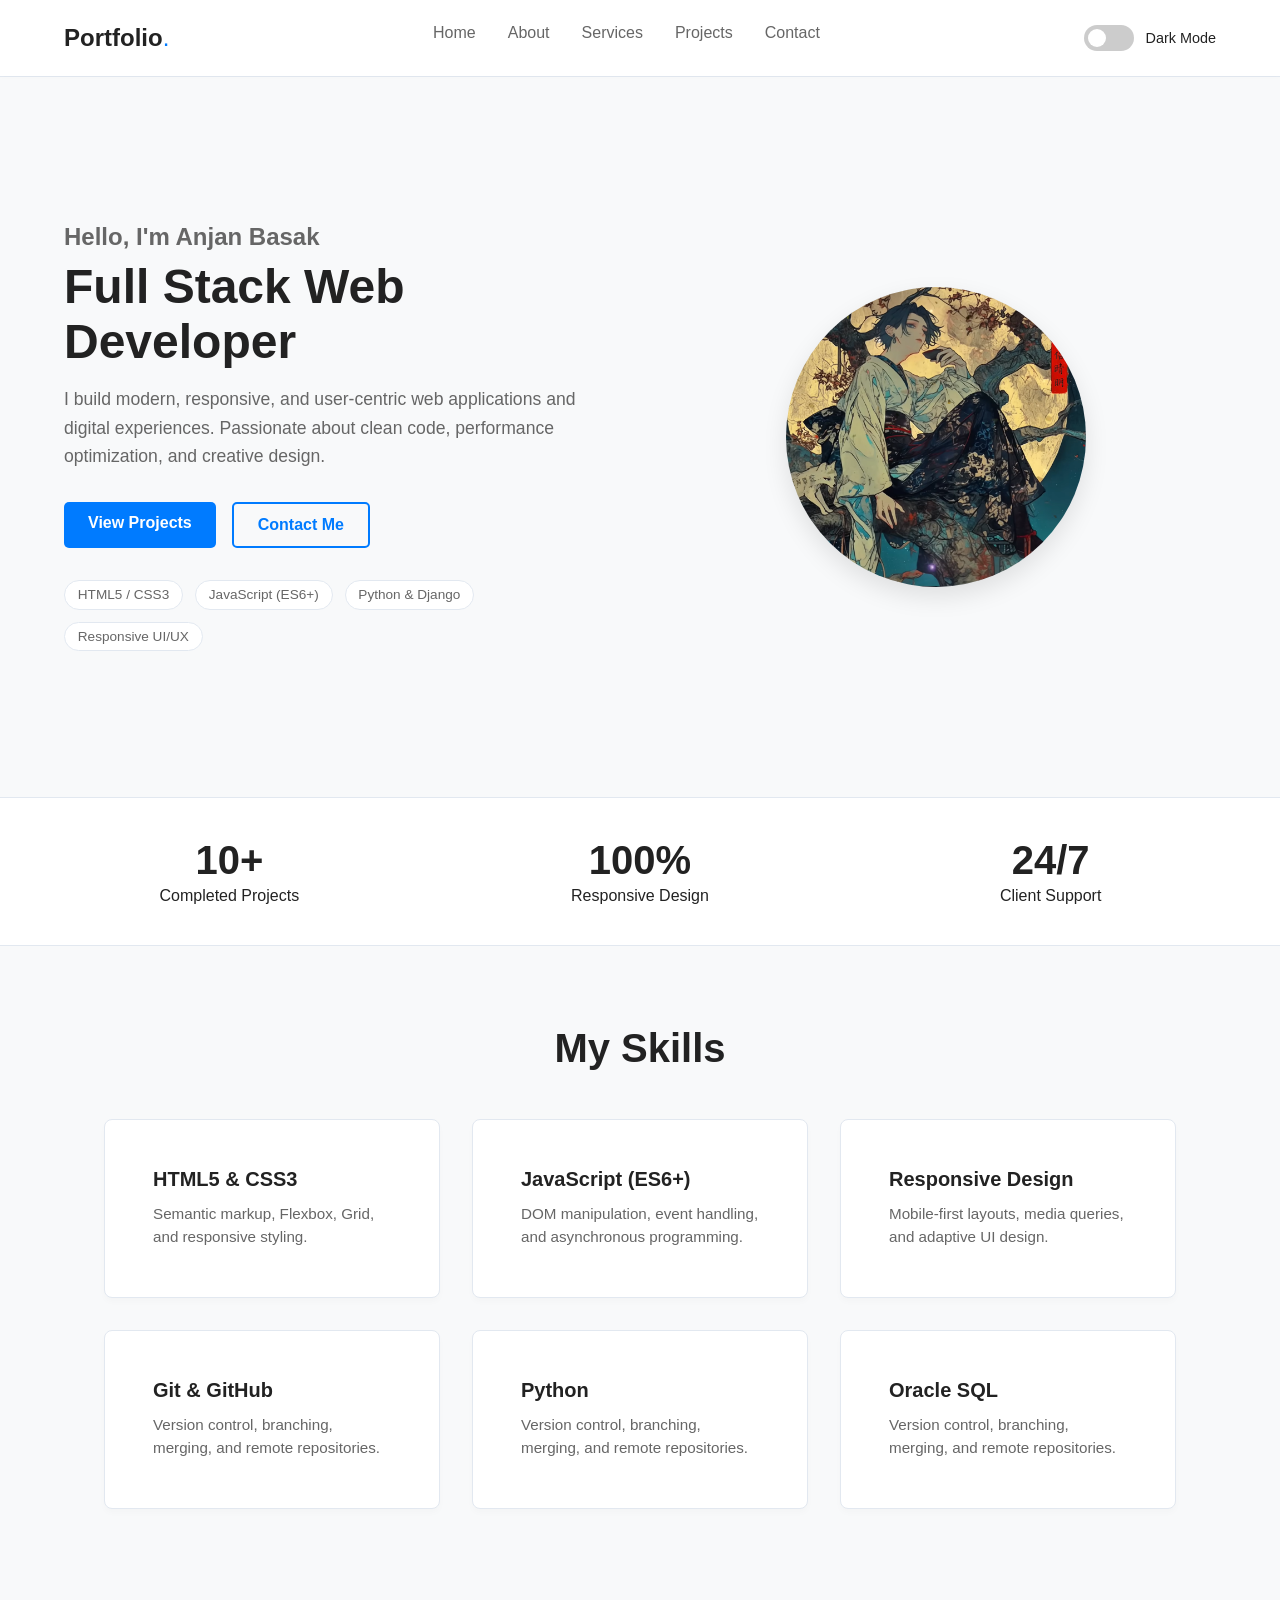
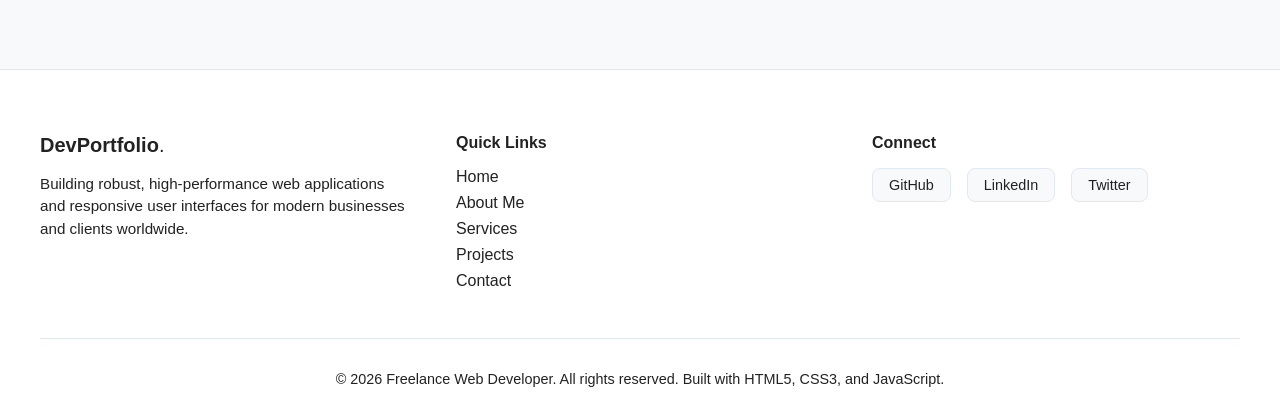
==== index.html @ 80eb1678 "hover effacts on hero span tags" ====
<!doctype html>
<html lang="en">
  <head>
    <meta charset="UTF-8" />
    <meta name="viewport" content="width=device-width, initial-scale=1.0" />
    <title>Portfolio Website</title>
    <link rel="stylesheet" href="assets/css/style.css">
    <link rel="stylesheet" href="assets/css/responsive.css">
    <link rel="stylesheet" href="assets/css/animation.css">
  </head>
  <body>
    <header>
      <nav class="navbar">
        <div class="logo">
          <a href="index.html">Portfolio<span>.</span></a>
        </div>
        <ul class="nav-links" id="navLinks">
          <li><a href="index.html" class="active">Home</a></li>
          <li><a href="pages/about.html">About</a></li>
          <li><a href="pages/services.html">Services</a></li>
          <li><a href="pages/projects.html">Projects</a></li>
          <li><a href="pages/contact.html">Contact</a></li>
        </ul>
        <div class="theme-container"></div>
        <!-- Hamburger Button for Mobile -->
        <button class="hamburger" id="hamburger" aria-label="Toggle Navigation">
          <img src="assets/icons/menu.png" alt="Menu" class="icon-menu" id="menu-icon"/>
          <img src="assets/icons/close.png" alt="Close" class="icon-close" id="close-icon"/>
        </button>
      </nav>
    </header>
    <main>
      <section class="hero-section">
        <div class="hero-content">
          <h3>Hello, I'm Anjan Basak</h3>
          <h1>Full Stack Web Developer</h1>
          <p>
            I build modern, responsive, and user-centric web applications and
            digital experiences. Passionate about clean code, performance
            optimization, and creative design.
          </p>
          <div class="hero-buttons">
            <a href="pages/projects.html" class="btn primary-btn"
              >View Projects</a
            >
            <a href="pages/contact.html" class="btn secondary-btn"
              >Contact Me</a
            >
          </div>
          <div
            class="tech-stack-badges">
            <span>HTML5 / CSS3</span>
            <span>JavaScript (ES6+)</span>
            <span>Python & Django</span>
            <span>Responsive UI/UX</span>
          </div>
        </div>
        <div class="hero-image">
          <div class="img-placeholder">
            <img
              src="assets/images/profile.png"
              alt="Developer Profile Picture"
              onerror="
                this.style.display = 'none';
                this.parentElement.innerText = 'my photo';
              "
            />
          </div>
        </div>
      </section>
      <section
        class="stats-section"
        style="
          border-top: 1px solid var(--border-color);
          border-bottom: 1px solid var(--border-color);
          background: var(--card-bg);
          padding: 2.5rem 2rem;
        "
      >
        <div
          style="
            max-width: 1200px;
            margin: 0 auto;
            display: grid;
            grid-template-columns: repeat(auto-fit, minmax(200px, 1fr));
            gap: 2rem;
            text-align: center;
          "
        >
          <div>
            <h2
              style="
                font-size: 2.5rem;
                font-weight: 800;
                color: var(--primary-color);
              "
            >
              10+
            </h2>
            <p
              style="
                color: var(--text-muted);
                font-weight: 500;
                margin-top: 0.25rem;
              "
            >
              Completed Projects
            </p>
          </div>
          <div>
            <h2
              style="
                font-size: 2.5rem;
                font-weight: 800;
                color: var(--primary-color);
              "
            >
              100%
            </h2>
            <p
              style="
                color: var(--text-muted);
                font-weight: 500;
                margin-top: 0.25rem;
              "
            >
              Responsive Design
            </p>
          </div>
          <div>
            <h2
              style="
                font-size: 2.5rem;
                font-weight: 800;
                color: var(--primary-color);
              "
            >
              24/7
            </h2>
            <p
              style="
                color: var(--text-muted);
                font-weight: 500;
                margin-top: 0.25rem;
              "
            >
              Client Support
            </p>
          </div>
        </div>
      </section>
      <section class="skills-section">
        <h2>My Skills</h2>
        <div class="skills-grid">
          <div class="skill-card">
            <h3>HTML5 & CSS3</h3>
            <p>Semantic markup, Flexbox, Grid, and responsive styling.</p>
          </div>
          <div class="skill-card">
            <h3>JavaScript (ES6+)</h3>
            <p>
              DOM manipulation, event handling, and asynchronous programming.
            </p>
          </div>
          <div class="skill-card">
            <h3>Responsive Design</h3>
            <p>Mobile-first layouts, media queries, and adaptive UI design.</p>
          </div>
          <div class="skill-card">
            <h3>Git & GitHub</h3>
            <p>Version control, branching, merging, and remote repositories.</p>
          </div>
          <div class="skill-card">
            <h3>Python</h3>
            <p>Version control, branching, merging, and remote repositories.</p>
          </div>
          <div class="skill-card">
            <h3>Oracle SQL</h3>
            <p>Version control, branching, merging, and remote repositories.</p>
          </div>
        </div>
      </section>
    </main>
    <footer class="site-footer">
      <div class="footer-container">
        <!-- Brand Info -->
        <div class="footer-brand">
          <h3>DevPortfolio<span>.</span></h3>
          <p>
            Building robust, high-performance web applications and responsive
            user interfaces for modern businesses and clients worldwide.
          </p>
        </div>
        <!-- Quick Links -->
        <div class="footer-links">
          <h4>Quick Links</h4>
          <ul>
            <li><a href="index.html">Home</a></li>
            <li><a href="pages/about.html">About Me</a></li>
            <li><a href="pages/services.html">Services</a></li>
            <li><a href="pages/projects.html">Projects</a></li>
            <li><a href="pages/contact.html">Contact</a></li>
          </ul>
        </div>
        <!-- Social Connect -->
        <div class="footer-social">
          <h4>Connect</h4>
          <div class="social-buttons">
            <a
              href="https://github.com"
              target="_blank"
              rel="noopener"
              class="social-btn"
              >GitHub</a
            >
            <a
              href="https://linkedin.com"
              target="_blank"
              rel="noopener"
              class="social-btn"
              >LinkedIn</a
            >
            <a
              href="https://twitter.com"
              target="_blank"
              rel="noopener"
              class="social-btn"
              >Twitter</a
            >
          </div>
        </div>
      </div>
      <div class="footer-bottom">
        <p>
          &copy; 2026 Freelance Web Developer. All rights reserved. Built with
          HTML5, CSS3, and JavaScript.
        </p>
      </div>
    </footer>
    <script src="assets/js/script.js"></script>
    <script src="../assets/js/validation.js"></script>
    <script src="assets/js/navigation.js"></script>
  </body>
</html>
---- assets/css/style.css ----
* {
  margin: 0;
  padding: 0;
  box-sizing: border-box;
}

/* Color Variables */
:root {
  --bg-color: #f8f9fa;
  --text-color: #222;
  --nav-bg: #ffffff;
  --card-bg: #ffffff;
  --secondary-text: #666;
  --border-color: #e2e8f0;
}

[data-theme="dark"] {
  --bg-color: #121212;
  --text-color: #f8f9fa;
  --nav-bg: #1e1e1e;
  --card-bg: #1e1e1e;
  --secondary-text: #a0aec0;
  --border-color: #2d3748;
}
[data-theme="dark"] .hamburger img {
  filter: brightness(0) invert(1);
}
body {
  font-family: Arial, sans-serif;
  background-color: var(--bg-color);
  color: var(--text-color);
  transition:
    background-color 0.3s ease,
    color 0.3s ease;
}
/* --- Sticky Footer Layout --- */
html,
body {
  height: 100%;
}

body {
  display: flex;
  flex-direction: column;
}

main {
  flex: 1;
}
/* --- Sticky Navigation Bar --- */
header {
  position: sticky;
  top: 0;
  z-index: 1000;
  background-color: var(--nav-bg);
  backdrop-filter: blur(10px);
  -webkit-backdrop-filter: blur(10px);
  border-bottom: 1px solid var(--border-color);
}
/* Navbar Styling */
.navbar {
  display: flex;
  justify-content: space-between;
  align-items: center;
  padding: 1.2rem 5%;
  background-color: var(--nav-bg);
  box-shadow: 0 2px 5px rgba(0, 0, 0, 0.01);
  position: sticky;
  top: 0;
  z-index: 1000;
}

.logo a {
  font-size: 1.5rem;
  font-weight: bold;
  text-decoration: none;
  color: var(--text-color);
}

.logo span {
  color: #007bff;
}

.nav-links {
  display: flex;
  list-style: none;
  gap: 2rem;
  padding-top: 20px;
}

li a {
  text-decoration: none;
  color: var(--secondary-text);
  font-weight: 500;
  position: relative;
}

li a::before {
  position: absolute;
  content: "";
  width: 0;
  left: 0;
  height: 5px;
  top: 25px;
  border-radius: 1rem;
  transition: 0.3s ease-in-out;
  background: linear-gradient(to right, rgb(0, 157, 255), rgb(255, 0, 255));
}

li a:hover::before {
  width: 100%;
}
/* Hamburger Menu (Hidden by default on desktop) */
.hamburger {
  display: none;
  cursor: pointer;
  flex-direction: column;
  gap: 5px;
}
.icon-menu {
  padding: 0.1rem;
}

/* Dark Mode Toggle Button Styling */
/* --- Toggle Switch Styles --- */
.theme-switch-wrapper {
  display: flex;
  align-items: center;
  gap: 0.75rem;
}

.theme-switch {
  position: relative;
  display: inline-block;
  width: 50px;
  height: 26px;
}

.theme-switch input {
  opacity: 0;
  width: 0;
  height: 0;
}

.slider {
  position: absolute;
  cursor: pointer;
  top: 0;
  left: 0;
  right: 0;
  bottom: 0;
  background-color: #ccc;
  transition: 0.4s;
  border-radius: 26px;
}

.slider:before {
  position: absolute;
  content: "";
  height: 18px;
  width: 18px;
  left: 4px;
  bottom: 4px;
  background-color: white;
  transition: 0.4s;
  border-radius: 50%;
}

input:checked + .slider {
  background-color: #2c677c;
}

input:checked + .slider:before {
  transform: translateX(24px);
}

.theme-label {
  font-size: 0.9rem;
  color: var(--text-color);
  user-select: none;
}
/* Hero Section Styling */
.hero-section {
  display: flex;
  justify-content: space-between;
  align-items: center;
  padding: 5rem 5%;
  min-height: 80vh;
  background-color: var(--bg-color);
  gap: 2rem;
}

.hero-content {
  flex: 1;
}

.hero-content h3 {
  font-size: 1.5rem;
  color: var(--secondary-text);
  margin-bottom: 0.5rem;
}

.hero-content h1 {
  font-size: 3rem;
  color: var(--text-color);
  margin-bottom: 1rem;
  font-weight: 800;
}

.hero-content p {
  font-size: 1.1rem;
  color: var(--secondary-text);
  line-height: 1.6;
  margin-bottom: 2rem;
}

.hero-buttons {
  display: flex;
  gap: 1rem;
}

.btn {
  display: inline-block;
  padding: 0.75rem 1.5rem;
  font-size: 1rem;
  font-weight: 600;
  text-decoration: none;
  border-radius: 5px;
  transition:
    background-color 0.3s ease,
    transform 0.2s ease;
}

.primary-btn {
  background-color: #007bff;
  color: #fff;
}

.primary-btn:hover {
  background-color: #0056b3;
  transform: translateY(-2px);
}

.secondary-btn {
  background-color: transparent;
  color: #007bff;
  border: 2px solid #007bff;
}

.secondary-btn:hover {
  background-color: #007bff;
  color: #fff;
  transform: translateY(-2px);
}
.tech-stack-badges {
  display: flex;
  gap: 0.75rem;
  flex-wrap: wrap;
  margin-top: 2rem;
}
.tech-stack-badges span {
  background: var(--card-bg);
  border: 1px solid var(--border-color);
  padding: 0.4rem 0.8rem;
  border-radius: 20px;
  font-size: 0.85rem;
  font-weight: 500;
}
span{
   text-decoration: none;
  color: var(--secondary-text);
  font-weight: 500;
  position: relative;
}

span::before {
  position: absolute;
  content: "";
  width: 0;
  left: 0;
  height: 5px;
  top: 25px;
  border-radius: 1rem;
  transition: 0.3s ease-in-out;
  background: linear-gradient(to right, rgb(0, 157, 255), rgb(255, 0, 255));
}

span:hover::before {
  width: 100%;
}
/*--- hero image ---*/
.hero-image {
  flex: 1;
  display: flex;
  justify-content: center;
  align-items: center;
}

.img-placeholder {
  width: 300px;
  height: 300px;
  background-color: var(--border-color);
  border-radius: 50%;
  display: flex;
  justify-content: center;
  align-items: center;
  color: #718096;
  font-weight: bold;
  overflow: hidden;
  box-shadow: 0 10px 25px rgba(0, 0, 0, 0.1);
}

.img-placeholder img {
  width: 100%;
  height: 100%;
  object-fit: cover;
}
/* Skills Section Styling */

.skills-section {
  background-size: cover;
  background-position: center center;
  background-repeat: no-repeat;
  padding: 5rem 5%;
  max-width: 1200px;
  margin: 0 auto;
}

.skills-section h2 {
  text-align: center;
  font-size: 2.5rem;
  margin-bottom: 3rem;
  color: var(--text-color);
}

.skills-grid {
  display: grid;
  grid-template-columns: repeat(auto-fit, minmax(320px, 1fr));
  gap: 2rem;
}

.skill-card {
  background-color: var(--card-bg);
  padding: 3rem;
  border-radius: 8px;
  border: 1px solid var(--border-color);
  box-shadow: 0 4px 6px rgba(0, 0, 0, 0.02);
  transition:
    transform 0.3s ease,
    box-shadow 0.3s ease;
}

.skill-card h3 {
  font-size: 1.25rem;
  margin-bottom: 0.75rem;
  color: var(--text-color);
}

.skill-card p {
  font-size: 0.95rem;
  color: var(--secondary-text);
  line-height: 1.5;
}
/* --- About Page Styles --- */
.section-subtitle {
  text-align: center;
  color: var(--text-muted);
  margin-bottom: 3rem;
}

.about-grid {
  display: grid;
  grid-template-columns: repeat(auto-fit, minmax(280px, 1fr));
  gap: 2rem;
  align-items: center;
  margin: 0 1.5rem 4rem 1.5rem;
}
.section-title {
  margin: 2rem 2rem 2rem 1.5rem;
}

.about-text h3 {
  font-size: 1.75rem;
  margin-bottom: 1rem;
  margin-left: auto;
  color: var(--text-color);
}

.about-text p {
  color: var(--text-muted);
  line-height: 1.6;
  margin-bottom: 1rem;
  margin-left: auto;
}

.about-card {
  background: var(--card-bg);
  border: 1px solid var(--border-color);
  padding: 2rem;
  border-radius: 16px;
}

.card {
  background-color: var(--card-bg);
  border: 1px solid var(--border-color);
  border-radius: 16px;
  padding: 2rem;
  box-shadow:
    0 4px 6px -1px rgba(0, 0, 0, 0.05),
    0 2px 4px -1px rgba(0, 0, 0, 0.03);
  transition:
    transform 0.3s ease,
    box-shadow 0.3s ease,
    border-color 0.3s ease;
}

.card:hover {
  transform: translateY(-5px);
  border-color: var(--primary-color);
  box-shadow: 0 10px 15px -3px rgba(0, 0, 0, 0.1);
}
.about-card h4 {
  margin-bottom: 1.25rem;
  font-size: 1.2rem;
  color: var(--text-color);
}

.facts-list {
  list-style: none;
  display: flex;
  flex-direction: column;
  gap: 0.75rem;
  color: var(--text-muted);
}

.values-heading {
  text-align: center;
  font-size: 1.5rem;
  margin-bottom: 2rem;
  color: var(--text-color);
}

.values-grid {
  margin: 0 1.5rem 4rem 1.5rem;
}

.value-title {
  margin-bottom: 0.75rem;
  color: var(--primary-color);
}

.value-desc {
  color: var(--text-muted);
  font-size: 0.95rem;
} /*--- services page styles---*/
.services-body {
  background-image: url("https://images.unsplash.com/photo-1496156298940-6902fc34e55d?w=600&auto=format&fit=crop&q=60&ixlib=rb-4.1.0&ixid=M3wxMjA3fDB8MHxzZWFyY2h8MTd8fGRhcmslMjBuYXR1cmUlMjBiYWNrZ3JvdW5kfGVufDB8fDB8fHww");
  background-size: cover;
  background-position: center center;
  background-repeat: no-repeat;
  min-height: 100vh;
  background-attachment: fixed;
}
.button {
  font: size 15px;
  text-decoration: none;
  display: inline-block;
  margin-top: 1rem;
  align-self: flex-start;
  color: #fff;
  background: #2c677c;
  padding: 8px 12px;
  border-radius: 5px;
  letter-spacing: 1px;
}
.button:hover {
  background-color: #007bff;
  transition: 0.4s ease;
}
/*--- projects page styles---*/
.projects-body {
  background-image: url("https://plus.unsplash.com/premium_photo-1722686486500-9f54228769de?q=80&w=1160&auto=format&fit=crop&ixlib=rb-4.1.0&ixid=M3wxMjA3fDB8MHxwaG90by1wYWdlfHx8fGVufDB8fHx8fA%3D%3D");
  background-size: cover;
  background-position: center center;
  background-repeat: no-repeat;
  min-height: 100vh;
  background-attachment: fixed;
}
.projects-cards {
  opacity: 80%;
}

/*--- contact page styles---*/

/* --- Footer Styles --- */
.site-footer {
  background-color: var(--card-bg);
  border-top: 1px solid var(--border-color);
  padding: 4rem 2rem 2rem;
  margin-top: 5rem;
  color: var(--text-muted);
}

.footer-container {
  max-width: 1200px;
  margin: 0 auto;
  display: grid;
  grid-template-columns: repeat(3, 1fr);
  gap: 3rem;
  margin-bottom: 3rem;
}

.footer-brand h3 {
  color: var(--text-color);
  font-size: 1.25rem;
  margin-bottom: 1rem;
}

.footer-brand h3 span {
  color: var(--primary-color);
}

.footer-brand p {
  font-size: 0.95rem;
  line-height: 1.5;
}

.footer-links h4,
.footer-social h4 {
  color: var(--text-color);
  font-size: 1rem;
  margin-bottom: 1rem;
}

.footer-links ul {
  list-style: none;
  display: flex;
  flex-direction: column;
  gap: 0.5rem;
}

.footer-links a {
  color: var(--text-muted);
  text-decoration: none;
  transition: var(--transition);
}

.footer-links a:hover {
  color: var(--primary-color);
}

.social-buttons {
  display: flex;
  gap: 1rem;
}

.social-btn {
  background: var(--bg-color);
  border: 1px solid var(--border-color);
  padding: 0.5rem 1rem;
  border-radius: 8px;
  color: var(--text-color);
  text-decoration: none;
  font-size: 0.9rem;
  font-weight: 500;
  transition: var(--transition);
}

.social-btn:hover {
  border-color: var(--primary-color);
  color: var(--primary-color);
}

.footer-bottom {
  max-width: 1200px;
  margin: 0 auto;
  border-top: 1px solid var(--border-color);
  padding-top: 2rem;
  text-align: center;
  font-size: 0.9rem;
}
---- assets/css/responsive.css ----
/* Responsive Design Breakpoints */
@media (max-width: 768px) {
  .navbar {
    background-color: var(--nav-bg);
    position: relative;
  }
  .hamburger {
    display: flex;
  }
  .nav-links {
    position: absolute;
    top: 100%;
    left: 0;
    display: flex;
     opacity: 0;
    flex-direction: column;
    background-color: var(--nav-bg);
    width: 100%;
    text-align: center;
    align-items: center;
    padding: 0;
    gap: 0;
    z-index: 1000;
    max-height: 0;
    overflow: hidden;
    box-shadow: 0 4px 6px rgba(0, 0, 0, 0.1);
    transition: 0.3s ease-in-out;
  }

  .nav-links.active {
    max-height: 400px;
    padding: 1.5rem 0;
    opacity: 1;
    gap: 1.5rem;
  }
  .nav-links li {
    opacity: 0;
  }

  .nav-links.active li {
    opacity: 1;
  }
}
/* --- Dark mode buttom ---*/
@media (max-width: 768px) {
    .theme-container {
        margin-left: auto;
        margin-right: 15px;
    }
}

/*---for hero-section---*/
@media (max-width: 768px) {
  .hero-section {
    flex-direction: column-reverse;
    text-align: center;
    padding: 3rem 5%;
  }

  .hero-content h1 {
    font-size: 2.2rem;
  }

  .hero-buttons {
    justify-content: center;
  }

  .img-placeholder {
    width: 220px;
    height: 220px;
    margin-bottom: 1rem;
  }
}
/* --- Footer Responsive Styles --- */
@media (max-width: 768px) {
  .footer-container {
    grid-template-columns: 1fr;
    gap: 2rem;
    text-align: center;
  }

  .footer-links ul {
    align-items: center;
  }

  .social-buttons {
    justify-content: center;
  }
}
---- assets/css/animation.css ----
/* Hero Section Dynamic Animations */
@keyframes slideInLeft {
  from {
    opacity: 0;
    transform: translateX(-50px);
  }
  to {
    opacity: 1;
    transform: translateX(0);
  }
}

@keyframes slideInRight {
  from {
    opacity: 0;
    transform: translateX(50px);
  }
  to {
    opacity: 1;
    transform: translateX(0);
  }
}

@keyframes floatImage {
  0%,
  100% {
    transform: translateY(0);
  }
  50% {
    transform: translateY(-12px);
  }
}

@keyframes textGlow {
  0%,
  100% {
    text-shadow: 0 0 5px rgba(0, 123, 255, 0);
  }
  50% {
    text-shadow: 0 0 20px rgba(0, 123, 255, 0.4);
  }
}

/* Apply animations to Hero elements */
.hero-content {
  animation: slideInLeft 1s cubic-bezier(0.25, 1, 0.5, 1) forwards;
}

.hero-content h1 {
  animation: textGlow 4s ease-in-out infinite;
}

.hero-image {
  animation:
    slideInRight 1s cubic-bezier(0.25, 1, 0.5, 1) forwards,
    floatImage 4s ease-in-out infinite 1s;
}

/* Button pulse effect on hover */
.primary-btn {
  position: relative;
  overflow: hidden;
}

.primary-btn::after {
  content: "";
  position: absolute;
  top: 50%;
  left: 50%;
  width: 300%;
  height: 300%;
  background: rgba(255, 255, 255, 0.15);
  transform: translate(-50%, -50%) scale(0);
  border-radius: 50%;
  transition: transform 0.5s ease-out;
}

.primary-btn:hover::after {
  transform: translate(-50%, -50%) scale(1);
}

/* Enhanced Cool Animations & Interactions */
@keyframes fadeInUp {
  from {
    opacity: 0;
    transform: translateY(30px);
  }
  to {
    opacity: 1;
    transform: translateY(0);
  }
}

@keyframes floatCard {
  0%,
  100% {
    transform: translateY(0);
  }
  50% {
    transform: translateY(-5px);
  }
}

.skills-section {
  animation: fadeInUp 1s ease-out forwards;
}

.skill-card {
  position: relative;
  overflow: hidden;
  transition:
    transform 0.4s cubic-bezier(0.175, 0.885, 0.32, 1.275),
    box-shadow 0.4s ease,
    border-color 0.4s ease;
}

/* Glowing accent line at the top of each card on hover */
.skill-card::before {
  content: "";
  position: absolute;
  top: 0;
  left: 0;
  width: 100%;
  height: 4px;
  background: linear-gradient(90deg, #007bff, #00d2ff);
  transform: scaleX(0);
  transform-origin: left;
  transition: transform 0.4s ease;
}

.skill-card:hover::before {
  transform: scaleX(1);
}

.skill-card:hover {
  transform: translateY(-10px) scale(1.02);
  box-shadow: 0 20px 30px rgba(0, 123, 255, 0.15);
  border-color: #007bff;
}
/* --- Animation & Ambient Effects --- */
.hero-section {
  position: relative;
  overflow: hidden;
}

.hero-section::before {
  content: "";
  position: absolute;
  top: 10%;
  right: 10%;
  width: 450px;
  height: 450px;
  background: linear-gradient(
    135deg,
    rgba(37, 99, 235, 0.15),
    rgba(14, 165, 233, 0.15)
  );
  filter: blur(80px);
  border-radius: 50%;
  z-index: -1;
  pointer-events: none;
  animation: pulseGlow 6s ease-in-out infinite alternate;
}

@keyframes pulseGlow {
  0% {
    transform: scale(1);
    opacity: 0.8;
  }
  100% {
    transform: scale(1.15);
    opacity: 1;
  }
}


/* Hamburger icon animation */

.hamburger img {
    position: absolute;

    width: 28px;
    height: 28px;

    object-fit: contain;

    transition:
        opacity 0.3s ease,
        transform 0.4s ease;
}

.icon-menu {
    opacity: 1;
    transform: rotate(0deg) scale(1);
}

.icon-close {
    opacity: 0;
    transform: rotate(-90deg) scale(0.5);
}


/* Hamburger → X */

.hamburger.active .icon-menu {
    opacity: 0;
    transform: rotate(90deg) scale(0.5);
}

.hamburger.active .icon-close {
    opacity: 1;
    transform: rotate(0deg) scale(1);
}


/* Mobile navigation animation */

.nav-links {
    transition:
        max-height 0.5s ease,
        opacity 0.35s ease;
}


/* Navigation link animation */

.nav-links li {
    transform: translateY(-15px);

    transition:
        opacity 0.3s ease,
        transform 0.4s ease;
}

.nav-links.active li {
    transform: translateY(0);
}


/* Staggered links */

.nav-links.active li:nth-child(1) {
    transition-delay: 0.08s;
}

.nav-links.active li:nth-child(2) {
    transition-delay: 0.14s;
}

.nav-links.active li:nth-child(3) {
    transition-delay: 0.20s;
}

.nav-links.active li:nth-child(4) {
    transition-delay: 0.26s;
}

.nav-links.active li:nth-child(5) {
    transition-delay: 0.32s;
}




/* --- Footer Entrance Animation --- */
.site-footer {
  animation: fadeInUp 0.8s cubic-bezier(0.16, 1, 0.3, 1) forwards;
}

@keyframes fadeInUp {
  from {
    opacity: 0;
    transform: translateY(30px);
  }
  to {
    opacity: 1;
    transform: translateY(0);
  }
}
/* --- About Page Animations --- */
.about-grid {
  animation: fadeInUp 0.8s cubic-bezier(0.16, 1, 0.3, 1) forwards;
}

.values-grid .card {
  opacity: 0;
  animation: fadeInUp 0.8s cubic-bezier(0.16, 1, 0.3, 1) forwards;
}

.values-grid .card:nth-child(1) {
  animation-delay: 0.1s;
}

.values-grid .card:nth-child(2) {
  animation-delay: 0.2s;
}

.values-grid .card:nth-child(3) {
  animation-delay: 0.3s;
}

@keyframes fadeInUp {
  from {
    opacity: 0;
    transform: translateY(30px);
  }
  to {
    opacity: 1;
    transform: translateY(0);
  }
}
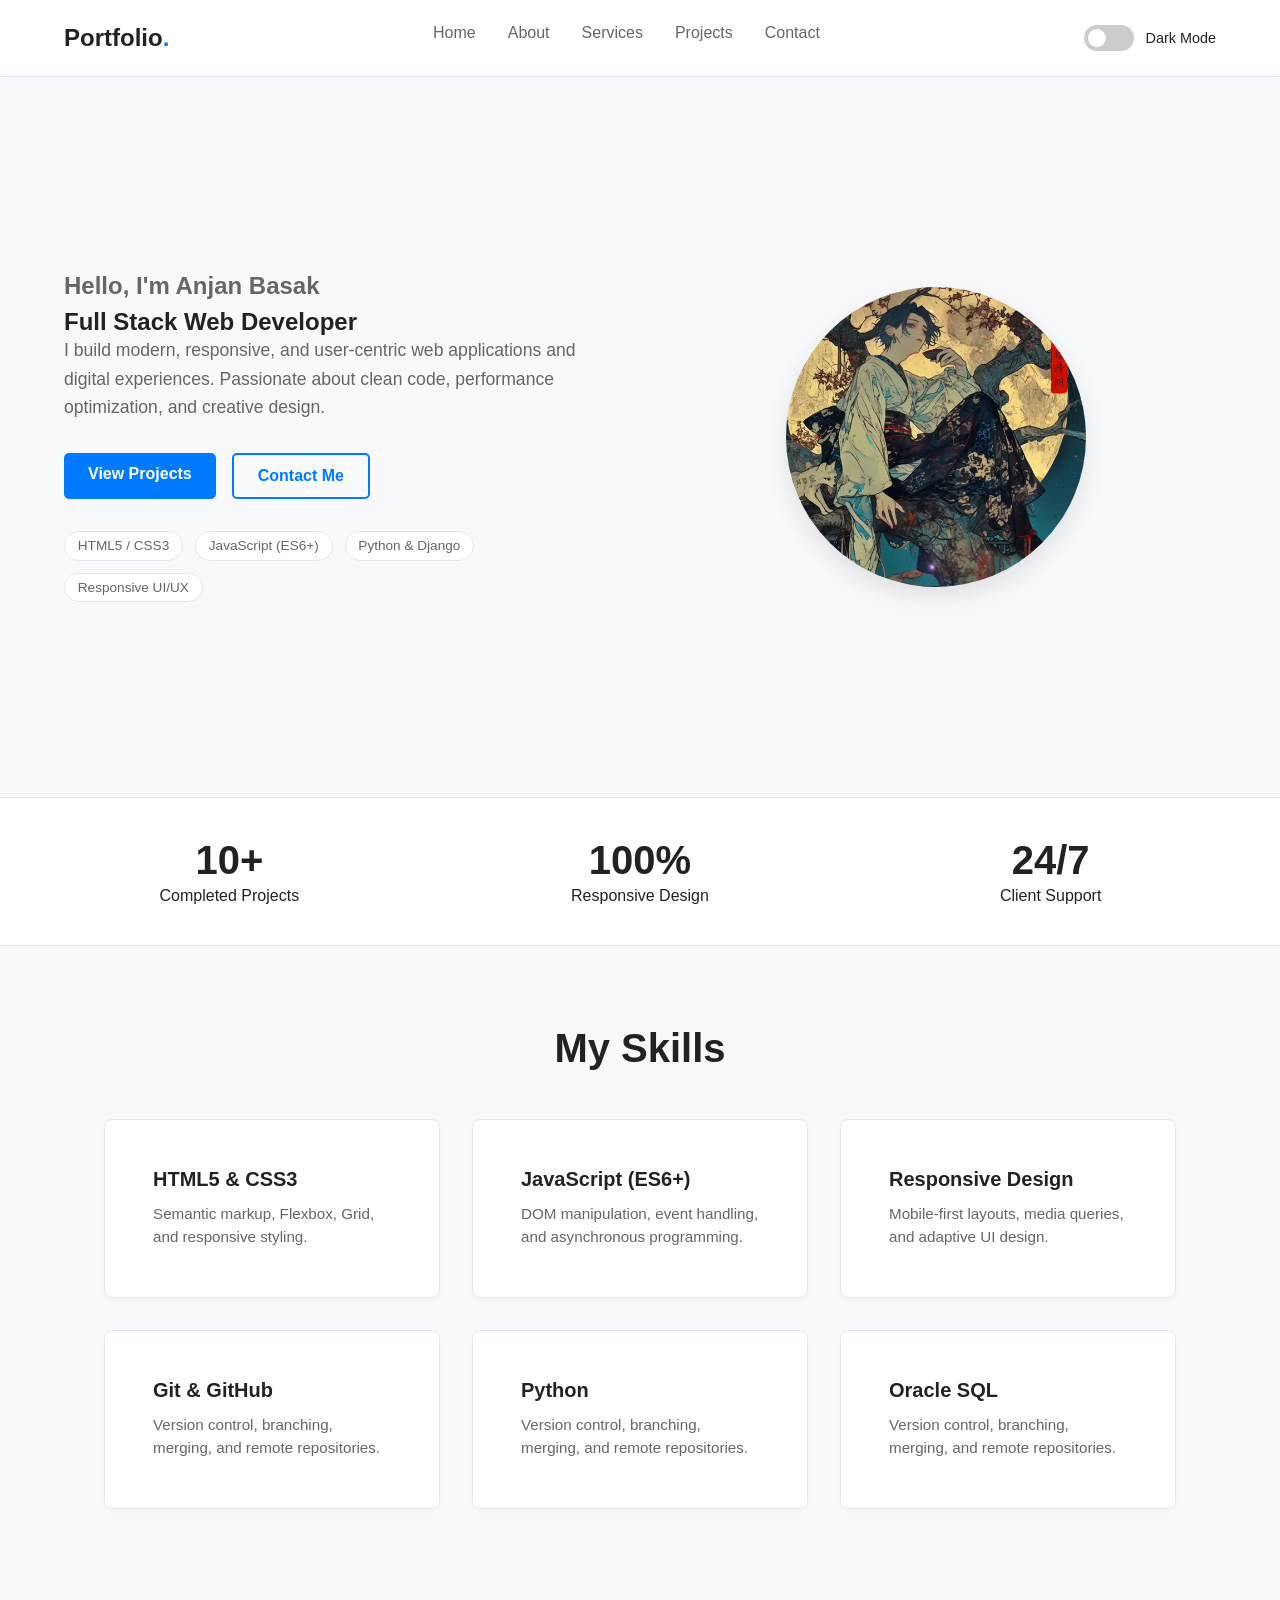
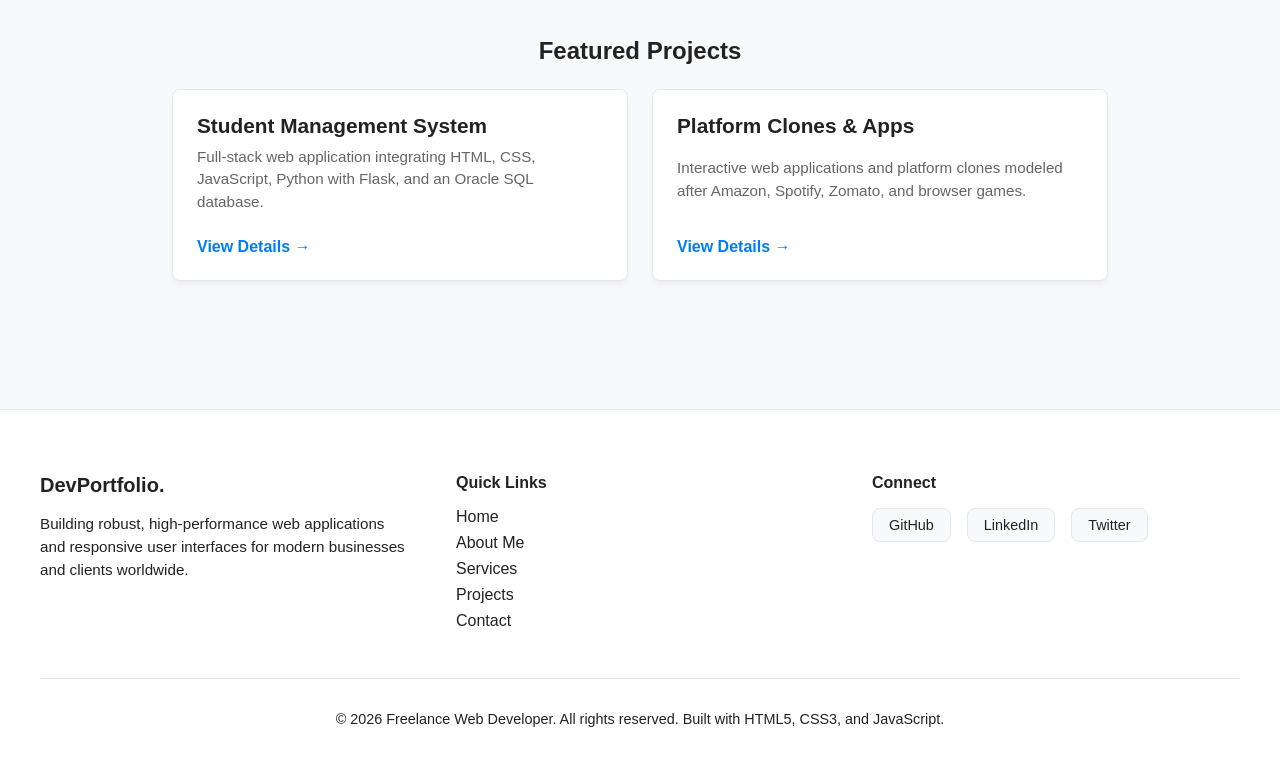
==== commit f33fdf56: "added Features section in hero section" ====
--- a/index.html
+++ b/index.html
@@ -32,9 +32,9 @@
     <main>
       <section class="hero-section">
         <div class="hero-content">
-          <h3>Hello, I'm Anjan Basak</h3>
-          <h1>Full Stack Web Developer</h1>
-          <p>
+          <h3 class="hero-greeting">Hello, I'm Anjan Basak</h3>
+          <h1 class="hero-title">Full Stack Web Developer</h1>
+          <p class="hero-description">
             I build modern, responsive, and user-centric web applications and
             digital experiences. Passionate about clean code, performance
             optimization, and creative design.
@@ -180,6 +180,22 @@
           </div>
         </div>
       </section>
+<!-- Featured Projects Preview -->
+<section class="featured-projects">
+    <h2>Featured Projects</h2>
+    <div class="project-grid">
+        <div class="project-card">
+            <h3>Student Management System</h3>
+            <p>Full-stack web application integrating HTML, CSS, JavaScript, Python with Flask, and an Oracle SQL database.</p>
+            <a href="projects.html" class="btn-text">View Details &rarr;</a>
+        </div>
+        <div class="project-card">
+            <h3>Platform Clones & Apps</h3>
+            <p>Interactive web applications and platform clones modeled after Amazon, Spotify, Zomato, and browser games.</p>
+            <a href="projects.html" class="btn-text">View Details &rarr;</a>
+        </div>
+    </div>
+</section>
     </main>
     <footer class="site-footer">
       <div class="footer-container">
--- a/assets/css/style.css
+++ b/assets/css/style.css
@@ -194,20 +194,20 @@
   flex: 1;
 }
 
-.hero-content h3 {
+.hero-greeting {
   font-size: 1.5rem;
   color: var(--secondary-text);
   margin-bottom: 0.5rem;
 }
 
-.hero-content h1 {
+.hero-tirle{
   font-size: 3rem;
   color: var(--text-color);
   margin-bottom: 1rem;
   font-weight: 800;
 }
 
-.hero-content p {
+.hero-description {
   font-size: 1.1rem;
   color: var(--secondary-text);
   line-height: 1.6;
@@ -219,6 +219,54 @@
   gap: 1rem;
 }
 
+/* Featured Projects Preview */
+.featured-projects {
+    padding: 3rem 2rem;
+    max-width: 1000px;
+    margin: 0 auto;
+    text-align: center;
+}
+
+.project-grid {
+    display: grid;
+    grid-template-columns: repeat(auto-fit, minmax(280px, 1fr));
+    gap: 1.5rem;
+    text-align: left;
+    margin-top: 1.5rem;
+}
+
+.project-card {
+    background: var(--card-bg, #f9f9f9);
+    padding: 1.5rem;
+    border-radius: 8px;
+    box-shadow: 0 4px 6px rgba(0, 0, 0, 0.05);
+    border: 1px solid var(--border-color, #eee);
+    display: flex;
+    flex-direction: column;
+    justify-content: space-between;
+}
+
+.project-card h3 {
+    margin-bottom: 0.5rem;
+    font-size: 1.3rem;
+}
+
+.project-card p {
+    color: #666;
+    font-size: 0.95rem;
+    margin-bottom: 1.5rem;
+    line-height: 1.5;
+}
+
+.btn-text {
+    color: #007bff;
+    text-decoration: none;
+    font-weight: 600;
+}
+
+.btn-text:hover {
+    text-decoration: underline;
+}
 .btn {
   display: inline-block;
   padding: 0.75rem 1.5rem;
@@ -266,14 +314,14 @@
   font-size: 0.85rem;
   font-weight: 500;
 }
-span{
+.tech-stack-badges span{
    text-decoration: none;
   color: var(--secondary-text);
   font-weight: 500;
   position: relative;
 }
 
-span::before {
+.tech-stack-badges span::before {
   position: absolute;
   content: "";
   width: 0;
@@ -285,7 +333,7 @@
   background: linear-gradient(to right, rgb(0, 157, 255), rgb(255, 0, 255));
 }
 
-span:hover::before {
+.tech-stack-badges span:hover::before {
   width: 100%;
 }
 /*--- hero image ---*/
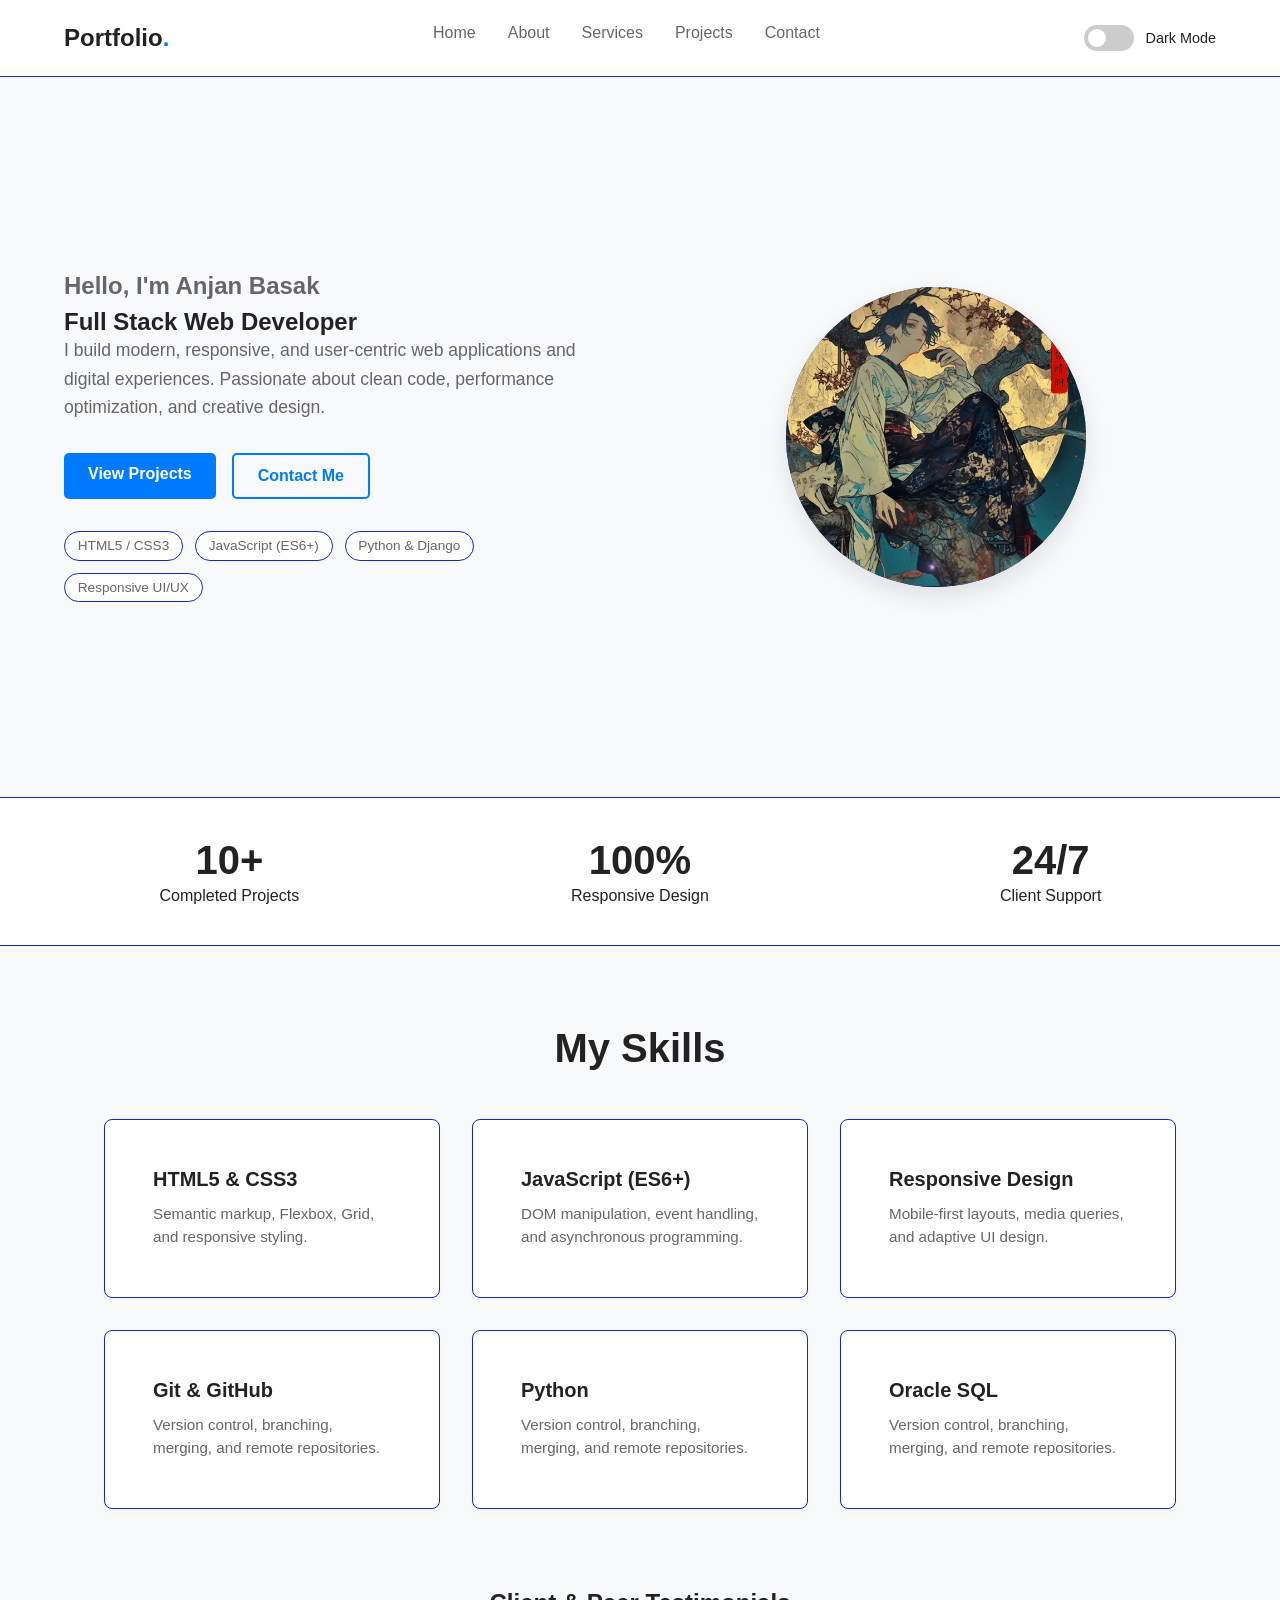
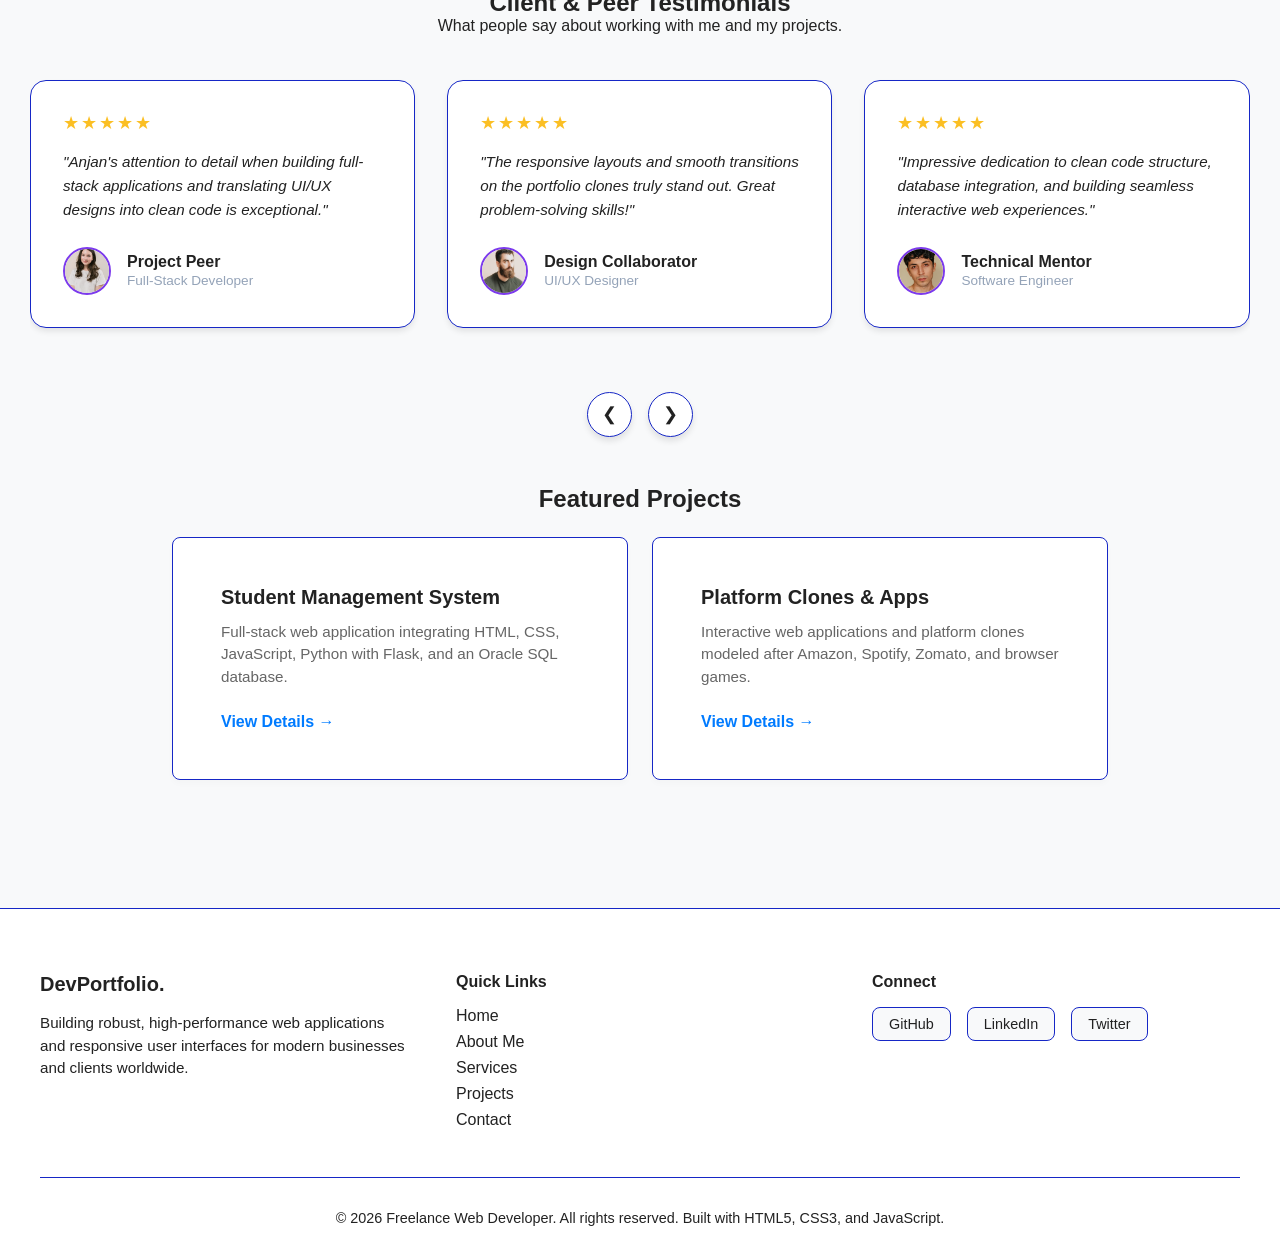
==== commit 4a6eeee8: "testimonials additions" ====
--- a/index.html
+++ b/index.html
@@ -4,9 +4,9 @@
     <meta charset="UTF-8" />
     <meta name="viewport" content="width=device-width, initial-scale=1.0" />
     <title>Portfolio Website</title>
-    <link rel="stylesheet" href="assets/css/style.css">
-    <link rel="stylesheet" href="assets/css/responsive.css">
-    <link rel="stylesheet" href="assets/css/animation.css">
+    <link rel="stylesheet" href="assets/css/style.css" />
+    <link rel="stylesheet" href="assets/css/responsive.css" />
+    <link rel="stylesheet" href="assets/css/animation.css" />
   </head>
   <body>
     <header>
@@ -24,8 +24,18 @@
         <div class="theme-container"></div>
         <!-- Hamburger Button for Mobile -->
         <button class="hamburger" id="hamburger" aria-label="Toggle Navigation">
-          <img src="assets/icons/menu.png" alt="Menu" class="icon-menu" id="menu-icon"/>
-          <img src="assets/icons/close.png" alt="Close" class="icon-close" id="close-icon"/>
+          <img
+            src="assets/icons/menu.png"
+            alt="Menu"
+            class="icon-menu"
+            id="menu-icon"
+          />
+          <img
+            src="assets/icons/close.png"
+            alt="Close"
+            class="icon-close"
+            id="close-icon"
+          />
         </button>
       </nav>
     </header>
@@ -47,8 +57,7 @@
               >Contact Me</a
             >
           </div>
-          <div
-            class="tech-stack-badges">
+          <div class="tech-stack-badges">
             <span>HTML5 / CSS3</span>
             <span>JavaScript (ES6+)</span>
             <span>Python & Django</span>
@@ -180,22 +189,146 @@
           </div>
         </div>
       </section>
-<!-- Featured Projects Preview -->
-<section class="featured-projects">
-    <h2>Featured Projects</h2>
-    <div class="project-grid">
-        <div class="project-card">
+
+      <!-- Enhanced Testimonials Section with Images and Star Ratings -->
+      <section class="testimonials-section">
+        <div class="testimonials-container">
+          <h2 class="testimonials-title">Client & Peer Testimonials</h2>
+          <p class="testimonials-subtitle">
+            What people say about working with me and my projects.
+          </p>
+
+          <div class="testimonials-slider-wrapper">
+            <div class="testimonials-grid">
+              <div class="testimonial-card">
+                <div class="testimonial-stars">
+                  &#9733;&#9733;&#9733;&#9733;&#9733;
+                </div>
+                <p class="testimonial-text">
+                  "Anjan's attention to detail when building full-stack
+                  applications and translating UI/UX designs into clean code is
+                  exceptional."
+                </p>
+                <div class="testimonial-author">
+                  <img
+                    src="assets/images/person 1.png"
+                    alt="Project Peer"
+                    class="author-img"
+                  />
+                  <div>
+                    <h4>Project Peer</h4>
+                    <p>Full-Stack Developer</p>
+                  </div>
+                </div>
+              </div>
+
+              <div class="testimonial-card">
+                <div class="testimonial-stars">
+                  &#9733;&#9733;&#9733;&#9733;&#9733;
+                </div>
+                <p class="testimonial-text">
+                  "The responsive layouts and smooth transitions on the
+                  portfolio clones truly stand out. Great problem-solving
+                  skills!"
+                </p>
+                <div class="testimonial-author">
+                  <img
+                    src="assets/images/person 2.png"
+                    alt="Design Collaborator"
+                    class="author-img"
+                  />
+                  <div>
+                    <h4>Design Collaborator</h4>
+                    <p>UI/UX Designer</p>
+                  </div>
+                </div>
+              </div>
+
+              <div class="testimonial-card">
+                <div class="testimonial-stars">
+                  &#9733;&#9733;&#9733;&#9733;&#9733;
+                </div>
+                <p class="testimonial-text">
+                  "Impressive dedication to clean code structure, database
+                  integration, and building seamless interactive web
+                  experiences."
+                </p>
+                <div class="testimonial-author">
+                  <img
+                    src="assets/images/person 3.png"
+                    alt="Technical Mentor"
+                    class="author-img"
+                  />
+                  <div>
+                    <h4>Technical Mentor</h4>
+                    <p>Software Engineer</p>
+                  </div>
+                </div>
+              </div>
+
+              <div class="testimonial-card">
+                <div class="testimonial-stars">
+                  &#9733;&#9733;&#9733;&#9733;&#9733;
+                </div>
+                <p class="testimonial-text">
+                  "Wonderful execution of component designs and responsive
+                  navigation. Always pushes for clean architecture."
+                </p>
+                <div class="testimonial-author">
+                  <img
+                    src="assets/images/person 4.png"
+                    alt="Frontend Peer"
+                    class="author-img"
+                  />
+                  <div>
+                    <h4>Frontend Peer</h4>
+                    <p>UI Developer</p>
+                  </div>
+                </div>
+              </div>
+            </div>
+
+            <!-- Navigation Arrows -->
+            <div class="testimonials-nav">
+              <button
+                class="testimonial-arrow prev-btn"
+                aria-label="Previous Testimonial"
+              >
+                &#10094;
+              </button>
+              <button
+                class="testimonial-arrow next-btn"
+                aria-label="Next Testimonial"
+              >
+                &#10095;
+              </button>
+            </div>
+          </div>
+        </div>
+      </section>
+
+      <!-- Featured Projects Preview -->
+      <section class="featured-projects">
+        <h2>Featured Projects</h2>
+        <div class="project-grid">
+          <div class="project-card skill-card">
             <h3>Student Management System</h3>
-            <p>Full-stack web application integrating HTML, CSS, JavaScript, Python with Flask, and an Oracle SQL database.</p>
+            <p>
+              Full-stack web application integrating HTML, CSS, JavaScript,
+              Python with Flask, and an Oracle SQL database.
+            </p>
             <a href="projects.html" class="btn-text">View Details &rarr;</a>
-        </div>
-        <div class="project-card">
+          </div>
+          <div class="project-card skill-card">
             <h3>Platform Clones & Apps</h3>
-            <p>Interactive web applications and platform clones modeled after Amazon, Spotify, Zomato, and browser games.</p>
+            <p>
+              Interactive web applications and platform clones modeled after
+              Amazon, Spotify, Zomato, and browser games.
+            </p>
             <a href="projects.html" class="btn-text">View Details &rarr;</a>
-        </div>
-    </div>
-</section>
+          </div>
+        </div>
+      </section>
     </main>
     <footer class="site-footer">
       <div class="footer-container">
--- a/assets/css/style.css
+++ b/assets/css/style.css
@@ -11,7 +11,14 @@
   --nav-bg: #ffffff;
   --card-bg: #ffffff;
   --secondary-text: #666;
-  --border-color: #e2e8f0;
+  --accent-gradient: linear-gradient(135deg, #7c3aed 0%, #4f46e5 100%);
+  --accent-color: #7c3aed;
+  --border-color: #1627c6;
+  --shadow-sm:
+    0 4px 6px -1px rgba(0, 0, 0, 0.05), 0 2px 4px -1px rgba(0, 0, 0, 0.03);
+  --shadow-lg:
+    0 20px 25px -5px rgba(124, 58, 237, 0.1),
+    0 10px 10px -5px rgba(79, 70, 229, 0.04);
 }
 
 [data-theme="dark"] {
@@ -21,10 +28,30 @@
   --card-bg: #1e1e1e;
   --secondary-text: #a0aec0;
   --border-color: #2d3748;
+  --shadow-sm: 0 4px 6px -1px rgba(0, 0, 0, 0.3);
+  --shadow-lg: 0 20px 25px -5px rgba(0, 0, 0, 0.5);
 }
 [data-theme="dark"] .hamburger img {
   filter: brightness(0) invert(1);
 }
+/* Dark mode overrides for cards if needed */
+[data-theme="dark"] .project-card {
+  background: #1e1e1e;
+  border-color: #333;
+}
+
+[data-theme="dark"] .project-card p,
+[data-theme="dark"] .hero-description,
+[data-theme="dark"] .hero-greeting {
+  color: var(--secondary-text);
+}
+
+[data-theme="dark"] .success-message {
+  background: rgba(16, 185, 129, 0.2);
+  color: #34d399;
+  border-color: #34d399;
+}
+
 body {
   font-family: Arial, sans-serif;
   background-color: var(--bg-color);
@@ -33,20 +60,7 @@
     background-color 0.3s ease,
     color 0.3s ease;
 }
-/* --- Sticky Footer Layout --- */
-html,
-body {
-  height: 100%;
-}
-
-body {
-  display: flex;
-  flex-direction: column;
-}
-
-main {
-  flex: 1;
-}
+
 /* --- Sticky Navigation Bar --- */
 header {
   position: sticky;
@@ -200,7 +214,7 @@
   margin-bottom: 0.5rem;
 }
 
-.hero-tirle{
+.hero-tirle {
   font-size: 3rem;
   color: var(--text-color);
   margin-bottom: 1rem;
@@ -219,53 +233,171 @@
   gap: 1rem;
 }
 
+/* --- Testimonials Styling with Stars and Image Support --- */
+.testimonials-title, .testimonials-subtitle{
+  text-align: center;
+}
+
+.testimonials-slider-wrapper {
+  position: relative;
+  margin:30px 30px 0px 30px;
+ 
+}
+
+.testimonials-grid {
+  display: flex;
+  overflow-x: auto;
+  scroll-behavior: smooth;
+  gap: 2rem;
+  padding-bottom: 2rem;
+  scrollbar-width: none;
+   padding-top: 15px;
+}
+
+.testimonials-grid::-webkit-scrollbar {
+  display: none;
+}
+
+.testimonial-card {
+  flex: 0 0 calc(33.333% - 1.34rem);
+  min-width: 300px;
+  background: var(--card-bg, #1e293b);
+  border: 2px solid var(--border-color, rgba(255, 255, 255, 0.05));
+  padding: 2rem;
+  border-radius: 16px;
+  box-shadow: 0 4px 8px -1px rgba(35, 35, 35, 0.1);
+  transition:
+    transform 0.3s ease,
+    box-shadow 0.3s ease;
+  display: flex;
+  flex-direction: column;
+  justify-content: space-between;
+  box-sizing: border-box;
+}
+
+.testimonial-card:hover {
+  transform: translateY(-5px);
+  box-shadow: 0 10px 25px -5px rgba(37, 99, 235, 0.15);
+}
+
+.testimonial-stars {
+  color: #fbbf24; /* Golden star rating color */
+  font-size: 1.1rem;
+  letter-spacing: 2px;
+  margin-bottom: 1rem;
+}
+
+.testimonial-text {
+  color: var(--text-color, #e2e8f0);
+  font-size: 0.95rem;
+  line-height: 1.6;
+  margin-bottom: 1.5rem;
+  font-style: italic;
+}
+
+.testimonial-author {
+  display: flex;
+  align-items: center;
+  gap: 1rem;
+}
+
+.author-img {
+  width: 48px;
+  height: 48px;
+  border-radius: 50%;
+  object-fit: cover;
+  border: 2px solid var(--accent-color, #2563eb);
+}
+
+.testimonial-author h4 {
+  color: var(--text-color, #ffffff);
+  font-size: 1rem;
+  margin: 0 0 0.15rem 0;
+}
+
+.testimonial-author p {
+  color: var(--text-muted, #94a3b8);
+  font-size: 0.85rem;
+  margin: 0;
+}
+
+.testimonials-nav {
+  display: flex;
+  justify-content: center;
+  gap: 1rem;
+  margin-top: 2rem;
+}
+
+.testimonial-arrow {
+  background: var(--card-bg, #1e293b);
+  color: var(--text-color, #ffffff);
+  border: 1px solid var(--border-color, rgba(255, 255, 255, 0.1));
+  width: 45px;
+  height: 45px;
+  border-radius: 50%;
+  cursor: pointer;
+  display: flex;
+  align-items: center;
+  justify-content: center;
+  font-size: 1.1rem;
+  transition: all 0.3s cubic-bezier(0.4, 0, 0.2, 1);
+  box-shadow: 0 4px 6px rgba(0, 0, 0, 0.1);
+}
+
+.testimonial-arrow:hover {
+  background: var(--accent-color, #2563eb);
+  border-color: var(--accent-color, #2563eb);
+  transform: translateY(-2px);
+  box-shadow: 0 6px 12px rgba(37, 99, 235, 0.25);
+}
+
 /* Featured Projects Preview */
 .featured-projects {
-    padding: 3rem 2rem;
-    max-width: 1000px;
-    margin: 0 auto;
-    text-align: center;
+  padding: 3rem 2rem;
+  max-width: 1000px;
+  margin: 0 auto;
+  text-align: center;
 }
 
 .project-grid {
-    display: grid;
-    grid-template-columns: repeat(auto-fit, minmax(280px, 1fr));
-    gap: 1.5rem;
-    text-align: left;
-    margin-top: 1.5rem;
+  display: grid;
+  grid-template-columns: repeat(auto-fit, minmax(280px, 1fr));
+  gap: 1.5rem;
+  text-align: left;
+  margin-top: 1.5rem;
 }
 
 .project-card {
-    background: var(--card-bg, #f9f9f9);
-    padding: 1.5rem;
-    border-radius: 8px;
-    box-shadow: 0 4px 6px rgba(0, 0, 0, 0.05);
-    border: 1px solid var(--border-color, #eee);
-    display: flex;
-    flex-direction: column;
-    justify-content: space-between;
+  background: var(--card-bg, #f9f9f9);
+  padding: 1.5rem;
+  border-radius: 8px;
+  box-shadow: 0 4px 6px rgba(0, 0, 0, 0.05);
+  border: 1px solid var(--border-color, #eee);
+  display: flex;
+  flex-direction: column;
+  justify-content: space-between;
 }
 
 .project-card h3 {
-    margin-bottom: 0.5rem;
-    font-size: 1.3rem;
+  margin-bottom: 0.5rem;
+  font-size: 1.3rem;
 }
 
 .project-card p {
-    color: #666;
-    font-size: 0.95rem;
-    margin-bottom: 1.5rem;
-    line-height: 1.5;
+  color: #666;
+  font-size: 0.95rem;
+  margin-bottom: 1.5rem;
+  line-height: 1.5;
 }
 
 .btn-text {
-    color: #007bff;
-    text-decoration: none;
-    font-weight: 600;
+  color: #007bff;
+  text-decoration: none;
+  font-weight: 600;
 }
 
 .btn-text:hover {
-    text-decoration: underline;
+  text-decoration: underline;
 }
 .btn {
   display: inline-block;
@@ -314,8 +446,8 @@
   font-size: 0.85rem;
   font-weight: 500;
 }
-.tech-stack-badges span{
-   text-decoration: none;
+.tech-stack-badges span {
+  text-decoration: none;
   color: var(--secondary-text);
   font-weight: 500;
   position: relative;
@@ -409,98 +541,7 @@
   color: var(--secondary-text);
   line-height: 1.5;
 }
-/* --- About Page Styles --- */
-.section-subtitle {
-  text-align: center;
-  color: var(--text-muted);
-  margin-bottom: 3rem;
-}
-
-.about-grid {
-  display: grid;
-  grid-template-columns: repeat(auto-fit, minmax(280px, 1fr));
-  gap: 2rem;
-  align-items: center;
-  margin: 0 1.5rem 4rem 1.5rem;
-}
-.section-title {
-  margin: 2rem 2rem 2rem 1.5rem;
-}
-
-.about-text h3 {
-  font-size: 1.75rem;
-  margin-bottom: 1rem;
-  margin-left: auto;
-  color: var(--text-color);
-}
-
-.about-text p {
-  color: var(--text-muted);
-  line-height: 1.6;
-  margin-bottom: 1rem;
-  margin-left: auto;
-}
-
-.about-card {
-  background: var(--card-bg);
-  border: 1px solid var(--border-color);
-  padding: 2rem;
-  border-radius: 16px;
-}
-
-.card {
-  background-color: var(--card-bg);
-  border: 1px solid var(--border-color);
-  border-radius: 16px;
-  padding: 2rem;
-  box-shadow:
-    0 4px 6px -1px rgba(0, 0, 0, 0.05),
-    0 2px 4px -1px rgba(0, 0, 0, 0.03);
-  transition:
-    transform 0.3s ease,
-    box-shadow 0.3s ease,
-    border-color 0.3s ease;
-}
-
-.card:hover {
-  transform: translateY(-5px);
-  border-color: var(--primary-color);
-  box-shadow: 0 10px 15px -3px rgba(0, 0, 0, 0.1);
-}
-.about-card h4 {
-  margin-bottom: 1.25rem;
-  font-size: 1.2rem;
-  color: var(--text-color);
-}
-
-.facts-list {
-  list-style: none;
-  display: flex;
-  flex-direction: column;
-  gap: 0.75rem;
-  color: var(--text-muted);
-}
-
-.values-heading {
-  text-align: center;
-  font-size: 1.5rem;
-  margin-bottom: 2rem;
-  color: var(--text-color);
-}
-
-.values-grid {
-  margin: 0 1.5rem 4rem 1.5rem;
-}
-
-.value-title {
-  margin-bottom: 0.75rem;
-  color: var(--primary-color);
-}
-
-.value-desc {
-  color: var(--text-muted);
-  font-size: 0.95rem;
-} /*--- services page styles---*/
+/*--- services page styles---*/
 .services-body {
   background-image: url("https://images.unsplash.com/photo-1496156298940-6902fc34e55d?w=600&auto=format&fit=crop&q=60&ixlib=rb-4.1.0&ixid=M3wxMjA3fDB8MHxzZWFyY2h8MTd8fGRhcmslMjBuYXR1cmUlMjBiYWNrZ3JvdW5kfGVufDB8fDB8fHww");
   background-size: cover;
@@ -525,6 +566,261 @@
   background-color: #007bff;
   transition: 0.4s ease;
 }
+.more-text {
+  display: none;
+}
+
+/* --- About page styles --- */
+.about-page-container {
+  max-width: 1100px;
+  margin: 3rem auto;
+  padding: 0 2rem;
+}
+
+.about-hero-header {
+  display: flex;
+  justify-content: space-between;
+  align-items: center;
+  border-bottom: 2px solid var(--border-color, #eee);
+  padding-bottom: 1rem;
+  margin-bottom: 3rem;
+}
+
+.about-hero-header h1 {
+  font-size: 1.5rem;
+  letter-spacing: 1px;
+}
+
+.btn-hire {
+  background: var(--accent-gradient);
+  color: #fff;
+  padding: 0.7rem 1.6rem;
+  border-radius: 8px;
+  text-decoration: none;
+  font-weight: 600;
+  font-size: 0.95rem;
+  box-shadow: 0 4px 12px rgba(124, 58, 237, 0.25);
+  transition: all 0.3s cubic-bezier(0.4, 0, 0.2, 1);
+}
+.btn-hire:hover {
+  transform: translateY(-2px);
+  box-shadow: 0 8px 20px rgba(124, 58, 237, 0.4);
+}
+.about-hero-content {
+  display: grid;
+  grid-template-columns: 1.2fr 1fr;
+  gap: 4rem;
+  align-items: center;
+  margin-bottom: 5rem;
+}
+
+.greeting {
+  font-size: 1.1rem;
+  color: var(--text-secondary, #8d8989);
+  margin-bottom: 0.2rem;
+}
+
+.name {
+  font-size: 3rem;
+  font-weight: 800;
+  margin-bottom: 1.5rem;
+  line-height: 1.1;
+}
+
+.bio,
+.bio-secondary {
+  color: var(--text-secondary, #8d8989);
+  line-height: 1.6;
+  margin-bottom: 1rem;
+  font-size: 1rem;
+}
+
+.social-links {
+  display: flex;
+  gap: 0.8rem;
+  margin: 1.5rem 0;
+}
+
+.social-icon {
+  width: 40px;
+  height: 40px;
+  background: var(--card-bg);
+  border: 1px solid var(--border-color);
+  color: var(--text-primary);
+  display: flex;
+  align-items: center;
+  justify-content: center;
+  border-radius: 10px;
+  text-decoration: none;
+  font-size: 0.9rem;
+  font-weight: bold;
+  box-shadow: var(--shadow-sm);
+  transition: all 0.3s ease;
+}
+
+.social-icon:hover {
+  background: var(--accent-color);
+  color: #fff;
+  border-color: var(--accent-color);
+  transform: translateY(-3px) rotate(5deg);
+}
+
+/* --- Professional Resume Download Button Styles in about page --- */
+.resume-download-wrapper {
+  margin-top: 1.5rem;
+  display: inline-block;
+}
+
+.download-resume-btn {
+  display: inline-flex;
+  align-items: center;
+  gap: 0.6rem;
+  background: var(--accent-color, #2563eb);
+  color: #ffffff;
+  padding: 0.75rem 1.5rem;
+  border-radius: 8px;
+  font-size: 0.95rem;
+  font-weight: 500;
+  text-decoration: none;
+  box-shadow: 0 4px 12px rgba(37, 99, 235, 0.25);
+  transition: all 0.3s cubic-bezier(0.4, 0, 0.2, 1);
+  position: relative;
+  overflow: hidden;
+}
+
+.download-resume-btn:hover {
+  background: #1d4ed8;
+  transform: translateY(-2px);
+  box-shadow: 0 6px 16px rgba(37, 99, 235, 0.35);
+}
+
+.download-resume-btn:active {
+  transform: translateY(0);
+}
+
+/* Subtle click feedback ripple/pulse effect using JS class */
+.download-resume-btn.downloading {
+  opacity: 0.8;
+  pointer-events: none;
+}
+
+.download-icon {
+  transition: transform 0.3s ease;
+}
+
+.download-resume-btn:hover .download-icon {
+  transform: translateY(2px);
+}
+
+.about-hero-image img {
+  width: 100%;
+  max-width: 400px;
+  height: 400px;
+  object-fit: cover;
+  border-radius: 16px;
+  box-shadow: var(--shadow-sm);
+}
+
+.about-hero-image img:hover {
+  transform: scale(1.02) translateY(-4px);
+  box-shadow: var(--shadow-lg);
+}
+
+/* Two Column Bottom Grid */
+.about-grid-section {
+  display: grid;
+  grid-template-columns: 1fr 1fr;
+  gap: 4rem;
+}
+
+.column-left h3,
+.column-right h3 {
+  font-size: 1.8rem;
+  font-weight: 700;
+  margin-bottom: 2rem;
+  border-bottom: 2px solid var(--border-color, #eee);
+  padding-bottom: 0.5rem;
+}
+
+.activity-item,
+.creative-item {
+  background: var(--card-bg);
+  border: 1px solid var(--border-color);
+  padding: 1.5rem;
+  border-radius: 12px;
+  margin-bottom: 1.5rem;
+  box-shadow: var(--shadow-sm);
+  transition: all 0.3s cubic-bezier(0.4, 0, 0.2, 1);
+}
+
+.activity-item:hover,
+.creative-item:hover {
+  transform: translateY(-4px);
+  border-color: var(--accent-color);
+  box-shadow: var(--shadow-lg);
+}
+
+.activity-icon {
+  width: 50px;
+  height: 50px;
+  background: var(rgba(124, 58, 237, 0.1));
+  color: var(--accent-color);
+  border: 1px solid var(--border-color, #e4e4e7);
+  border-radius: 12px;
+  display: flex;
+  align-items: center;
+  justify-content: center;
+  font-size: 1.3rem;
+  flex-shrink: 0;
+  transition: transform 0.3s ease;
+}
+.activity-item:hover .activity-icon {
+  transform: scale(1.1) rotate(-5deg);
+}
+
+.activity-item {
+  display: flex;
+  gap: 1.2rem;
+  margin-bottom: 2rem;
+}
+
+.activity-details h4 {
+  font-size: 1.1rem;
+  margin-bottom: 0.2rem;
+}
+
+.activity-date {
+  font-size: 0.8rem;
+  color: var(--accent-color);
+  font-weight: 600;
+}
+
+.activity-details p,
+.creative-item p {
+  font-size: 0.9rem;
+  color: var(--text-secondary, #9f9898);
+  margin-top: 0.3rem;
+  line-height: 1.5;
+}
+
+.creative-item h4 {
+  font-size: 1.15rem;
+  margin-bottom: 0.4rem;
+}
+
+.read-more {
+  color: var(--accent-color);
+  text-decoration: none;
+  font-weight: 600;
+  font-size: 0.9rem;
+  display: inline-block;
+  margin-top: 0.3rem;
+}
+
+.read-more:hover {
+  text-decoration: underline;
+}
+
 /*--- projects page styles---*/
 .projects-body {
   background-image: url("https://plus.unsplash.com/premium_photo-1722686486500-9f54228769de?q=80&w=1160&auto=format&fit=crop&ixlib=rb-4.1.0&ixid=M3wxMjA3fDB8MHxwaG90by1wYWdlfHx8fGVufDB8fHx8fA%3D%3D");
@@ -537,9 +833,519 @@
 .projects-cards {
   opacity: 80%;
 }
+/* --- Image Gallery Styles --- */
+.gallery-section {
+  padding: 4rem 2rem;
+  background: transparent;
+}
+
+.gallery-container {
+  max-width: 1200px;
+  margin: 0 auto;
+}
+
+.gallery-title {
+  font-size: 2rem;
+  font-weight: 700;
+  color: var(--text-color, #ffffff);
+  text-align: center;
+  margin-bottom: 0.5rem;
+}
+
+.gallery-subtitle {
+  text-align: center;
+  color: var(--text-muted, #4c5056);
+  margin-bottom: 2.5rem;
+  font-size: 1rem;
+}
+
+.gallery-grid {
+  display: grid;
+  grid-template-columns: repeat(auto-fit, minmax(300px, 1fr));
+  gap: 1.5rem;
+}
+
+.gallery-item {
+  position: relative;
+  border-radius: 12px;
+  overflow: hidden;
+  height: 260px;
+  box-shadow: 0 4px 6px -1px rgba(0, 0, 0, 0.1);
+  background: var(--card-bg, #1e293b);
+  opacity: 0.8;
+}
+
+.gallery-item img {
+  width: 100%;
+  height: 100%;
+  object-fit: cover;
+  transition: transform 0.5s cubic-bezier(0.4, 0, 0.2, 1);
+}
+
+.gallery-overlay {
+  position: absolute;
+  bottom: 0;
+  left: 0;
+  right: 0;
+  background: linear-gradient(to top, rgba(15, 23, 42, 0.9), transparent);
+  padding: 1.5rem;
+  transform: translateY(100%);
+  transition: transform 0.3s ease-in-out;
+  display: flex;
+  flex-direction: column;
+  justify-content: flex-end;
+  height: 100%;
+}
+
+.gallery-item:hover img {
+  transform: scale(1.08);
+}
+
+.gallery-item:hover .gallery-overlay {
+  transform: translateY(0);
+}
+
+.gallery-overlay h3 {
+  color: #ffffff;
+  font-size: 1.2rem;
+  margin-bottom: 0.25rem;
+}
+
+.gallery-overlay p {
+  color: #a78bfa;
+  font-size: 0.9rem;
+  margin: 0;
+}
 
 /*--- contact page styles---*/
-
+.contact-page-container {
+  min-height: auto;
+  display: flex;
+  align-items: center;
+  justify-content: center;
+  padding: 1.5rem;
+  position: relative;
+  overflow: visible;
+  border-radius: 16px;
+  /* height: auto; */
+}
+
+.contact-container {
+  width: 100%;
+  max-width: 850px;
+  background-color: var(--card-bg);
+  border-radius: 16px;
+  box-shadow: 0 10px 30px rgba(0, 0, 0, 0.1);
+  display: grid;
+  grid-template-columns: 1fr;
+  position: relative;
+  overflow: hidden;
+  border: 1px solid var(--border-color);
+}
+
+.main-shape {
+  position: absolute;
+  border-radius: 50%;
+  pointer-events: none;
+  z-index: 0;
+}
+
+.main-shape-1 {
+  width: 250px;
+  height: 250px;
+  top: -80px;
+  right: -80px;
+  background: var(--accent-color);
+}
+
+.main-shape-2 {
+  width: 220px;
+  height: 220px;
+  bottom: -70px;
+  left: -70px;
+  background: var(--accent-color);
+}
+
+/* .main-shape-3 {
+width: 140px; 
+  height: 140px;
+  top: 35%;
+  left: -45px;
+  background: var(--accent-color);
+}
+
+.main-shape-4 {
+ width: 170px; 
+  height: 170px;
+  bottom: 25%;
+  right: -55px;
+  background: var(--accent-color);
+} */
+
+.contact-form-wrapper {
+  display: grid;
+  grid-template-columns: repeat(2, 1fr);
+  z-index: 10;
+}
+
+/* Contact Info Side */
+.contact-info {
+  padding: 3.5rem 2rem;
+  background: var(--accent-gradient);
+  color: #ffffff;
+  position: relative;
+}
+
+.contact-info .title {
+  color: #ffffff;
+  font-size: 1.8rem;
+  font-weight: 600;
+  margin-bottom: 1rem;
+}
+
+.contact-info .text {
+  color: rgba(255, 255, 255, 0.85);
+  margin: 1.5rem 0 2rem 0;
+  font-size: 0.95rem;
+  line-height: 1.5;
+}
+
+.information {
+  display: flex;
+  align-items: center;
+  margin: 1.2rem 0;
+  color: rgba(255, 255, 255, 0.9);
+  font-size: 0.95rem;
+}
+
+.info-icon {
+  margin-right: 1rem;
+  font-size: 1.2rem;
+}
+
+.social-media {
+  margin-top: 2rem;
+}
+
+.social-media p {
+  color: rgba(255, 255, 255, 0.8);
+  font-size: 0.9rem;
+  margin-bottom: 0.8rem;
+}
+
+.social-icons {
+  display: flex;
+  gap: 7px;
+  margin-top: 10px;
+}
+.social-icons a img {
+  width: 20px;
+}
+
+.contact-info .social-icon {
+  width: 35px;
+  height: 32px;
+  border-radius: 50%;
+  background: rgba(255, 255, 255, 0.15);
+  color: #fff;
+  display: flex;
+  align-items: center;
+  justify-content: center;
+  text-decoration: none;
+  font-size: 0.85rem;
+  font-weight: bold;
+  transition: 0.3s;
+}
+
+.contact-info .social-icon:hover {
+  background: #fff;
+  color: var(--accent-color);
+  transform: translateY(-3px);
+}
+
+/* Contact Form Box Side */
+.contact-form-box {
+  padding: 3.5rem 3rem;
+  position: relative;
+}
+
+.contact-form-box .title {
+  color: var(--text-color);
+  font-size: 2rem;
+  font-weight: 700;
+  margin-bottom: 1.5rem;
+}
+
+/* Floating Input Animation fields */
+.input-container {
+  position: relative;
+  margin-bottom: 1.5rem;
+}
+
+.input {
+  width: 100%;
+  outline: none;
+  border: 2px solid var(--border-color);
+  background: var(--bg-color);
+  padding: 1rem 1.2rem;
+  color: var(--text-color);
+  font-weight: 500;
+  font-size: 0.95rem;
+  letter-spacing: 0.5px;
+  border-radius: 25px;
+  transition: all 0.3s cubic-bezier(0.4, 0, 0.2, 1);
+}
+
+.input-container textarea.input {
+  padding: 1.2rem;
+  min-height: 130px;
+  resize: none;
+}
+
+.input-container label {
+  position: absolute;
+  top: 50%;
+  left: 1.2rem;
+  transform: translateY(-50%);
+  transform-origin: left top;
+  padding: 0 0.4rem;
+  color: var(--secondary-text);
+  font-size: 0.9rem;
+  pointer-events: none;
+  transition: all 0.25s cubic-bezier(0.4, 0, 0.2, 1);
+  /* background: oklab(97.315% 0 -0.00011); */
+}
+.bg-label {
+  background: oklab(97.315% 0 -0.00011);
+}
+.input-container.textarea label {
+  top: 1.2rem;
+  transform: translateY(0);
+}
+.input-container:hover .input {
+  border-color: rgba(124, 58, 237, 0.5);
+}
+
+/* Floating behavior when active or focused */
+.input-container span {
+  position: absolute;
+  top: 0;
+  left: 25px;
+  color: transparent;
+  transform: translateY(-50%);
+  padding: 0 0.4rem;
+  z-index: 500;
+  font-size: 0.6rem;
+  transition: 0.3s ease;
+  pointer-events: none;
+}
+.input-container span::before,
+.input-container span ::after {
+  content: "";
+  position: absolute;
+  width: 10%;
+  height: 5px;
+  opacity: 0;
+  background-color: #1abc9c;
+  top: 50%;
+  transform: translateY(-50%);
+  transition: 0.3s;
+}
+.input-container span::before {
+  left: 50%;
+}
+.input-container span ::after {
+  right: 50%;
+}
+.input-container.focus label {
+  top: 0;
+  transform: translateY(-50%);
+  left: 25px;
+  font-size: 0.8rem;
+}
+.input-container.focus::before,
+.input-container.focus::after {
+  width: 50%;
+  opacity: 1;
+}
+/* --- Phone Input Group with Country Code Dropdown --- */
+.phone-input-group {
+  display: flex;
+  gap: 0.51rem;
+  position: relative;
+}
+
+.country-code-select {
+  background: var(--bg-color);
+  border: 2px solid var(--border-color);
+  color: var(--text-color);
+  padding: 0.8rem 0.5rem 0.8rem 0.3rem;
+  border-radius: 8px;
+  font-size: 0.8rem;
+  font-weight: 450;
+  outline: none;
+  cursor: pointer;
+  transition: all 0.3s ease;
+  flex-shrink: 0;
+  display: flex;
+  justify-content: space-between;
+  align-items: center;
+  width: 85px;
+}
+
+.country-code-select:focus {
+  border-color: var(--accent-color);
+  background: var(--card-bg);
+}
+
+.phone-input-wrapper {
+  position: relative;
+  flex-grow: 1;
+}
+
+/* Error validation styling */
+.input.error {
+  border-color: #ef4444 !important;
+}
+
+.error-text {
+  display: block;
+  color: #ef4444;
+  font-size: 0.75rem;
+  font-weight: 600;
+  margin-top: 0.3rem;
+  animation: fadeInUp 0.3s ease forwards;
+}
+
+[data-theme="dark"] .country-code-select {
+  background: #28282f;
+  border-color: #6a29db;
+  color: var(--text-color);
+}
+[data-theme="dark"] .contact-container {
+  height: auto;
+  min-height: min-content;
+  overflow: hidden;
+  grid-template-rows: auto;
+}
+/* Submit Button */
+.btn-submit {
+  padding: 0.8rem 2rem;
+  background: var(--accent-gradient);
+  border: none;
+  outline: none;
+  border-radius: 8px;
+  color: #fff;
+  font-size: 1rem;
+  font-weight: 600;
+  cursor: pointer;
+  box-shadow: 0 4px 15px rgba(124, 58, 237, 0.3);
+  transition: 0.3s;
+  width: 100%;
+  position: relative;
+  overflow: hidden;
+  transition: all 0.3s cubic-bezier(0.4, 0, 0.2, 1);
+}
+
+.btn-submit:hover {
+  transform: scale(0.98);
+  box-shadow: 0 6px 20px rgba(124, 58, 237, 0.5);
+  /* background: transparent; */
+}
+/* --- success message style --- */
+.success-message {
+  margin-top: 1rem;
+  padding: 0.9rem 1rem;
+  background: rgba(16, 185, 129, 0.15);
+  border: 1px solid #10b981;
+  color: #10b981;
+  border-radius: 8px;
+  font-weight: 600;
+  font-size: 0.95rem;
+  text-align: center;
+  animation: fadeInUp 0.4s ease forwards;
+}
+/* --- Fix Shapes Container and Define Shape s3 --- */
+.shapes-container {
+  position: absolute;
+  width: 100%;
+  height: 100%;
+  overflow: hidden;
+  pointer-events: none;
+  z-index: 1;
+  top: 0;
+  left: 0;
+}
+
+.shape {
+  position: absolute;
+  border-radius: 50%;
+  opacity: 0.18;
+  background: var(--accent-color);
+}
+
+.shape.s1 {
+  width: 300px;
+  height: 300px;
+  top: -100px;
+  right: -100px;
+}
+
+.shape.s2 {
+  width: 200px;
+  height: 200px;
+  bottom: -50px;
+  left: -50px;
+}
+
+.shape.s3 {
+  width: 150px;
+  height: 150px;
+  bottom: 10px;
+  right: 10px;
+}
+
+/* --- Dark Mode Enhancements for Contact Page --- */
+[data-theme="dark"] .contact-container {
+  background-color: var(--card-bg);
+  border-color: var(--border-color);
+  box-shadow: 0 20px 40px rgba(0, 0, 0, 0.6);
+}
+
+[data-theme="dark"] .contact-info {
+  background: linear-gradient(135deg, #5b21b6 0%, #312e81 100%);
+}
+
+[data-theme="dark"] .input {
+  background: #18181b;
+  border-color: #27272a;
+  color: var(--text-color);
+}
+
+[data-theme="dark"] .input:focus,
+[data-theme="dark"] .input:not(:placeholder-shown) {
+  border-color: var(--accent-color);
+  background: #1e1e24;
+}
+
+[data-theme="dark"] .input-container label {
+  color: var(--secondary-text);
+}
+
+[data-theme="dark"] .input:focus ~ label,
+[data-theme="dark"] .input:not(:placeholder-shown) ~ label {
+  background: #1e1e24;
+  color: var(--accent-color);
+}
+
+[data-theme="dark"] .contact-form-box .title {
+  color: var(--text-color);
+}
+
+[data-theme="dark"] .shape {
+  opacity: 0.5;
+  background: #9574f8;
+}
 /* --- Footer Styles --- */
 .site-footer {
   background-color: var(--card-bg);
@@ -627,3 +1433,17 @@
   text-align: center;
   font-size: 0.9rem;
 }
+/* --- Sticky Footer Layout --- */
+html,
+body {
+  height: 100%;
+}
+
+body {
+  display: flex;
+  flex-direction: column;
+}
+
+main {
+  flex: 1;
+}
--- a/assets/css/responsive.css
+++ b/assets/css/responsive.css
@@ -12,7 +12,7 @@
     top: 100%;
     left: 0;
     display: flex;
-     opacity: 0;
+    opacity: 0;
     flex-direction: column;
     background-color: var(--nav-bg);
     width: 100%;
@@ -43,10 +43,10 @@
 }
 /* --- Dark mode buttom ---*/
 @media (max-width: 768px) {
-    .theme-container {
-        margin-left: auto;
-        margin-right: 15px;
-    }
+  .theme-container {
+    margin-left: auto;
+    margin-right: 15px;
+  }
 }
 
 /*---for hero-section---*/
@@ -71,6 +71,129 @@
     margin-bottom: 1rem;
   }
 }
+
+/* ---
+   Testimonials Responsive Breakpoints --*/
+
+/* 1. Mobile Devices (Phones & small viewports: up to 768px) */
+@media screen and (min-width: 400px) and (max-width: 769px) {
+  .testimonials-grid {
+    flex-direction: column;
+  }
+
+  .testimonial-card {
+    flex: 0 0 100% !important;
+    min-width: 100%;
+  }
+
+  .testimonials-section {
+    padding: 3rem 1rem;
+  }
+}
+
+/* 2. Tablet Devices (769px to 1024px) */
+@media screen and (min-width: 769px) and (max-width: 1024px) {
+  .testimonial-card {
+    flex: 0 0 calc(50% - 1rem) !important;
+  }
+}
+
+/* 3. Desktop Devices (1025px and up) */
+@media screen and (min-width: 1025px) {
+  .testimonial-card {
+    flex: 0 0 calc(33.333% - 1.34rem) !important;
+  }
+}
+/* --- About Responsive Styles --- */
+@media (max-width: 850px) {
+  .about-hero-content,
+  .about-grid-section {
+    grid-template-columns: 1fr;
+    gap: 2.5rem;
+  }
+  .about-hero-image {
+    text-align: center;
+  }
+  .about-hero-image img {
+    max-width: 100%;
+    height: 350px;
+  }
+}
+/* --- Projets page Responsive Styles --- */
+/* --- image gallary Responsivness --- */
+@media (max-width: 768px) {
+  .gallery-section {
+    padding: 2.5rem 1rem;
+  }
+  .gallery-grid {
+    grid-template-columns: 1fr;
+  }
+}
+/* contact Responsive layout adjustments */
+@media (max-width: 850px) {
+  .contact-form-wrapper {
+    grid-template-columns: 1fr;
+  }
+  .contact-form-box {
+    padding: 2rem 1.5rem;
+  }
+  .contact-info {
+    padding: 2rem 1.5rem;
+  }
+}
+@media (max-width: 480px) {
+  .contact-page-container {
+    padding: 0.75rem 0.4rem;
+    width: 80%;
+    margin: 30px 0px 0px 46px;
+  }
+
+  .contact-form-box,
+  .contact-info {
+    padding: 1.5rem 1rem;
+  }
+
+  .phone-input-group {
+    flex-direction: column;
+    display: flex;
+    flex-direction: row;
+    align-items: center;
+    gap: 8px;
+    width: 100%;
+  }
+
+  .phone-input-wrapper {
+    flex-grow: 1;
+  }
+  .country-code-select {
+    flex-shrink: 0;
+    width: 85px; /* Keeps your current width */
+  }
+}
+
+/* Stack vertically on small mobile devices */
+@media (max-width: 400px) {
+  .phone-input-group {
+    flex-direction: column;
+  }
+  .phone-input-group > select.country-code-select,
+  .phone-input-wrapper {
+    width: 100%;
+    flex: none;
+  }
+}
+/* Stack vertically on small mobile devices */
+@media (max-width: 430px) {
+  .phone-input-group {
+    flex-direction: column;
+  }
+  .phone-input-group > select.country-code-select,
+  .phone-input-wrapper {
+    width: 100%;
+    flex: none;
+  }
+}
+
 /* --- Footer Responsive Styles --- */
 @media (max-width: 768px) {
   .footer-container {
--- a/assets/css/animation.css
+++ b/assets/css/animation.css
@@ -260,7 +260,56 @@
 }
 
 
-
+/* --- Testimonial Card Animations & Hover Effects --- */
+.testimonial-card {
+    background: var(--card-bg, #1e293b);
+    border: 1px solid var(--border-color, rgba(255, 255, 255, 0.05));
+    padding: 2rem;
+    border-radius: 16px;
+    box-shadow: 0 4px 6px -1px rgba(0, 0, 0, 0.1);
+    transition: transform 0.4s cubic-bezier(0.4, 0, 0.2, 1), 
+                box-shadow 0.4s cubic-bezier(0.4, 0, 0.2, 1), 
+                border-color 0.4s ease;
+    animation: cardFadeIn 0.8s ease forwards;
+    position: relative;
+    overflow: hidden;
+}
+
+/* Accent highlight bar on top of the card */
+.testimonial-card::before {
+    content: '';
+    position: absolute;
+    top: 0;
+    left: 0;
+    width: 100%;
+    height: 3px;
+    background: linear-gradient(90deg, transparent, var(--accent-color, #2563eb), transparent);
+    opacity: 0;
+    transition: opacity 0.3s ease;
+}
+
+/* Hover state matching portfolio cards */
+.testimonial-card:hover {
+    transform: translateY(-8px);
+    box-shadow: 0 16px 32px -8px rgba(37, 99, 235, 0.25);
+    border-color: rgba(37, 99, 235, 0.3);
+}
+
+.testimonial-card:hover::before {
+    opacity: 1;
+}
+
+/* Entrance keyframe animation when scrolling into view */
+@keyframes cardFadeIn {
+    from {
+        opacity: 0;
+        transform: translateY(20px);
+    }
+    to {
+        opacity: 1;
+        transform: translateY(0);
+    }
+}
 
 /* --- Footer Entrance Animation --- */
 .site-footer {
@@ -278,34 +327,166 @@
   }
 }
 /* --- About Page Animations --- */
-.about-grid {
-  animation: fadeInUp 0.8s cubic-bezier(0.16, 1, 0.3, 1) forwards;
-}
-
-.values-grid .card {
-  opacity: 0;
-  animation: fadeInUp 0.8s cubic-bezier(0.16, 1, 0.3, 1) forwards;
-}
-
-.values-grid .card:nth-child(1) {
-  animation-delay: 0.1s;
-}
-
-.values-grid .card:nth-child(2) {
-  animation-delay: 0.2s;
-}
-
-.values-grid .card:nth-child(3) {
-  animation-delay: 0.3s;
-}
-
 @keyframes fadeInUp {
-  from {
-    opacity: 0;
-    transform: translateY(30px);
-  }
-  to {
-    opacity: 1;
-    transform: translateY(0);
-  }
-}
+    from {
+        opacity: 0;
+        transform: translateY(30px);
+    }
+    to {
+        opacity: 1;
+        transform: translateY(0);
+    }
+}
+
+@keyframes float {
+    0%, 100% {
+        transform: translateY(0);
+    }
+    50% {
+        transform: translateY(-8px);
+    }
+}
+
+@keyframes pulseGlow {
+    0%, 100% {
+        box-shadow: 0 0 0 0 rgba(124, 58, 237, 0.4);
+    }
+    50% {
+        box-shadow: 0 0 0 12px rgba(124, 58, 237, 0);
+    }
+}
+
+/* --- contact page Input Field Keyframe Animations --- */
+@keyframes fadeInUp {
+    from {
+        opacity: 0;
+        transform: translateY(30px);
+    }
+    to {
+        opacity: 1;
+        transform: translateY(0);
+    }
+}
+
+@keyframes float {
+    0%, 100% {
+        transform: translateY(0);
+    }
+    50% {
+        transform: translateY(-8px);
+    }
+}
+
+/* Smooth staggered entrance for contact form fields */
+@keyframes fieldEntrance {
+    from {
+        opacity: 0;
+        transform: translateX(-15px) translateY(10px);
+    }
+    to {
+        opacity: 1;
+        transform: translateX(0) translateY(0);
+    }
+}
+
+/* Glowing outline pulse when input is focused */
+@keyframes focusRingGlow {
+    0% {
+        box-shadow: 0 0 0 0 rgba(124, 58, 237, 0.4);
+    }
+    70% {
+        box-shadow: 0 0 0 6px rgba(124, 58, 237, 0);
+    }
+    100% {
+        box-shadow: 0 0 0 0 rgba(124, 58, 237, 0);
+    }
+}
+
+/* Success pop animation */
+@keyframes successPop {
+    0% { transform: scale(0.95); opacity: 0; }
+    70% { transform: scale(1.02); opacity: 1; }
+    100% { transform: scale(1); opacity: 1; }
+}
+
+
+/* --- Element Animation Bindings --- */
+
+/* About Page Bindings */
+.about-hero-content {
+    animation: fadeInUp 0.8s cubic-bezier(0.16, 1, 0.3, 1) forwards;
+}
+
+/* .about-hero-image img {
+    animation: float 4s ease-in-out infinite;
+    transition: transform 0.8s cubic-bezier(0.4, 0, 0.2, 1), box-shadow 0.5s ease;
+} */
+
+.about-grid-section {
+    animation: fadeInUp 1s cubic-bezier(0.16, 1, 0.3, 1) 0.2s forwards;
+    opacity: 0;
+    animation-fill-mode: forwards;
+}
+/* --- About Section Image Keyframe Animations --- */
+.about-image img, 
+.about-img-container img {
+    animation: floatAndGlow 6s ease-in-out infinite;
+    border-radius: 16px;
+    box-shadow: 0 10px 30px rgba(28, 28, 28, 0.1);
+    transition: transform 0.5s ease;
+}
+
+/* Hover enhancement */
+.about-image img:hover, 
+.about-img-container img:hover {
+    animation-play-state: paused;
+    transform: scale(1.03);
+}
+
+@keyframes floatAndGlow {
+    0% {
+        transform: translateY(4px) rotate(-5deg);
+        box-shadow: 0 10px 30px rgba(37, 99, 235, 0.15);
+    }
+    50% {
+        transform: translateY(-20px) rotate(2deg);
+        box-shadow: 0 20px 40px rgba(37, 99, 235, 0.3);
+    }
+    100% {
+        transform: translateY(-25px) rotate(-1deg);
+        box-shadow: 0 10px 30px rgba(37, 99, 235, 0.15);
+    }
+    0% {
+        transform: translateX(10px) rotate(3deg);
+        box-shadow: 0 10px 30px rgba(37, 99, 235, 0.15);
+    }
+      50% {
+        transform: translateX(-20px) rotate(1deg);
+        box-shadow: 0 20px 40px rgba(37, 99, 235, 0.3);
+    }
+    100% {
+        transform: translateX(-25px) rotate(-4deg);
+        box-shadow: 0 10px 30px rgba(37, 99, 235, 0.15);
+    }
+}
+
+/* Contact page animations */
+/* Contact Form Input Field Bindings */
+.input-container {
+    opacity: 0;
+    animation: fieldEntrance 0.5s cubic-bezier(0.16, 1, 0.3, 1) forwards;
+}
+
+/* Stagger the appearance of each input field sequentially */
+.input-container:nth-child(1) { animation-delay: 0.05s; }
+.input-container:nth-child(2) { animation-delay: 0.1s; }
+.input-container:nth-child(3) { animation-delay: 0.15s; }
+.input-container.textarea { animation-delay: 0.2s; }
+
+.input:focus {
+    animation: focusRingGlow 1.2s infinite ease-in-out;
+}
+
+.success-message {
+    animation: successPop 0.4s cubic-bezier(0.175, 0.885, 0.32, 1.275) forwards;
+}
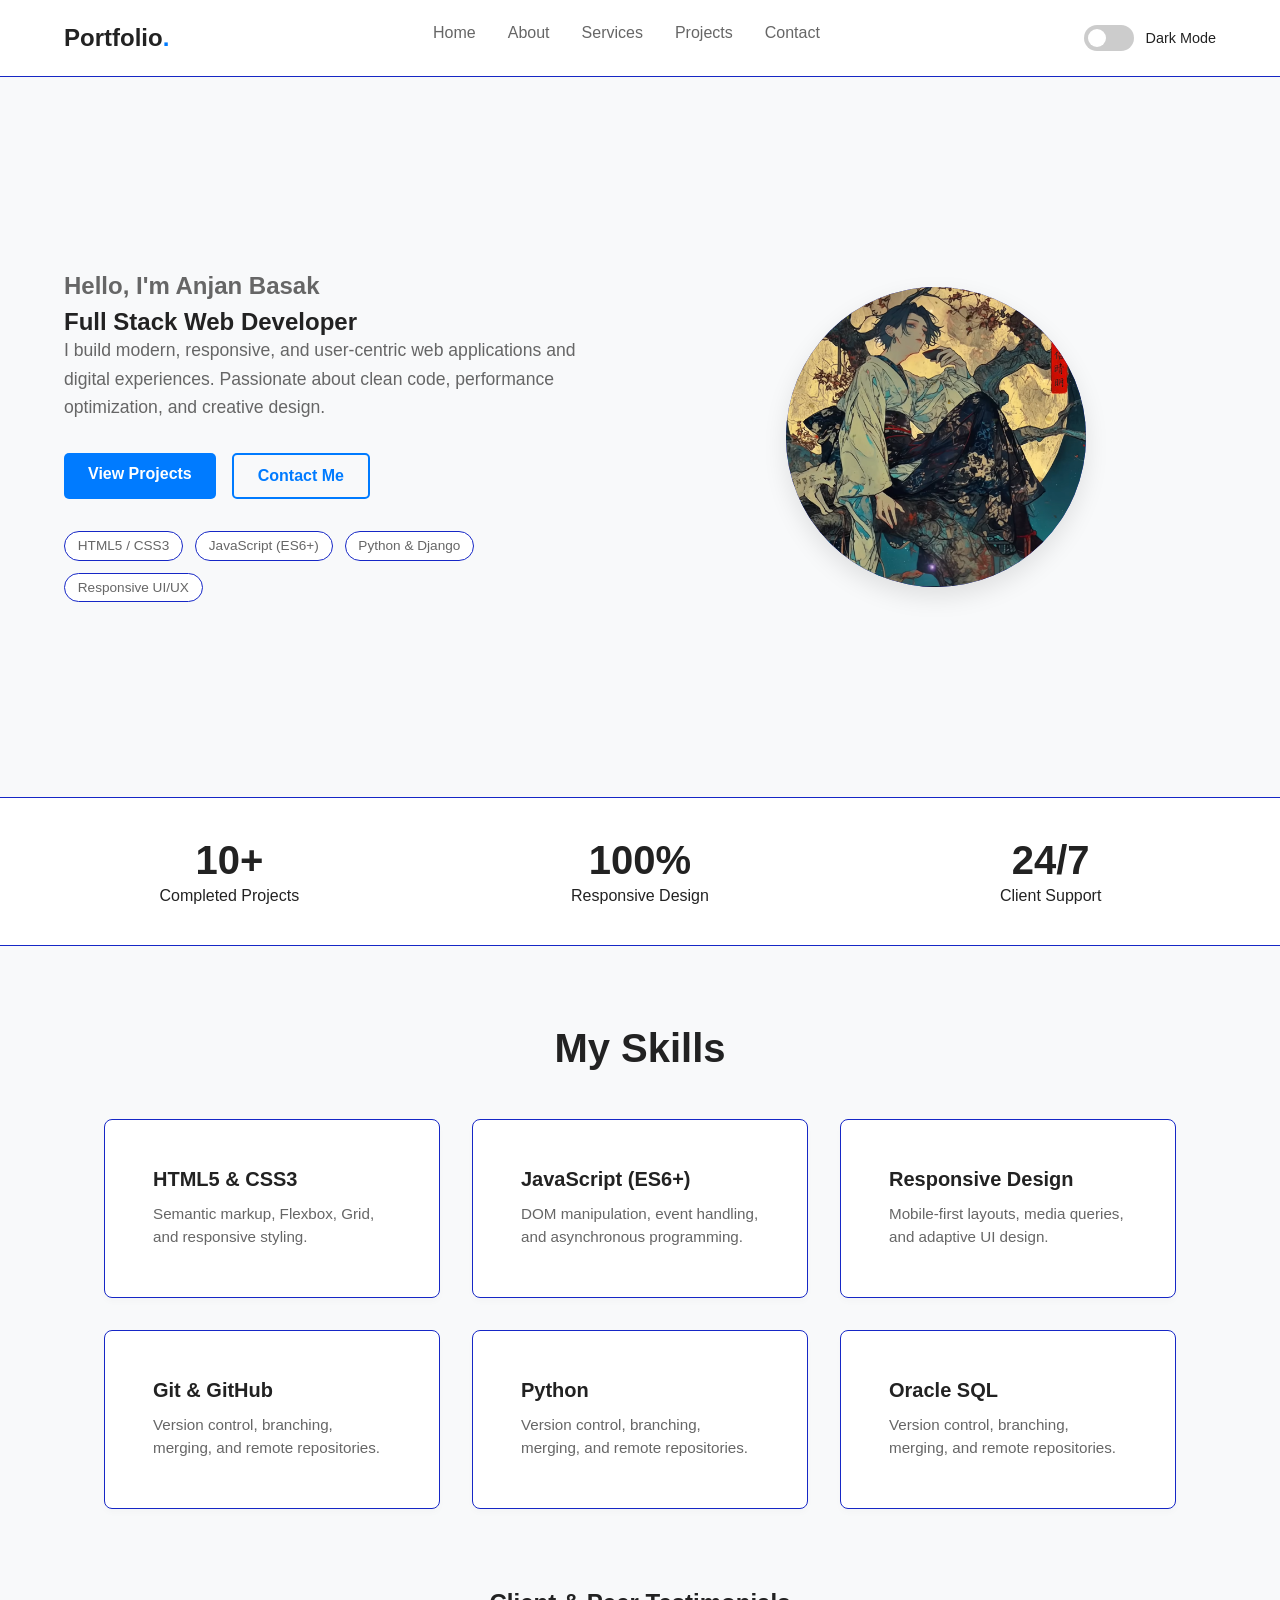
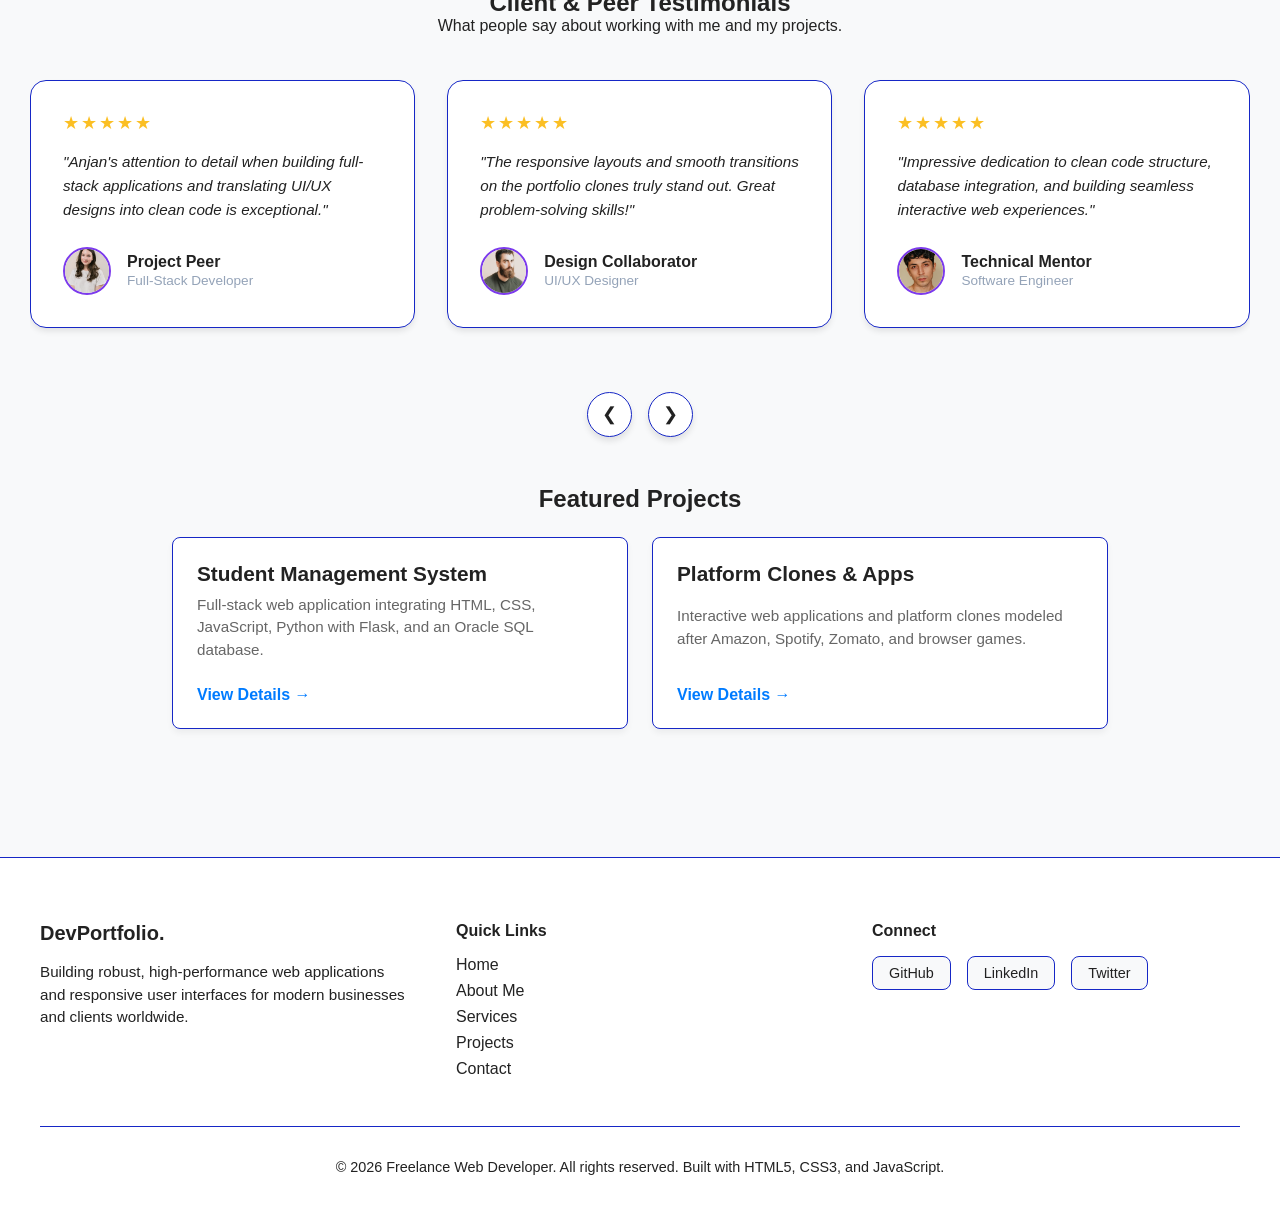
==== commit 5669b4aa: "Update index.html" ====
--- a/index.html
+++ b/index.html
@@ -387,7 +387,7 @@
       </div>
     </footer>
     <script src="assets/js/script.js"></script>
-    <script src="../assets/js/validation.js"></script>
+    <script src="/assets/js/validation.js"></script>
     <script src="assets/js/navigation.js"></script>
   </body>
 </html>
--- a/assets/css/style.css
+++ b/assets/css/style.css
@@ -1,67 +1,88 @@
+/* ==========================================================================
+   1. ROOT VARIABLES & THEME SETUP
+   ========================================================================== */
+
+:root {
+  /* Color Palette */
+  --bg-color: #f8f9fa;
+  --text-color: #222;
+  --secondary-text: #666;
+  --nav-bg: #ffffff;
+  --card-bg: #ffffff;
+  --accent-color: #7c3aed;
+  --accent-gradient: linear-gradient(135deg, #7c3aed 0%, #4f46e5 100%);
+  --border-color: #1627c6;
+
+  /* Shadows */
+  --shadow-sm: 0 4px 6px -1px rgba(0, 0, 0, 0.05), 0 2px 4px -1px rgba(0, 0, 0, 0.03);
+  --shadow-lg: 0 20px 25px -5px rgba(124, 58, 237, 0.1), 0 10px 10px -5px rgba(79, 70, 229, 0.04);
+}
+
+[data-theme="dark"] {
+  --bg-color: #121212;
+  --text-color: #f8f9fa;
+  --secondary-text: #a0aec0;
+  --nav-bg: #1e1e1e;
+  --card-bg: #1e1e1e;
+  --border-color: #2d3748;
+  --shadow-sm: 0 4px 6px -1px rgba(0, 0, 0, 0.3);
+  --shadow-lg: 0 20px 25px -5px rgba(0, 0, 0, 0.5);
+}
+
+/* Dark Theme Overrides */
+[data-theme="dark"] .hamburger img {
+  filter: brightness(0) invert(1);
+}
+
+[data-theme="dark"] .project-card {
+  background: #1e1e1e;
+  border-color: #333;
+}
+
+[data-theme="dark"] .project-card p,
+[data-theme="dark"] .hero-description,
+[data-theme="dark"] .hero-greeting {
+  color: var(--secondary-text);
+}
+
+[data-theme="dark"] .success-message {
+  background: rgba(16, 185, 129, 0.2);
+  color: #34d399;
+  border-color: #34d399;
+}
+
+/* ==========================================================================
+   2. CORE RESET & BASE STYLES
+   ========================================================================== */
+
 * {
   margin: 0;
   padding: 0;
   box-sizing: border-box;
 }
 
-/* Color Variables */
-:root {
-  --bg-color: #f8f9fa;
-  --text-color: #222;
-  --nav-bg: #ffffff;
-  --card-bg: #ffffff;
-  --secondary-text: #666;
-  --accent-gradient: linear-gradient(135deg, #7c3aed 0%, #4f46e5 100%);
-  --accent-color: #7c3aed;
-  --border-color: #1627c6;
-  --shadow-sm:
-    0 4px 6px -1px rgba(0, 0, 0, 0.05), 0 2px 4px -1px rgba(0, 0, 0, 0.03);
-  --shadow-lg:
-    0 20px 25px -5px rgba(124, 58, 237, 0.1),
-    0 10px 10px -5px rgba(79, 70, 229, 0.04);
-}
-
-[data-theme="dark"] {
-  --bg-color: #121212;
-  --text-color: #f8f9fa;
-  --nav-bg: #1e1e1e;
-  --card-bg: #1e1e1e;
-  --secondary-text: #a0aec0;
-  --border-color: #2d3748;
-  --shadow-sm: 0 4px 6px -1px rgba(0, 0, 0, 0.3);
-  --shadow-lg: 0 20px 25px -5px rgba(0, 0, 0, 0.5);
-}
-[data-theme="dark"] .hamburger img {
-  filter: brightness(0) invert(1);
-}
-/* Dark mode overrides for cards if needed */
-[data-theme="dark"] .project-card {
-  background: #1e1e1e;
-  border-color: #333;
-}
-
-[data-theme="dark"] .project-card p,
-[data-theme="dark"] .hero-description,
-[data-theme="dark"] .hero-greeting {
-  color: var(--secondary-text);
-}
-
-[data-theme="dark"] .success-message {
-  background: rgba(16, 185, 129, 0.2);
-  color: #34d399;
-  border-color: #34d399;
-}
-
+html,
 body {
+  height: 100%;
+}
+
+body {
+  display: flex;
+  flex-direction: column;
   font-family: Arial, sans-serif;
   background-color: var(--bg-color);
   color: var(--text-color);
-  transition:
-    background-color 0.3s ease,
-    color 0.3s ease;
-}
-
-/* --- Sticky Navigation Bar --- */
+  transition: background-color 0.3s ease, color 0.3s ease;
+}
+
+main {
+  flex: 1;
+}
+
+/* ==========================================================================
+   3. HEADER & NAVIGATION BAR
+   ========================================================================== */
+
 header {
   position: sticky;
   top: 0;
@@ -71,7 +92,7 @@
   -webkit-backdrop-filter: blur(10px);
   border-bottom: 1px solid var(--border-color);
 }
-/* Navbar Styling */
+
 .navbar {
   display: flex;
   justify-content: space-between;
@@ -79,9 +100,6 @@
   padding: 1.2rem 5%;
   background-color: var(--nav-bg);
   box-shadow: 0 2px 5px rgba(0, 0, 0, 0.01);
-  position: sticky;
-  top: 0;
-  z-index: 1000;
 }
 
 .logo a {
@@ -97,46 +115,47 @@
 
 .nav-links {
   display: flex;
-  list-style: none;
   gap: 2rem;
   padding-top: 20px;
+  list-style: none;
 }
 
 li a {
+  position: relative;
+  font-weight: 500;
   text-decoration: none;
   color: var(--secondary-text);
-  font-weight: 500;
-  position: relative;
 }
 
 li a::before {
   position: absolute;
+  top: 25px;
+  left: 0;
+  width: 0;
+  height: 5px;
+  border-radius: 1rem;
+  background: linear-gradient(to right, rgb(0, 157, 255), rgb(255, 0, 255));
   content: "";
-  width: 0;
-  left: 0;
-  height: 5px;
-  top: 25px;
-  border-radius: 1rem;
   transition: 0.3s ease-in-out;
-  background: linear-gradient(to right, rgb(0, 157, 255), rgb(255, 0, 255));
 }
 
 li a:hover::before {
   width: 100%;
 }
-/* Hamburger Menu (Hidden by default on desktop) */
+
+/* Hamburger Menu */
 .hamburger {
   display: none;
-  cursor: pointer;
   flex-direction: column;
   gap: 5px;
-}
+  cursor: pointer;
+}
+
 .icon-menu {
   padding: 0.1rem;
 }
 
-/* Dark Mode Toggle Button Styling */
-/* --- Toggle Switch Styles --- */
+/* Theme Switcher */
 .theme-switch-wrapper {
   display: flex;
   align-items: center;
@@ -151,33 +170,33 @@
 }
 
 .theme-switch input {
-  opacity: 0;
   width: 0;
   height: 0;
+  opacity: 0;
 }
 
 .slider {
   position: absolute;
-  cursor: pointer;
   top: 0;
-  left: 0;
   right: 0;
   bottom: 0;
+  left: 0;
+  border-radius: 26px;
   background-color: #ccc;
+  cursor: pointer;
   transition: 0.4s;
-  border-radius: 26px;
 }
 
 .slider:before {
   position: absolute;
+  bottom: 4px;
+  left: 4px;
+  width: 18px;
+  height: 18px;
+  border-radius: 50%;
+  background-color: white;
   content: "";
-  height: 18px;
-  width: 18px;
-  left: 4px;
-  bottom: 4px;
-  background-color: white;
   transition: 0.4s;
-  border-radius: 50%;
 }
 
 input:checked + .slider {
@@ -193,15 +212,83 @@
   color: var(--text-color);
   user-select: none;
 }
-/* Hero Section Styling */
+
+/* ==========================================================================
+   4. BUTTONS & UI COMPONENTS
+   ========================================================================== */
+
+.btn {
+  display: inline-block;
+  padding: 0.75rem 1.5rem;
+  border-radius: 5px;
+  font-size: 1rem;
+  font-weight: 600;
+  text-decoration: none;
+  transition: background-color 0.3s ease, transform 0.2s ease;
+}
+
+.primary-btn {
+  background-color: #007bff;
+  color: #fff;
+}
+
+.primary-btn:hover {
+  background-color: #0056b3;
+  transform: translateY(-2px);
+}
+
+.secondary-btn {
+  border: 2px solid #007bff;
+  background-color: transparent;
+  color: #007bff;
+}
+
+.secondary-btn:hover {
+  background-color: #007bff;
+  color: #fff;
+  transform: translateY(-2px);
+}
+
+.btn-text {
+  font-weight: 600;
+  text-decoration: none;
+  color: #007bff;
+}
+
+.btn-text:hover {
+  text-decoration: underline;
+}
+
+.button {
+  display: inline-block;
+  align-self: flex-start;
+  margin-top: 1rem;
+  padding: 8px 12px;
+  border-radius: 5px;
+  background: #2c677c;
+  font-size: 15px;
+  letter-spacing: 1px;
+  text-decoration: none;
+  color: #fff;
+}
+
+.button:hover {
+  background-color: #007bff;
+  transition: 0.4s ease;
+}
+
+/* ==========================================================================
+   5. HERO SECTION
+   ========================================================================== */
+
 .hero-section {
   display: flex;
   justify-content: space-between;
   align-items: center;
+  min-height: 80vh;
   padding: 5rem 5%;
-  min-height: 80vh;
+  gap: 2rem;
   background-color: var(--bg-color);
-  gap: 2rem;
 }
 
 .hero-content {
@@ -209,23 +296,23 @@
 }
 
 .hero-greeting {
+  margin-bottom: 0.5rem;
   font-size: 1.5rem;
   color: var(--secondary-text);
-  margin-bottom: 0.5rem;
 }
 
 .hero-tirle {
+  margin-bottom: 1rem;
   font-size: 3rem;
+  font-weight: 800;
   color: var(--text-color);
-  margin-bottom: 1rem;
-  font-weight: 800;
 }
 
 .hero-description {
+  margin-bottom: 2rem;
   font-size: 1.1rem;
+  line-height: 1.6;
   color: var(--secondary-text);
-  line-height: 1.6;
-  margin-bottom: 2rem;
 }
 
 .hero-buttons {
@@ -233,129 +320,88 @@
   gap: 1rem;
 }
 
-/* --- Testimonials Styling with Stars and Image Support --- */
-.testimonials-title, .testimonials-subtitle{
+.hero-image {
+  display: flex;
+  flex: 1;
+  justify-content: center;
+  align-items: center;
+}
+
+.img-placeholder {
+  display: flex;
+  justify-content: center;
+  align-items: center;
+  width: 300px;
+  height: 300px;
+  border-radius: 50%;
+  overflow: hidden;
+  background-color: var(--border-color);
+  box-shadow: 0 10px 25px rgba(0, 0, 0, 0.1);
+  font-weight: bold;
+  color: #718096;
+}
+
+.img-placeholder img {
+  width: 100%;
+  height: 100%;
+  object-fit: cover;
+}
+
+/* ==========================================================================
+   6. SKILLS SECTION
+   ========================================================================== */
+
+.skills-section {
+  max-width: 1200px;
+  margin: 0 auto;
+  padding: 5rem 5%;
+  background-position: center center;
+  background-repeat: no-repeat;
+  background-size: cover;
+}
+
+.skills-section h2 {
+  margin-bottom: 3rem;
+  font-size: 2.5rem;
   text-align: center;
-}
-
-.testimonials-slider-wrapper {
-  position: relative;
-  margin:30px 30px 0px 30px;
- 
-}
-
-.testimonials-grid {
-  display: flex;
-  overflow-x: auto;
-  scroll-behavior: smooth;
+  color: var(--text-color);
+}
+
+.skills-grid {
+  display: grid;
+  grid-template-columns: repeat(auto-fit, minmax(320px, 1fr));
   gap: 2rem;
-  padding-bottom: 2rem;
-  scrollbar-width: none;
-   padding-top: 15px;
-}
-
-.testimonials-grid::-webkit-scrollbar {
-  display: none;
-}
-
-.testimonial-card {
-  flex: 0 0 calc(33.333% - 1.34rem);
-  min-width: 300px;
-  background: var(--card-bg, #1e293b);
-  border: 2px solid var(--border-color, rgba(255, 255, 255, 0.05));
-  padding: 2rem;
-  border-radius: 16px;
-  box-shadow: 0 4px 8px -1px rgba(35, 35, 35, 0.1);
-  transition:
-    transform 0.3s ease,
-    box-shadow 0.3s ease;
-  display: flex;
-  flex-direction: column;
-  justify-content: space-between;
-  box-sizing: border-box;
-}
-
-.testimonial-card:hover {
-  transform: translateY(-5px);
-  box-shadow: 0 10px 25px -5px rgba(37, 99, 235, 0.15);
-}
-
-.testimonial-stars {
-  color: #fbbf24; /* Golden star rating color */
-  font-size: 1.1rem;
-  letter-spacing: 2px;
-  margin-bottom: 1rem;
-}
-
-.testimonial-text {
-  color: var(--text-color, #e2e8f0);
+}
+
+.skill-card {
+  padding: 3rem;
+  border: 1px solid var(--border-color);
+  border-radius: 8px;
+  background-color: var(--card-bg);
+  box-shadow: 0 4px 6px rgba(0, 0, 0, 0.02);
+  transition: transform 0.3s ease, box-shadow 0.3s ease;
+}
+
+.skill-card h3 {
+  margin-bottom: 0.75rem;
+  font-size: 1.25rem;
+  color: var(--text-color);
+}
+
+.skill-card p {
   font-size: 0.95rem;
-  line-height: 1.6;
-  margin-bottom: 1.5rem;
-  font-style: italic;
-}
-
-.testimonial-author {
-  display: flex;
-  align-items: center;
-  gap: 1rem;
-}
-
-.author-img {
-  width: 48px;
-  height: 48px;
-  border-radius: 50%;
-  object-fit: cover;
-  border: 2px solid var(--accent-color, #2563eb);
-}
-
-.testimonial-author h4 {
-  color: var(--text-color, #ffffff);
-  font-size: 1rem;
-  margin: 0 0 0.15rem 0;
-}
-
-.testimonial-author p {
-  color: var(--text-muted, #94a3b8);
-  font-size: 0.85rem;
-  margin: 0;
-}
-
-.testimonials-nav {
-  display: flex;
-  justify-content: center;
-  gap: 1rem;
-  margin-top: 2rem;
-}
-
-.testimonial-arrow {
-  background: var(--card-bg, #1e293b);
-  color: var(--text-color, #ffffff);
-  border: 1px solid var(--border-color, rgba(255, 255, 255, 0.1));
-  width: 45px;
-  height: 45px;
-  border-radius: 50%;
-  cursor: pointer;
-  display: flex;
-  align-items: center;
-  justify-content: center;
-  font-size: 1.1rem;
-  transition: all 0.3s cubic-bezier(0.4, 0, 0.2, 1);
-  box-shadow: 0 4px 6px rgba(0, 0, 0, 0.1);
-}
-
-.testimonial-arrow:hover {
-  background: var(--accent-color, #2563eb);
-  border-color: var(--accent-color, #2563eb);
-  transform: translateY(-2px);
-  box-shadow: 0 6px 12px rgba(37, 99, 235, 0.25);
-}
-
-/* Featured Projects Preview */
+  line-height: 1.5;
+  color: var(--secondary-text);
+}
+
+/* ==========================================================================
+   7. FEATURED PROJECTS SECTION
+   ========================================================================== */
+
 .featured-projects {
-  padding: 3rem 2rem;
   max-width: 1000px;
   margin: 0 auto;
+  padding: 3rem 2rem;
   text-align: center;
 }
 
@@ -363,19 +409,19 @@
   display: grid;
   grid-template-columns: repeat(auto-fit, minmax(280px, 1fr));
   gap: 1.5rem;
+  margin-top: 1.5rem;
   text-align: left;
-  margin-top: 1.5rem;
 }
 
 .project-card {
-  background: var(--card-bg, #f9f9f9);
-  padding: 1.5rem;
-  border-radius: 8px;
-  box-shadow: 0 4px 6px rgba(0, 0, 0, 0.05);
-  border: 1px solid var(--border-color, #eee);
   display: flex;
   flex-direction: column;
   justify-content: space-between;
+  padding: 1.5rem;
+  border: 1px solid var(--border-color, #eee);
+  border-radius: 8px;
+  background: var(--card-bg, #f9f9f9);
+  box-shadow: 0 4px 6px rgba(0, 0, 0, 0.05);
 }
 
 .project-card h3 {
@@ -384,193 +430,184 @@
 }
 
 .project-card p {
+  margin-bottom: 1.5rem;
+  font-size: 0.95rem;
+  line-height: 1.5;
   color: #666;
-  font-size: 0.95rem;
-  margin-bottom: 1.5rem;
-  line-height: 1.5;
-}
-
-.btn-text {
-  color: #007bff;
-  text-decoration: none;
-  font-weight: 600;
-}
-
-.btn-text:hover {
-  text-decoration: underline;
-}
-.btn {
-  display: inline-block;
-  padding: 0.75rem 1.5rem;
-  font-size: 1rem;
-  font-weight: 600;
-  text-decoration: none;
-  border-radius: 5px;
-  transition:
-    background-color 0.3s ease,
-    transform 0.2s ease;
-}
-
-.primary-btn {
-  background-color: #007bff;
-  color: #fff;
-}
-
-.primary-btn:hover {
-  background-color: #0056b3;
-  transform: translateY(-2px);
-}
-
-.secondary-btn {
-  background-color: transparent;
-  color: #007bff;
-  border: 2px solid #007bff;
-}
-
-.secondary-btn:hover {
-  background-color: #007bff;
-  color: #fff;
-  transform: translateY(-2px);
-}
+}
+
 .tech-stack-badges {
   display: flex;
+  flex-wrap: wrap;
   gap: 0.75rem;
-  flex-wrap: wrap;
   margin-top: 2rem;
 }
+
 .tech-stack-badges span {
+  position: relative;
+  padding: 0.4rem 0.8rem;
+  border: 1px solid var(--border-color);
+  border-radius: 20px;
   background: var(--card-bg);
-  border: 1px solid var(--border-color);
-  padding: 0.4rem 0.8rem;
-  border-radius: 20px;
   font-size: 0.85rem;
   font-weight: 500;
-}
-.tech-stack-badges span {
   text-decoration: none;
   color: var(--secondary-text);
-  font-weight: 500;
-  position: relative;
 }
 
 .tech-stack-badges span::before {
   position: absolute;
+  top: 25px;
+  left: 0;
+  width: 0;
+  height: 5px;
+  border-radius: 1rem;
+  background: linear-gradient(to right, rgb(0, 157, 255), rgb(255, 0, 255));
   content: "";
-  width: 0;
-  left: 0;
-  height: 5px;
-  top: 25px;
-  border-radius: 1rem;
   transition: 0.3s ease-in-out;
-  background: linear-gradient(to right, rgb(0, 157, 255), rgb(255, 0, 255));
 }
 
 .tech-stack-badges span:hover::before {
   width: 100%;
 }
-/*--- hero image ---*/
-.hero-image {
-  flex: 1;
-  display: flex;
-  justify-content: center;
-  align-items: center;
-}
-
-.img-placeholder {
-  width: 300px;
-  height: 300px;
-  background-color: var(--border-color);
-  border-radius: 50%;
-  display: flex;
-  justify-content: center;
-  align-items: center;
-  color: #718096;
-  font-weight: bold;
-  overflow: hidden;
-  box-shadow: 0 10px 25px rgba(0, 0, 0, 0.1);
-}
-
-.img-placeholder img {
-  width: 100%;
-  height: 100%;
-  object-fit: cover;
-}
-/* Skills Section Styling */
-
-.skills-section {
-  background-size: cover;
+
+/* Projects Page Layout Overrides */
+.projects-body {
+  min-height: 100vh;
+  background-image: url("https://plus.unsplash.com/premium_photo-1722686486500-9f54228769de?q=80&w=1160&auto=format&fit=crop&ixlib=rb-4.1.0&ixid=M3wxMjA3fDB8MHxwaG90by1wYWdlfHx8fGVufDB8fHx8fA%3D%3D");
+  background-attachment: fixed;
   background-position: center center;
   background-repeat: no-repeat;
-  padding: 5rem 5%;
-  max-width: 1200px;
-  margin: 0 auto;
-}
-
-.skills-section h2 {
+  background-size: cover;
+}
+
+.projects-cards {
+  opacity: 0.8;
+}
+
+/* ==========================================================================
+   8. TESTIMONIALS SECTION
+   ========================================================================== */
+
+.testimonials-title,
+.testimonials-subtitle {
   text-align: center;
-  font-size: 2.5rem;
-  margin-bottom: 3rem;
-  color: var(--text-color);
-}
-
-.skills-grid {
-  display: grid;
-  grid-template-columns: repeat(auto-fit, minmax(320px, 1fr));
+}
+
+.testimonials-slider-wrapper {
+  position: relative;
+  margin: 30px 30px 0px 30px;
+}
+
+.testimonials-grid {
+  display: flex;
   gap: 2rem;
-}
-
-.skill-card {
-  background-color: var(--card-bg);
-  padding: 3rem;
-  border-radius: 8px;
-  border: 1px solid var(--border-color);
-  box-shadow: 0 4px 6px rgba(0, 0, 0, 0.02);
-  transition:
-    transform 0.3s ease,
-    box-shadow 0.3s ease;
-}
-
-.skill-card h3 {
-  font-size: 1.25rem;
-  margin-bottom: 0.75rem;
-  color: var(--text-color);
-}
-
-.skill-card p {
+  padding-top: 15px;
+  padding-bottom: 2rem;
+  overflow-x: auto;
+  scroll-behavior: smooth;
+  scrollbar-width: none;
+}
+
+.testimonials-grid::-webkit-scrollbar {
+  display: none;
+}
+
+.testimonial-card {
+  display: flex;
+  flex: 0 0 calc(33.333% - 1.34rem);
+  flex-direction: column;
+  justify-content: space-between;
+  min-width: 300px;
+  padding: 2rem;
+  border: 2px solid var(--border-color, rgba(255, 255, 255, 0.05));
+  border-radius: 16px;
+  background: var(--card-bg, #1e293b);
+  box-shadow: 0 4px 8px -1px rgba(35, 35, 35, 0.1);
+  transition: transform 0.3s ease, box-shadow 0.3s ease;
+  box-sizing: border-box;
+}
+
+.testimonial-card:hover {
+  transform: translateY(-5px);
+  box-shadow: 0 10px 25px -5px rgba(37, 99, 235, 0.15);
+}
+
+.testimonial-stars {
+  margin-bottom: 1rem;
+  font-size: 1.1rem;
+  letter-spacing: 2px;
+  color: #fbbf24;
+}
+
+.testimonial-text {
+  margin-bottom: 1.5rem;
   font-size: 0.95rem;
-  color: var(--secondary-text);
-  line-height: 1.5;
-}
-/*--- services page styles---*/
-.services-body {
-  background-image: url("https://images.unsplash.com/photo-1496156298940-6902fc34e55d?w=600&auto=format&fit=crop&q=60&ixlib=rb-4.1.0&ixid=M3wxMjA3fDB8MHxzZWFyY2h8MTd8fGRhcmslMjBuYXR1cmUlMjBiYWNrZ3JvdW5kfGVufDB8fDB8fHww");
-  background-size: cover;
-  background-position: center center;
-  background-repeat: no-repeat;
-  min-height: 100vh;
-  background-attachment: fixed;
-}
-.button {
-  font: size 15px;
-  text-decoration: none;
-  display: inline-block;
-  margin-top: 1rem;
-  align-self: flex-start;
-  color: #fff;
-  background: #2c677c;
-  padding: 8px 12px;
-  border-radius: 5px;
-  letter-spacing: 1px;
-}
-.button:hover {
-  background-color: #007bff;
-  transition: 0.4s ease;
-}
-.more-text {
-  display: none;
-}
-
-/* --- About page styles --- */
+  font-style: italic;
+  line-height: 1.6;
+  color: var(--text-color, #e2e8f0);
+}
+
+.testimonial-author {
+  display: flex;
+  align-items: center;
+  gap: 1rem;
+}
+
+.author-img {
+  width: 48px;
+  height: 48px;
+  border: 2px solid var(--accent-color, #2563eb);
+  border-radius: 50%;
+  object-fit: cover;
+}
+
+.testimonial-author h4 {
+  margin: 0 0 0.15rem 0;
+  font-size: 1rem;
+  color: var(--text-color, #ffffff);
+}
+
+.testimonial-author p {
+  margin: 0;
+  font-size: 0.85rem;
+  color: var(--text-muted, #94a3b8);
+}
+
+.testimonials-nav {
+  display: flex;
+  justify-content: center;
+  gap: 1rem;
+  margin-top: 2rem;
+}
+
+.testimonial-arrow {
+  display: flex;
+  justify-content: center;
+  align-items: center;
+  width: 45px;
+  height: 45px;
+  border: 1px solid var(--border-color, rgba(255, 255, 255, 0.1));
+  border-radius: 50%;
+  background: var(--card-bg, #1e293b);
+  box-shadow: 0 4px 6px rgba(0, 0, 0, 0.1);
+  font-size: 1.1rem;
+  color: var(--text-color, #ffffff);
+  cursor: pointer;
+  transition: all 0.3s cubic-bezier(0.4, 0, 0.2, 1);
+}
+
+.testimonial-arrow:hover {
+  border-color: var(--accent-color, #2563eb);
+  background: var(--accent-color, #2563eb);
+  box-shadow: 0 6px 12px rgba(37, 99, 235, 0.25);
+  transform: translateY(-2px);
+}
+
+/* ==========================================================================
+   9. ABOUT PAGE
+   ========================================================================== */
+
 .about-page-container {
   max-width: 1100px;
   margin: 3rem auto;
@@ -581,9 +618,9 @@
   display: flex;
   justify-content: space-between;
   align-items: center;
+  margin-bottom: 3rem;
+  padding-bottom: 1rem;
   border-bottom: 2px solid var(--border-color, #eee);
-  padding-bottom: 1rem;
-  margin-bottom: 3rem;
 }
 
 .about-hero-header h1 {
@@ -592,47 +629,49 @@
 }
 
 .btn-hire {
-  background: var(--accent-gradient);
-  color: #fff;
   padding: 0.7rem 1.6rem;
   border-radius: 8px;
+  background: var(--accent-gradient);
+  box-shadow: 0 4px 12px rgba(124, 58, 237, 0.25);
+  font-size: 0.95rem;
+  font-weight: 600;
   text-decoration: none;
-  font-weight: 600;
-  font-size: 0.95rem;
-  box-shadow: 0 4px 12px rgba(124, 58, 237, 0.25);
+  color: #fff;
   transition: all 0.3s cubic-bezier(0.4, 0, 0.2, 1);
 }
+
 .btn-hire:hover {
+  box-shadow: 0 8px 20px rgba(124, 58, 237, 0.4);
   transform: translateY(-2px);
-  box-shadow: 0 8px 20px rgba(124, 58, 237, 0.4);
-}
+}
+
 .about-hero-content {
   display: grid;
   grid-template-columns: 1.2fr 1fr;
+  align-items: center;
   gap: 4rem;
-  align-items: center;
   margin-bottom: 5rem;
 }
 
 .greeting {
+  margin-bottom: 0.2rem;
   font-size: 1.1rem;
   color: var(--text-secondary, #8d8989);
-  margin-bottom: 0.2rem;
 }
 
 .name {
+  margin-bottom: 1.5rem;
   font-size: 3rem;
   font-weight: 800;
-  margin-bottom: 1.5rem;
   line-height: 1.1;
 }
 
 .bio,
 .bio-secondary {
-  color: var(--text-secondary, #8d8989);
-  line-height: 1.6;
   margin-bottom: 1rem;
   font-size: 1rem;
+  line-height: 1.6;
+  color: var(--text-secondary, #8d8989);
 }
 
 .social-links {
@@ -642,66 +681,65 @@
 }
 
 .social-icon {
+  display: flex;
+  justify-content: center;
+  align-items: center;
   width: 40px;
   height: 40px;
+  border: 1px solid var(--border-color);
+  border-radius: 10px;
   background: var(--card-bg);
-  border: 1px solid var(--border-color);
-  color: var(--text-primary);
-  display: flex;
-  align-items: center;
-  justify-content: center;
-  border-radius: 10px;
-  text-decoration: none;
+  box-shadow: var(--shadow-sm);
   font-size: 0.9rem;
   font-weight: bold;
-  box-shadow: var(--shadow-sm);
+  text-decoration: none;
+  color: var(--text-primary);
   transition: all 0.3s ease;
 }
 
 .social-icon:hover {
+  border-color: var(--accent-color);
   background: var(--accent-color);
   color: #fff;
-  border-color: var(--accent-color);
   transform: translateY(-3px) rotate(5deg);
 }
 
-/* --- Professional Resume Download Button Styles in about page --- */
+/* Resume Download Button */
 .resume-download-wrapper {
+  display: inline-block;
   margin-top: 1.5rem;
-  display: inline-block;
 }
 
 .download-resume-btn {
+  position: relative;
   display: inline-flex;
   align-items: center;
   gap: 0.6rem;
-  background: var(--accent-color, #2563eb);
-  color: #ffffff;
   padding: 0.75rem 1.5rem;
   border-radius: 8px;
+  overflow: hidden;
+  background: var(--accent-color, #2563eb);
+  box-shadow: 0 4px 12px rgba(37, 99, 235, 0.25);
   font-size: 0.95rem;
   font-weight: 500;
   text-decoration: none;
-  box-shadow: 0 4px 12px rgba(37, 99, 235, 0.25);
+  color: #ffffff;
   transition: all 0.3s cubic-bezier(0.4, 0, 0.2, 1);
-  position: relative;
-  overflow: hidden;
 }
 
 .download-resume-btn:hover {
   background: #1d4ed8;
+  box-shadow: 0 6px 16px rgba(37, 99, 235, 0.35);
   transform: translateY(-2px);
-  box-shadow: 0 6px 16px rgba(37, 99, 235, 0.35);
 }
 
 .download-resume-btn:active {
   transform: translateY(0);
 }
 
-/* Subtle click feedback ripple/pulse effect using JS class */
 .download-resume-btn.downloading {
+  pointer-events: none;
   opacity: 0.8;
-  pointer-events: none;
 }
 
 .download-icon {
@@ -716,17 +754,17 @@
   width: 100%;
   max-width: 400px;
   height: 400px;
-  object-fit: cover;
   border-radius: 16px;
   box-shadow: var(--shadow-sm);
+  object-fit: cover;
 }
 
 .about-hero-image img:hover {
+  box-shadow: var(--shadow-lg);
   transform: scale(1.02) translateY(-4px);
-  box-shadow: var(--shadow-lg);
-}
-
-/* Two Column Bottom Grid */
+}
+
+/* Two-Column Activity & Grid Section */
 .about-grid-section {
   display: grid;
   grid-template-columns: 1fr 1fr;
@@ -735,105 +773,97 @@
 
 .column-left h3,
 .column-right h3 {
+  margin-bottom: 2rem;
+  padding-bottom: 0.5rem;
+  border-bottom: 2px solid var(--border-color, #eee);
   font-size: 1.8rem;
   font-weight: 700;
-  margin-bottom: 2rem;
-  border-bottom: 2px solid var(--border-color, #eee);
-  padding-bottom: 0.5rem;
 }
 
 .activity-item,
 .creative-item {
+  margin-bottom: 1.5rem;
+  padding: 1.5rem;
+  border: 1px solid var(--border-color);
+  border-radius: 12px;
   background: var(--card-bg);
-  border: 1px solid var(--border-color);
-  padding: 1.5rem;
-  border-radius: 12px;
-  margin-bottom: 1.5rem;
   box-shadow: var(--shadow-sm);
   transition: all 0.3s cubic-bezier(0.4, 0, 0.2, 1);
 }
 
+.activity-item {
+  display: flex;
+  gap: 1.2rem;
+  margin-bottom: 2rem;
+}
+
 .activity-item:hover,
 .creative-item:hover {
-  transform: translateY(-4px);
   border-color: var(--accent-color);
   box-shadow: var(--shadow-lg);
+  transform: translateY(-4px);
 }
 
 .activity-icon {
+  display: flex;
+  flex-shrink: 0;
+  justify-content: center;
+  align-items: center;
   width: 50px;
   height: 50px;
-  background: var(rgba(124, 58, 237, 0.1));
-  color: var(--accent-color);
   border: 1px solid var(--border-color, #e4e4e7);
   border-radius: 12px;
-  display: flex;
-  align-items: center;
-  justify-content: center;
+  background: rgba(124, 58, 237, 0.1);
   font-size: 1.3rem;
-  flex-shrink: 0;
+  color: var(--accent-color);
   transition: transform 0.3s ease;
 }
+
 .activity-item:hover .activity-icon {
   transform: scale(1.1) rotate(-5deg);
 }
 
-.activity-item {
-  display: flex;
-  gap: 1.2rem;
-  margin-bottom: 2rem;
-}
-
 .activity-details h4 {
+  margin-bottom: 0.2rem;
   font-size: 1.1rem;
-  margin-bottom: 0.2rem;
 }
 
 .activity-date {
   font-size: 0.8rem;
+  font-weight: 600;
   color: var(--accent-color);
-  font-weight: 600;
 }
 
 .activity-details p,
 .creative-item p {
+  margin-top: 0.3rem;
   font-size: 0.9rem;
+  line-height: 1.5;
   color: var(--text-secondary, #9f9898);
-  margin-top: 0.3rem;
-  line-height: 1.5;
 }
 
 .creative-item h4 {
+  margin-bottom: 0.4rem;
   font-size: 1.15rem;
-  margin-bottom: 0.4rem;
 }
 
 .read-more {
-  color: var(--accent-color);
-  text-decoration: none;
-  font-weight: 600;
-  font-size: 0.9rem;
   display: inline-block;
   margin-top: 0.3rem;
+  font-size: 0.9rem;
+  font-weight: 600;
+  text-decoration: none;
+  color: var(--accent-color);
 }
 
 .read-more:hover {
   text-decoration: underline;
 }
 
-/*--- projects page styles---*/
-.projects-body {
-  background-image: url("https://plus.unsplash.com/premium_photo-1722686486500-9f54228769de?q=80&w=1160&auto=format&fit=crop&ixlib=rb-4.1.0&ixid=M3wxMjA3fDB8MHxwaG90by1wYWdlfHx8fGVufDB8fHx8fA%3D%3D");
-  background-size: cover;
-  background-position: center center;
-  background-repeat: no-repeat;
-  min-height: 100vh;
-  background-attachment: fixed;
-}
-.projects-cards {
-  opacity: 80%;
-}
-/* --- Image Gallery Styles --- */
+/* ==========================================================================
+   10. IMAGE GALLERY
+   ========================================================================== */
+
 .gallery-section {
   padding: 4rem 2rem;
   background: transparent;
@@ -845,18 +875,18 @@
 }
 
 .gallery-title {
+  margin-bottom: 0.5rem;
   font-size: 2rem;
   font-weight: 700;
+  text-align: center;
   color: var(--text-color, #ffffff);
-  text-align: center;
-  margin-bottom: 0.5rem;
 }
 
 .gallery-subtitle {
+  margin-bottom: 2.5rem;
+  font-size: 1rem;
   text-align: center;
   color: var(--text-muted, #4c5056);
-  margin-bottom: 2.5rem;
-  font-size: 1rem;
 }
 
 .gallery-grid {
@@ -867,11 +897,11 @@
 
 .gallery-item {
   position: relative;
+  height: 260px;
   border-radius: 12px;
   overflow: hidden;
-  height: 260px;
+  background: var(--card-bg, #1e293b);
   box-shadow: 0 4px 6px -1px rgba(0, 0, 0, 0.1);
-  background: var(--card-bg, #1e293b);
   opacity: 0.8;
 }
 
@@ -884,17 +914,17 @@
 
 .gallery-overlay {
   position: absolute;
+  right: 0;
   bottom: 0;
   left: 0;
-  right: 0;
-  background: linear-gradient(to top, rgba(15, 23, 42, 0.9), transparent);
-  padding: 1.5rem;
-  transform: translateY(100%);
-  transition: transform 0.3s ease-in-out;
   display: flex;
   flex-direction: column;
   justify-content: flex-end;
   height: 100%;
+  padding: 1.5rem;
+  background: linear-gradient(to top, rgba(15, 23, 42, 0.9), transparent);
+  transform: translateY(100%);
+  transition: transform 0.3s ease-in-out;
 }
 
 .gallery-item:hover img {
@@ -906,43 +936,63 @@
 }
 
 .gallery-overlay h3 {
+  margin-bottom: 0.25rem;
+  font-size: 1.2rem;
   color: #ffffff;
-  font-size: 1.2rem;
-  margin-bottom: 0.25rem;
 }
 
 .gallery-overlay p {
+  margin: 0;
+  font-size: 0.9rem;
   color: #a78bfa;
-  font-size: 0.9rem;
-  margin: 0;
-}
-
-/*--- contact page styles---*/
+}
+
+/* ==========================================================================
+   11. SERVICES & OTHER PAGES
+   ========================================================================== */
+
+.services-body {
+  min-height: 100vh;
+  background-image: url("https://images.unsplash.com/photo-1496156298940-6902fc34e55d?w=600&auto=format&fit=crop&q=60&ixlib=rb-4.1.0&ixid=M3wxMjA3fDB8MHxzZWFyY2h8MTd8fGRhcmslMjBuYXR1cmUlMjBiYWNrZ3JvdW5kfGVufDB8fDB8fHww");
+  background-attachment: fixed;
+  background-position: center center;
+  background-repeat: no-repeat;
+  background-size: cover;
+}
+
+.more-text {
+  display: none;
+}
+
+/* ==========================================================================
+   12. CONTACT PAGE & FORM STYLES
+   ========================================================================== */
+
 .contact-page-container {
+  position: relative;
+  display: flex;
+  justify-content: center;
+  align-items: center;
   min-height: auto;
-  display: flex;
-  align-items: center;
-  justify-content: center;
   padding: 1.5rem;
+  border-radius: 16px;
+  overflow: visible;
+}
+
+.contact-container {
   position: relative;
-  overflow: visible;
-  border-radius: 16px;
-  /* height: auto; */
-}
-
-.contact-container {
+  display: grid;
+  grid-template-columns: 1fr;
   width: 100%;
   max-width: 850px;
+  border: 1px solid var(--border-color);
+  border-radius: 16px;
+  overflow: hidden;
   background-color: var(--card-bg);
-  border-radius: 16px;
   box-shadow: 0 10px 30px rgba(0, 0, 0, 0.1);
-  display: grid;
-  grid-template-columns: 1fr;
-  position: relative;
-  overflow: hidden;
-  border: 1px solid var(--border-color);
-}
-
+}
+
+/* Structural Shapes */
 .main-shape {
   position: absolute;
   border-radius: 50%;
@@ -951,364 +1001,350 @@
 }
 
 .main-shape-1 {
+  top: -80px;
+  right: -80px;
   width: 250px;
   height: 250px;
-  top: -80px;
-  right: -80px;
   background: var(--accent-color);
 }
 
 .main-shape-2 {
+  bottom: -70px;
+  left: -70px;
   width: 220px;
   height: 220px;
-  bottom: -70px;
-  left: -70px;
   background: var(--accent-color);
 }
 
-/* .main-shape-3 {
-width: 140px; 
-  height: 140px;
-  top: 35%;
-  left: -45px;
-  background: var(--accent-color);
-}
-
-.main-shape-4 {
- width: 170px; 
-  height: 170px;
-  bottom: 25%;
-  right: -55px;
-  background: var(--accent-color);
-} */
-
-.contact-form-wrapper {
-  display: grid;
-  grid-template-columns: repeat(2, 1fr);
-  z-index: 10;
-}
-
-/* Contact Info Side */
-.contact-info {
-  padding: 3.5rem 2rem;
-  background: var(--accent-gradient);
-  color: #ffffff;
-  position: relative;
-}
-
-.contact-info .title {
-  color: #ffffff;
-  font-size: 1.8rem;
-  font-weight: 600;
-  margin-bottom: 1rem;
-}
-
-.contact-info .text {
-  color: rgba(255, 255, 255, 0.85);
-  margin: 1.5rem 0 2rem 0;
-  font-size: 0.95rem;
-  line-height: 1.5;
-}
-
-.information {
-  display: flex;
-  align-items: center;
-  margin: 1.2rem 0;
-  color: rgba(255, 255, 255, 0.9);
-  font-size: 0.95rem;
-}
-
-.info-icon {
-  margin-right: 1rem;
-  font-size: 1.2rem;
-}
-
-.social-media {
-  margin-top: 2rem;
-}
-
-.social-media p {
-  color: rgba(255, 255, 255, 0.8);
-  font-size: 0.9rem;
-  margin-bottom: 0.8rem;
-}
-
-.social-icons {
-  display: flex;
-  gap: 7px;
-  margin-top: 10px;
-}
-.social-icons a img {
-  width: 20px;
-}
-
-.contact-info .social-icon {
-  width: 35px;
-  height: 32px;
-  border-radius: 50%;
-  background: rgba(255, 255, 255, 0.15);
-  color: #fff;
-  display: flex;
-  align-items: center;
-  justify-content: center;
-  text-decoration: none;
-  font-size: 0.85rem;
-  font-weight: bold;
-  transition: 0.3s;
-}
-
-.contact-info .social-icon:hover {
-  background: #fff;
-  color: var(--accent-color);
-  transform: translateY(-3px);
-}
-
-/* Contact Form Box Side */
-.contact-form-box {
-  padding: 3.5rem 3rem;
-  position: relative;
-}
-
-.contact-form-box .title {
-  color: var(--text-color);
-  font-size: 2rem;
-  font-weight: 700;
-  margin-bottom: 1.5rem;
-}
-
-/* Floating Input Animation fields */
-.input-container {
-  position: relative;
-  margin-bottom: 1.5rem;
-}
-
-.input {
-  width: 100%;
-  outline: none;
-  border: 2px solid var(--border-color);
-  background: var(--bg-color);
-  padding: 1rem 1.2rem;
-  color: var(--text-color);
-  font-weight: 500;
-  font-size: 0.95rem;
-  letter-spacing: 0.5px;
-  border-radius: 25px;
-  transition: all 0.3s cubic-bezier(0.4, 0, 0.2, 1);
-}
-
-.input-container textarea.input {
-  padding: 1.2rem;
-  min-height: 130px;
-  resize: none;
-}
-
-.input-container label {
-  position: absolute;
-  top: 50%;
-  left: 1.2rem;
-  transform: translateY(-50%);
-  transform-origin: left top;
-  padding: 0 0.4rem;
-  color: var(--secondary-text);
-  font-size: 0.9rem;
-  pointer-events: none;
-  transition: all 0.25s cubic-bezier(0.4, 0, 0.2, 1);
-  /* background: oklab(97.315% 0 -0.00011); */
-}
-.bg-label {
-  background: oklab(97.315% 0 -0.00011);
-}
-.input-container.textarea label {
-  top: 1.2rem;
-  transform: translateY(0);
-}
-.input-container:hover .input {
-  border-color: rgba(124, 58, 237, 0.5);
-}
-
-/* Floating behavior when active or focused */
-.input-container span {
+.shapes-container {
   position: absolute;
   top: 0;
-  left: 25px;
-  color: transparent;
-  transform: translateY(-50%);
-  padding: 0 0.4rem;
-  z-index: 500;
-  font-size: 0.6rem;
-  transition: 0.3s ease;
-  pointer-events: none;
-}
-.input-container span::before,
-.input-container span ::after {
-  content: "";
-  position: absolute;
-  width: 10%;
-  height: 5px;
-  opacity: 0;
-  background-color: #1abc9c;
-  top: 50%;
-  transform: translateY(-50%);
-  transition: 0.3s;
-}
-.input-container span::before {
-  left: 50%;
-}
-.input-container span ::after {
-  right: 50%;
-}
-.input-container.focus label {
-  top: 0;
-  transform: translateY(-50%);
-  left: 25px;
-  font-size: 0.8rem;
-}
-.input-container.focus::before,
-.input-container.focus::after {
-  width: 50%;
-  opacity: 1;
-}
-/* --- Phone Input Group with Country Code Dropdown --- */
-.phone-input-group {
-  display: flex;
-  gap: 0.51rem;
-  position: relative;
-}
-
-.country-code-select {
-  background: var(--bg-color);
-  border: 2px solid var(--border-color);
-  color: var(--text-color);
-  padding: 0.8rem 0.5rem 0.8rem 0.3rem;
-  border-radius: 8px;
-  font-size: 0.8rem;
-  font-weight: 450;
-  outline: none;
-  cursor: pointer;
-  transition: all 0.3s ease;
-  flex-shrink: 0;
-  display: flex;
-  justify-content: space-between;
-  align-items: center;
-  width: 85px;
-}
-
-.country-code-select:focus {
-  border-color: var(--accent-color);
-  background: var(--card-bg);
-}
-
-.phone-input-wrapper {
-  position: relative;
-  flex-grow: 1;
-}
-
-/* Error validation styling */
-.input.error {
-  border-color: #ef4444 !important;
-}
-
-.error-text {
-  display: block;
-  color: #ef4444;
-  font-size: 0.75rem;
-  font-weight: 600;
-  margin-top: 0.3rem;
-  animation: fadeInUp 0.3s ease forwards;
-}
-
-[data-theme="dark"] .country-code-select {
-  background: #28282f;
-  border-color: #6a29db;
-  color: var(--text-color);
-}
-[data-theme="dark"] .contact-container {
-  height: auto;
-  min-height: min-content;
-  overflow: hidden;
-  grid-template-rows: auto;
-}
-/* Submit Button */
-.btn-submit {
-  padding: 0.8rem 2rem;
-  background: var(--accent-gradient);
-  border: none;
-  outline: none;
-  border-radius: 8px;
-  color: #fff;
-  font-size: 1rem;
-  font-weight: 600;
-  cursor: pointer;
-  box-shadow: 0 4px 15px rgba(124, 58, 237, 0.3);
-  transition: 0.3s;
-  width: 100%;
-  position: relative;
-  overflow: hidden;
-  transition: all 0.3s cubic-bezier(0.4, 0, 0.2, 1);
-}
-
-.btn-submit:hover {
-  transform: scale(0.98);
-  box-shadow: 0 6px 20px rgba(124, 58, 237, 0.5);
-  /* background: transparent; */
-}
-/* --- success message style --- */
-.success-message {
-  margin-top: 1rem;
-  padding: 0.9rem 1rem;
-  background: rgba(16, 185, 129, 0.15);
-  border: 1px solid #10b981;
-  color: #10b981;
-  border-radius: 8px;
-  font-weight: 600;
-  font-size: 0.95rem;
-  text-align: center;
-  animation: fadeInUp 0.4s ease forwards;
-}
-/* --- Fix Shapes Container and Define Shape s3 --- */
-.shapes-container {
-  position: absolute;
+  left: 0;
   width: 100%;
   height: 100%;
   overflow: hidden;
   pointer-events: none;
   z-index: 1;
-  top: 0;
-  left: 0;
 }
 
 .shape {
   position: absolute;
   border-radius: 50%;
+  background: var(--accent-color);
   opacity: 0.18;
-  background: var(--accent-color);
 }
 
 .shape.s1 {
+  top: -100px;
+  right: -100px;
   width: 300px;
   height: 300px;
-  top: -100px;
-  right: -100px;
 }
 
 .shape.s2 {
+  bottom: -50px;
+  left: -50px;
   width: 200px;
   height: 200px;
-  bottom: -50px;
-  left: -50px;
 }
 
 .shape.s3 {
+  right: 10px;
+  bottom: 10px;
   width: 150px;
   height: 150px;
-  bottom: 10px;
-  right: 10px;
-}
-
-/* --- Dark Mode Enhancements for Contact Page --- */
+}
+
+/* Contact Grid & Panels */
+.contact-form-wrapper {
+  display: grid;
+  grid-template-columns: repeat(2, 1fr);
+  z-index: 10;
+}
+
+.contact-info {
+  position: relative;
+  padding: 3.5rem 2rem;
+  background: var(--accent-gradient);
+  color: #ffffff;
+}
+
+.contact-info .title {
+  margin-bottom: 1rem;
+  font-size: 1.8rem;
+  font-weight: 600;
+  color: #ffffff;
+}
+
+.contact-info .text {
+  margin: 1.5rem 0 2rem 0;
+  font-size: 0.95rem;
+  line-height: 1.5;
+  color: rgba(255, 255, 255, 0.85);
+}
+
+.information {
+  display: flex;
+  align-items: center;
+  margin: 1.2rem 0;
+  font-size: 0.95rem;
+  color: rgba(255, 255, 255, 0.9);
+}
+
+.info-icon {
+  margin-right: 1rem;
+  font-size: 1.2rem;
+}
+
+.social-media {
+  margin-top: 2rem;
+}
+
+.social-media p {
+  margin-bottom: 0.8rem;
+  font-size: 0.9rem;
+  color: rgba(255, 255, 255, 0.8);
+}
+
+.social-icons {
+  display: flex;
+  gap: 7px;
+  margin-top: 10px;
+}
+
+.social-icons a img {
+  width: 20px;
+}
+
+.contact-info .social-icon {
+  display: flex;
+  justify-content: center;
+  align-items: center;
+  width: 35px;
+  height: 32px;
+  border-radius: 50%;
+  background: rgba(255, 255, 255, 0.15);
+  font-size: 0.85rem;
+  font-weight: bold;
+  text-decoration: none;
+  color: #fff;
+  transition: 0.3s;
+}
+
+.contact-info .social-icon:hover {
+  background: #fff;
+  color: var(--accent-color);
+  transform: translateY(-3px);
+}
+
+.contact-form-box {
+  position: relative;
+  padding: 3.5rem 3rem;
+}
+
+.contact-form-box .title {
+  margin-bottom: 1.5rem;
+  font-size: 2rem;
+  font-weight: 700;
+  color: var(--text-color);
+}
+
+/* Floating Input Animations */
+.input-container {
+  position: relative;
+  margin-bottom: 1.5rem;
+}
+
+.input {
+  width: 100%;
+  padding: 1rem 1.2rem;
+  outline: none;
+  border: 2px solid var(--border-color);
+  border-radius: 25px;
+  background: var(--bg-color);
+  font-size: 0.95rem;
+  font-weight: 500;
+  letter-spacing: 0.5px;
+  color: var(--text-color);
+  transition: all 0.3s cubic-bezier(0.4, 0, 0.2, 1);
+}
+
+.input-container textarea.input {
+  min-height: 130px;
+  padding: 1.2rem;
+  resize: none;
+}
+
+.input-container label {
+  position: absolute;
+  top: 50%;
+  left: 1.2rem;
+  padding: 0 0.4rem;
+  font-size: 0.9rem;
+  color: var(--secondary-text);
+  pointer-events: none;
+  transform: translateY(-50%);
+  transform-origin: left top;
+  transition: all 0.25s cubic-bezier(0.4, 0, 0.2, 1);
+}
+
+.bg-label {
+  background: oklab(97.315% 0 -0.00011);
+}
+
+.input-container.textarea label {
+  top: 1.2rem;
+  transform: translateY(0);
+}
+
+.input-container:hover .input {
+  border-color: rgba(124, 58, 237, 0.5);
+}
+
+.input-container span {
+  position: absolute;
+  top: 0;
+  left: 25px;
+  z-index: 500;
+  font-size: 0.6rem;
+  color: transparent;
+  pointer-events: none;
+  transform: translateY(-50%);
+  transition: 0.3s ease;
+}
+
+.input-container span::before,
+.input-container span::after {
+  position: absolute;
+  top: 50%;
+  width: 10%;
+  height: 5px;
+  background-color: #1abc9c;
+  content: "";
+  opacity: 0;
+  transform: translateY(-50%);
+  transition: 0.3s;
+}
+
+.input-container span::before {
+  left: 50%;
+}
+
+.input-container span::after {
+  right: 50%;
+}
+
+.input-container.focus label {
+  top: 0;
+  left: 25px;
+  font-size: 0.8rem;
+  transform: translateY(-50%);
+}
+
+.input-container.focus::before,
+.input-container.focus::after {
+  width: 50%;
+  opacity: 1;
+}
+
+/* Phone Input Select Wrapper */
+.phone-input-group {
+  position: relative;
+  display: flex;
+  gap: 0.51rem;
+}
+
+.country-code-select {
+  display: flex;
+  justify-content: space-between;
+  align-items: center;
+  flex-shrink: 0;
+  width: 85px;
+  padding: 0.8rem 0.5rem 0.8rem 0.3rem;
+  outline: none;
+  border: 2px solid var(--border-color);
+  border-radius: 8px;
+  background: var(--bg-color);
+  font-size: 0.8rem;
+  font-weight: 450;
+  color: var(--text-color);
+  cursor: pointer;
+  transition: all 0.3s ease;
+}
+
+.country-code-select:focus {
+  border-color: var(--accent-color);
+  background: var(--card-bg);
+}
+
+.phone-input-wrapper {
+  position: relative;
+  flex-grow: 1;
+}
+
+/* Validation Feedback & Submissions */
+.input.error {
+  border-color: #ef4444 !important;
+}
+
+.error-text {
+  display: block;
+  margin-top: 0.3rem;
+  font-size: 0.75rem;
+  font-weight: 600;
+  color: #ef4444;
+  animation: fadeInUp 0.3s ease forwards;
+}
+
+.btn-submit {
+  position: relative;
+  width: 100%;
+  padding: 0.8rem 2rem;
+  outline: none;
+  border: none;
+  border-radius: 8px;
+  overflow: hidden;
+  background: var(--accent-gradient);
+  box-shadow: 0 4px 15px rgba(124, 58, 237, 0.3);
+  font-size: 1rem;
+  font-weight: 600;
+  color: #fff;
+  cursor: pointer;
+  transition: all 0.3s cubic-bezier(0.4, 0, 0.2, 1);
+}
+
+.btn-submit:hover {
+  box-shadow: 0 6px 20px rgba(124, 58, 237, 0.5);
+  transform: scale(0.98);
+}
+
+.success-message {
+  margin-top: 1rem;
+  padding: 0.9rem 1rem;
+  border: 1px solid #10b981;
+  border-radius: 8px;
+  background: rgba(16, 185, 129, 0.15);
+  font-size: 0.95rem;
+  font-weight: 600;
+  text-align: center;
+  color: #10b981;
+  animation: fadeInUp 0.4s ease forwards;
+}
+
+/* Dark Mode Overrides for Contact Form */
+[data-theme="dark"] .country-code-select {
+  border-color: #6a29db;
+  background: #28282f;
+  color: var(--text-color);
+}
+
 [data-theme="dark"] .contact-container {
+  grid-template-rows: auto;
+  height: auto;
+  min-height: min-content;
+  overflow: hidden;
+  border-color: var(--border-color);
   background-color: var(--card-bg);
-  border-color: var(--border-color);
   box-shadow: 0 20px 40px rgba(0, 0, 0, 0.6);
 }
 
@@ -1317,8 +1353,8 @@
 }
 
 [data-theme="dark"] .input {
+  border-color: #27272a;
   background: #18181b;
-  border-color: #27272a;
   color: var(--text-color);
 }
 
@@ -1343,31 +1379,34 @@
 }
 
 [data-theme="dark"] .shape {
+  background: #9574f8;
   opacity: 0.5;
-  background: #9574f8;
-}
-/* --- Footer Styles --- */
+}
+
+/* ==========================================================================
+   13. FOOTER STYLES
+   ========================================================================== */
+
 .site-footer {
+  margin-top: 5rem;
+  padding: 4rem 2rem 2rem;
+  border-top: 1px solid var(--border-color);
   background-color: var(--card-bg);
-  border-top: 1px solid var(--border-color);
-  padding: 4rem 2rem 2rem;
-  margin-top: 5rem;
   color: var(--text-muted);
 }
 
 .footer-container {
-  max-width: 1200px;
-  margin: 0 auto;
   display: grid;
   grid-template-columns: repeat(3, 1fr);
   gap: 3rem;
-  margin-bottom: 3rem;
+  max-width: 1200px;
+  margin: 0 auto 3rem;
 }
 
 .footer-brand h3 {
+  margin-bottom: 1rem;
+  font-size: 1.25rem;
   color: var(--text-color);
-  font-size: 1.25rem;
-  margin-bottom: 1rem;
 }
 
 .footer-brand h3 span {
@@ -1381,21 +1420,21 @@
 
 .footer-links h4,
 .footer-social h4 {
+  margin-bottom: 1rem;
+  font-size: 1rem;
   color: var(--text-color);
-  font-size: 1rem;
-  margin-bottom: 1rem;
 }
 
 .footer-links ul {
-  list-style: none;
   display: flex;
   flex-direction: column;
   gap: 0.5rem;
+  list-style: none;
 }
 
 .footer-links a {
+  text-decoration: none;
   color: var(--text-muted);
-  text-decoration: none;
   transition: var(--transition);
 }
 
@@ -1409,14 +1448,14 @@
 }
 
 .social-btn {
+  padding: 0.5rem 1rem;
+  border: 1px solid var(--border-color);
+  border-radius: 8px;
   background: var(--bg-color);
-  border: 1px solid var(--border-color);
-  padding: 0.5rem 1rem;
-  border-radius: 8px;
-  color: var(--text-color);
-  text-decoration: none;
   font-size: 0.9rem;
   font-weight: 500;
+  text-decoration: none;
+  color: var(--text-color);
   transition: var(--transition);
 }
 
@@ -1428,22 +1467,8 @@
 .footer-bottom {
   max-width: 1200px;
   margin: 0 auto;
+  padding-top: 2rem;
   border-top: 1px solid var(--border-color);
-  padding-top: 2rem;
+  font-size: 0.9rem;
   text-align: center;
-  font-size: 0.9rem;
-}
-/* --- Sticky Footer Layout --- */
-html,
-body {
-  height: 100%;
-}
-
-body {
-  display: flex;
-  flex-direction: column;
-}
-
-main {
-  flex: 1;
-}
+}
--- a/assets/css/responsive.css
+++ b/assets/css/responsive.css
@@ -1,38 +1,129 @@
-/* Responsive Design Breakpoints */
+/* ==========================================================================
+   RESPONSIVE BREAKPOINTS (Mobile First / Small Screens Up)
+   ========================================================================== */
+
+/* --------------------------------------------------------------------------
+   Extra Small Mobile (<= 400px)
+   -------------------------------------------------------------------------- */
+@media (max-width: 400px) {
+  .phone-input-group {
+    flex-direction: column;
+  }
+
+  .phone-input-group > select.country-code-select,
+  .phone-input-wrapper {
+    width: 100%;
+    flex: none;
+  }
+}
+
+/* --------------------------------------------------------------------------
+   Small Mobile (<= 430px)
+   -------------------------------------------------------------------------- */
+@media (max-width: 430px) {
+  .phone-input-group {
+    flex-direction: column;
+  }
+
+  .phone-input-group > select.country-code-select,
+  .phone-input-wrapper {
+    width: 100%;
+    flex: none;
+  }
+}
+
+/* --------------------------------------------------------------------------
+   Mobile (<= 480px)
+   -------------------------------------------------------------------------- */
+@media (max-width: 480px) {
+  .contact-page-container {
+    width: 80%;
+    margin: 30px 0px 0px 46px;
+    padding: 0.75rem 0.4rem;
+  }
+
+  .contact-form-box,
+  .contact-info {
+    padding: 1.5rem 1rem;
+  }
+
+  .phone-input-group {
+    display: flex;
+    flex-direction: row;
+    align-items: center;
+    gap: 8px;
+    width: 100%;
+  }
+
+  .phone-input-wrapper {
+    flex-grow: 1;
+  }
+
+  .country-code-select {
+    width: 85px;
+    flex-shrink: 0;
+  }
+}
+
+/* --------------------------------------------------------------------------
+   Testimonials Small Mobile Range (400px - 769px)
+   -------------------------------------------------------------------------- */
+@media screen and (min-width: 400px) and (max-width: 769px) {
+  .testimonials-section {
+    padding: 3rem 1rem;
+  }
+
+  .testimonials-grid {
+    flex-direction: column;
+  }
+
+  .testimonial-card {
+    flex: 0 0 100% !important;
+    min-width: 100%;
+  }
+}
+
+/* --------------------------------------------------------------------------
+   Tablet / Standard Mobile Breakpoint (<= 768px)
+   -------------------------------------------------------------------------- */
 @media (max-width: 768px) {
+  /* Navigation */
   .navbar {
+    position: relative;
     background-color: var(--nav-bg);
-    position: relative;
-  }
+  }
+
   .hamburger {
     display: flex;
   }
+
   .nav-links {
     position: absolute;
     top: 100%;
     left: 0;
     display: flex;
+    flex-direction: column;
+    align-items: center;
+    width: 100%;
+    max-height: 0;
+    padding: 0;
+    overflow: hidden;
+    text-align: center;
+    gap: 0;
     opacity: 0;
-    flex-direction: column;
     background-color: var(--nav-bg);
-    width: 100%;
-    text-align: center;
-    align-items: center;
-    padding: 0;
-    gap: 0;
-    z-index: 1000;
-    max-height: 0;
-    overflow: hidden;
     box-shadow: 0 4px 6px rgba(0, 0, 0, 0.1);
     transition: 0.3s ease-in-out;
+    z-index: 1000;
   }
 
   .nav-links.active {
     max-height: 400px;
     padding: 1.5rem 0;
+    gap: 1.5rem;
     opacity: 1;
-    gap: 1.5rem;
-  }
+  }
+
   .nav-links li {
     opacity: 0;
   }
@@ -40,21 +131,18 @@
   .nav-links.active li {
     opacity: 1;
   }
-}
-/* --- Dark mode buttom ---*/
-@media (max-width: 768px) {
+
+  /* Theme Container */
   .theme-container {
     margin-left: auto;
     margin-right: 15px;
   }
-}
-
-/*---for hero-section---*/
-@media (max-width: 768px) {
+
+  /* Hero Section */
   .hero-section {
     flex-direction: column-reverse;
-    text-align: center;
     padding: 3rem 5%;
+    text-align: center;
   }
 
   .hero-content h1 {
@@ -70,143 +158,77 @@
     height: 220px;
     margin-bottom: 1rem;
   }
-}
-
-/* ---
-   Testimonials Responsive Breakpoints --*/
-
-/* 1. Mobile Devices (Phones & small viewports: up to 768px) */
-@media screen and (min-width: 400px) and (max-width: 769px) {
-  .testimonials-grid {
-    flex-direction: column;
-  }
-
-  .testimonial-card {
-    flex: 0 0 100% !important;
-    min-width: 100%;
-  }
-
-  .testimonials-section {
-    padding: 3rem 1rem;
-  }
-}
-
-/* 2. Tablet Devices (769px to 1024px) */
+
+  /* Projects & Gallery */
+  .gallery-section {
+    padding: 2.5rem 1rem;
+  }
+
+  .gallery-grid {
+    grid-template-columns: 1fr;
+  }
+
+  /* Footer */
+  .footer-container {
+    grid-template-columns: 1fr;
+    gap: 2rem;
+    text-align: center;
+  }
+
+  .footer-links ul {
+    align-items: center;
+  }
+
+  .social-buttons {
+    justify-content: center;
+  }
+}
+
+/* --------------------------------------------------------------------------
+   Medium Tablet & Contact Layout Breakpoint (<= 850px)
+   -------------------------------------------------------------------------- */
+@media (max-width: 850px) {
+  /* About Page */
+  .about-hero-content,
+  .about-grid-section {
+    grid-template-columns: 1fr;
+    gap: 2.5rem;
+  }
+
+  .about-hero-image {
+    text-align: center;
+  }
+
+  .about-hero-image img {
+    max-width: 100%;
+    height: 350px;
+  }
+
+  /* Contact Page */
+  .contact-form-wrapper {
+    grid-template-columns: 1fr;
+  }
+
+  .contact-form-box,
+  .contact-info {
+    padding: 2rem 1.5rem;
+  }
+}
+
+/* --------------------------------------------------------------------------
+   Testimonials Tablet Range (769px - 1024px)
+   -------------------------------------------------------------------------- */
 @media screen and (min-width: 769px) and (max-width: 1024px) {
   .testimonial-card {
     flex: 0 0 calc(50% - 1rem) !important;
   }
 }
 
-/* 3. Desktop Devices (1025px and up) */
+/* --------------------------------------------------------------------------
+   Desktop Devices (>= 1025px)
+   -------------------------------------------------------------------------- */
 @media screen and (min-width: 1025px) {
   .testimonial-card {
     flex: 0 0 calc(33.333% - 1.34rem) !important;
   }
-}
-/* --- About Responsive Styles --- */
-@media (max-width: 850px) {
-  .about-hero-content,
-  .about-grid-section {
-    grid-template-columns: 1fr;
-    gap: 2.5rem;
-  }
-  .about-hero-image {
-    text-align: center;
-  }
-  .about-hero-image img {
-    max-width: 100%;
-    height: 350px;
-  }
-}
-/* --- Projets page Responsive Styles --- */
-/* --- image gallary Responsivness --- */
-@media (max-width: 768px) {
-  .gallery-section {
-    padding: 2.5rem 1rem;
-  }
-  .gallery-grid {
-    grid-template-columns: 1fr;
-  }
-}
-/* contact Responsive layout adjustments */
-@media (max-width: 850px) {
-  .contact-form-wrapper {
-    grid-template-columns: 1fr;
-  }
-  .contact-form-box {
-    padding: 2rem 1.5rem;
-  }
-  .contact-info {
-    padding: 2rem 1.5rem;
-  }
-}
-@media (max-width: 480px) {
-  .contact-page-container {
-    padding: 0.75rem 0.4rem;
-    width: 80%;
-    margin: 30px 0px 0px 46px;
-  }
-
-  .contact-form-box,
-  .contact-info {
-    padding: 1.5rem 1rem;
-  }
-
-  .phone-input-group {
-    flex-direction: column;
-    display: flex;
-    flex-direction: row;
-    align-items: center;
-    gap: 8px;
-    width: 100%;
-  }
-
-  .phone-input-wrapper {
-    flex-grow: 1;
-  }
-  .country-code-select {
-    flex-shrink: 0;
-    width: 85px; /* Keeps your current width */
-  }
-}
-
-/* Stack vertically on small mobile devices */
-@media (max-width: 400px) {
-  .phone-input-group {
-    flex-direction: column;
-  }
-  .phone-input-group > select.country-code-select,
-  .phone-input-wrapper {
-    width: 100%;
-    flex: none;
-  }
-}
-/* Stack vertically on small mobile devices */
-@media (max-width: 430px) {
-  .phone-input-group {
-    flex-direction: column;
-  }
-  .phone-input-group > select.country-code-select,
-  .phone-input-wrapper {
-    width: 100%;
-    flex: none;
-  }
-}
-
-/* --- Footer Responsive Styles --- */
-@media (max-width: 768px) {
-  .footer-container {
-    grid-template-columns: 1fr;
-    gap: 2rem;
-    text-align: center;
-  }
-
-  .footer-links ul {
-    align-items: center;
-  }
-
-  .social-buttons {
-    justify-content: center;
-  }
-}
+}
--- a/assets/css/animation.css
+++ b/assets/css/animation.css
@@ -1,9 +1,19 @@
-/* Hero Section Dynamic Animations */
+/**
+ * ==========================================================================
+ * ANIMATIONS
+ * ==========================================================================
+ */
+
+/* ==========================================================================
+   1. HERO SECTION
+   ========================================================================== */
+
 @keyframes slideInLeft {
   from {
     opacity: 0;
     transform: translateX(-50px);
   }
+
   to {
     opacity: 1;
     transform: translateX(0);
@@ -15,6 +25,7 @@
     opacity: 0;
     transform: translateX(50px);
   }
+
   to {
     opacity: 1;
     transform: translateX(0);
@@ -26,6 +37,7 @@
   100% {
     transform: translateY(0);
   }
+
   50% {
     transform: translateY(-12px);
   }
@@ -36,12 +48,14 @@
   100% {
     text-shadow: 0 0 5px rgba(0, 123, 255, 0);
   }
+
   50% {
     text-shadow: 0 0 20px rgba(0, 123, 255, 0.4);
   }
 }
 
-/* Apply animations to Hero elements */
+/* Hero Animation Bindings */
+
 .hero-content {
   animation: slideInLeft 1s cubic-bezier(0.25, 1, 0.5, 1) forwards;
 }
@@ -56,7 +70,8 @@
     floatImage 4s ease-in-out infinite 1s;
 }
 
-/* Button pulse effect on hover */
+/* Hero Button Hover Effect */
+
 .primary-btn {
   position: relative;
   overflow: hidden;
@@ -79,12 +94,16 @@
   transform: translate(-50%, -50%) scale(1);
 }
 
-/* Enhanced Cool Animations & Interactions */
+/* ==========================================================================
+   2. SKILLS SECTION
+   ========================================================================== */
+
 @keyframes fadeInUp {
   from {
     opacity: 0;
     transform: translateY(30px);
   }
+
   to {
     opacity: 1;
     transform: translateY(0);
@@ -96,6 +115,7 @@
   100% {
     transform: translateY(0);
   }
+
   50% {
     transform: translateY(-5px);
   }
@@ -114,7 +134,8 @@
     border-color 0.4s ease;
 }
 
-/* Glowing accent line at the top of each card on hover */
+/* Glowing Accent Line */
+
 .skill-card::before {
   content: "";
   position: absolute;
@@ -137,7 +158,11 @@
   box-shadow: 0 20px 30px rgba(0, 123, 255, 0.15);
   border-color: #007bff;
 }
-/* --- Animation & Ambient Effects --- */
+
+/* ==========================================================================
+   3. HERO AMBIENT EFFECTS
+   ========================================================================== */
+
 .hero-section {
   position: relative;
   overflow: hidden;
@@ -167,326 +192,385 @@
     transform: scale(1);
     opacity: 0.8;
   }
+
   100% {
     transform: scale(1.15);
     opacity: 1;
   }
 }
 
-
-/* Hamburger icon animation */
+/* ==========================================================================
+   4. NAVIGATION
+   ========================================================================== */
+
+/* Hamburger Icon Animation */
 
 .hamburger img {
-    position: absolute;
-
-    width: 28px;
-    height: 28px;
-
-    object-fit: contain;
-
-    transition:
-        opacity 0.3s ease,
-        transform 0.4s ease;
+  position: absolute;
+  width: 28px;
+  height: 28px;
+  object-fit: contain;
+  transition:
+    opacity 0.3s ease,
+    transform 0.4s ease;
 }
 
 .icon-menu {
-    opacity: 1;
-    transform: rotate(0deg) scale(1);
+  opacity: 1;
+  transform: rotate(0deg) scale(1);
 }
 
 .icon-close {
-    opacity: 0;
-    transform: rotate(-90deg) scale(0.5);
-}
-
-
-/* Hamburger → X */
+  opacity: 0;
+  transform: rotate(-90deg) scale(0.5);
+}
+
+/* Hamburger → Close Icon State */
 
 .hamburger.active .icon-menu {
-    opacity: 0;
-    transform: rotate(90deg) scale(0.5);
+  opacity: 0;
+  transform: rotate(90deg) scale(0.5);
 }
 
 .hamburger.active .icon-close {
-    opacity: 1;
-    transform: rotate(0deg) scale(1);
-}
-
-
-/* Mobile navigation animation */
+  opacity: 1;
+  transform: rotate(0deg) scale(1);
+}
+
+/* Mobile Navigation Animation */
 
 .nav-links {
-    transition:
-        max-height 0.5s ease,
-        opacity 0.35s ease;
-}
-
-
-/* Navigation link animation */
+  transition:
+    max-height 0.5s ease,
+    opacity 0.35s ease;
+}
+
+/* Navigation Link Animation */
 
 .nav-links li {
-    transform: translateY(-15px);
-
-    transition:
-        opacity 0.3s ease,
-        transform 0.4s ease;
+  transform: translateY(-15px);
+
+  transition:
+    opacity 0.3s ease,
+    transform 0.4s ease;
 }
 
 .nav-links.active li {
-    transform: translateY(0);
-}
-
-
-/* Staggered links */
+  transform: translateY(0);
+}
+
+/* Staggered Navigation Links */
 
 .nav-links.active li:nth-child(1) {
-    transition-delay: 0.08s;
+  transition-delay: 0.08s;
 }
 
 .nav-links.active li:nth-child(2) {
-    transition-delay: 0.14s;
+  transition-delay: 0.14s;
 }
 
 .nav-links.active li:nth-child(3) {
-    transition-delay: 0.20s;
+  transition-delay: 0.2s;
 }
 
 .nav-links.active li:nth-child(4) {
-    transition-delay: 0.26s;
+  transition-delay: 0.26s;
 }
 
 .nav-links.active li:nth-child(5) {
-    transition-delay: 0.32s;
-}
-
-
-/* --- Testimonial Card Animations & Hover Effects --- */
+  transition-delay: 0.32s;
+}
+
+/* ==========================================================================
+   5. TESTIMONIAL SECTION
+   ========================================================================== */
+
 .testimonial-card {
-    background: var(--card-bg, #1e293b);
-    border: 1px solid var(--border-color, rgba(255, 255, 255, 0.05));
-    padding: 2rem;
-    border-radius: 16px;
-    box-shadow: 0 4px 6px -1px rgba(0, 0, 0, 0.1);
-    transition: transform 0.4s cubic-bezier(0.4, 0, 0.2, 1), 
-                box-shadow 0.4s cubic-bezier(0.4, 0, 0.2, 1), 
-                border-color 0.4s ease;
-    animation: cardFadeIn 0.8s ease forwards;
-    position: relative;
-    overflow: hidden;
-}
-
-/* Accent highlight bar on top of the card */
+  background: var(--card-bg, #1e293b);
+  border: 1px solid var(--border-color, rgba(255, 255, 255, 0.05));
+  padding: 2rem;
+  border-radius: 16px;
+  box-shadow: 0 4px 6px -1px rgba(0, 0, 0, 0.1);
+  transition:
+    transform 0.4s cubic-bezier(0.4, 0, 0.2, 1),
+    box-shadow 0.4s cubic-bezier(0.4, 0, 0.2, 1),
+    border-color 0.4s ease;
+  animation: cardFadeIn 0.8s ease forwards;
+  position: relative;
+  overflow: hidden;
+}
+
+/* Accent Highlight Bar */
+
 .testimonial-card::before {
-    content: '';
-    position: absolute;
-    top: 0;
-    left: 0;
-    width: 100%;
-    height: 3px;
-    background: linear-gradient(90deg, transparent, var(--accent-color, #2563eb), transparent);
-    opacity: 0;
-    transition: opacity 0.3s ease;
-}
-
-/* Hover state matching portfolio cards */
+  content: "";
+  position: absolute;
+  top: 0;
+  left: 0;
+  width: 100%;
+  height: 3px;
+  background: linear-gradient(
+    90deg,
+    transparent,
+    var(--accent-color, #2563eb),
+    transparent
+  );
+  opacity: 0;
+  transition: opacity 0.3s ease;
+}
+
+/* Testimonial Card Hover State */
+
 .testimonial-card:hover {
-    transform: translateY(-8px);
-    box-shadow: 0 16px 32px -8px rgba(37, 99, 235, 0.25);
-    border-color: rgba(37, 99, 235, 0.3);
+  transform: translateY(-8px);
+  box-shadow: 0 16px 32px -8px rgba(37, 99, 235, 0.25);
+  border-color: rgba(37, 99, 235, 0.3);
 }
 
 .testimonial-card:hover::before {
-    opacity: 1;
-}
-
-/* Entrance keyframe animation when scrolling into view */
+  opacity: 1;
+}
+
+/* Testimonial Card Entrance Animation */
+
 @keyframes cardFadeIn {
-    from {
-        opacity: 0;
-        transform: translateY(20px);
-    }
-    to {
-        opacity: 1;
-        transform: translateY(0);
-    }
-}
-
-/* --- Footer Entrance Animation --- */
+  from {
+    opacity: 0;
+    transform: translateY(20px);
+  }
+
+  to {
+    opacity: 1;
+    transform: translateY(0);
+  }
+}
+
+/* ==========================================================================
+   6. FOOTER
+   ========================================================================== */
+
 .site-footer {
   animation: fadeInUp 0.8s cubic-bezier(0.16, 1, 0.3, 1) forwards;
 }
 
+/* ==========================================================================
+   7. ABOUT PAGE
+   ========================================================================== */
+
 @keyframes fadeInUp {
   from {
     opacity: 0;
     transform: translateY(30px);
   }
-  to {
-    opacity: 1;
-    transform: translateY(0);
-  }
-}
-/* --- About Page Animations --- */
+
+  to {
+    opacity: 1;
+    transform: translateY(0);
+  }
+}
+
+@keyframes float {
+  0%,
+  100% {
+    transform: translateY(0);
+  }
+
+  50% {
+    transform: translateY(-8px);
+  }
+}
+
+@keyframes pulseGlow {
+  0%,
+  100% {
+    box-shadow: 0 0 0 0 rgba(124, 58, 237, 0.4);
+  }
+
+  50% {
+    box-shadow: 0 0 0 12px rgba(124, 58, 237, 0);
+  }
+}
+
+/* About Page Animation Bindings */
+
+.about-hero-content {
+  animation: fadeInUp 0.8s cubic-bezier(0.16, 1, 0.3, 1) forwards;
+}
+
+/*
+.about-hero-image img {
+  animation: float 4s ease-in-out infinite;
+  transition:
+    transform 0.8s cubic-bezier(0.4, 0, 0.2, 1),
+    box-shadow 0.5s ease;
+}
+*/
+
+.about-grid-section {
+  animation: fadeInUp 1s cubic-bezier(0.16, 1, 0.3, 1) 0.2s forwards;
+  opacity: 0;
+  animation-fill-mode: forwards;
+}
+
+/* About Section Image Animations */
+
+.about-image img,
+.about-img-container img {
+  animation: floatAndGlow 6s ease-in-out infinite;
+  border-radius: 16px;
+  box-shadow: 0 10px 30px rgba(28, 28, 28, 0.1);
+  transition: transform 0.5s ease;
+}
+
+/* About Image Hover Enhancement */
+
+.about-image img:hover,
+.about-img-container img:hover {
+  animation-play-state: paused;
+  transform: scale(1.03);
+}
+
+@keyframes floatAndGlow {
+  0% {
+    transform: translateY(4px) rotate(-5deg);
+    box-shadow: 0 10px 30px rgba(37, 99, 235, 0.15);
+  }
+
+  50% {
+    transform: translateY(-20px) rotate(2deg);
+    box-shadow: 0 20px 40px rgba(37, 99, 235, 0.3);
+  }
+
+  100% {
+    transform: translateY(-25px) rotate(-1deg);
+    box-shadow: 0 10px 30px rgba(37, 99, 235, 0.15);
+  }
+
+  0% {
+    transform: translateX(10px) rotate(3deg);
+    box-shadow: 0 10px 30px rgba(37, 99, 235, 0.15);
+  }
+
+  50% {
+    transform: translateX(-20px) rotate(1deg);
+    box-shadow: 0 20px 40px rgba(37, 99, 235, 0.3);
+  }
+
+  100% {
+    transform: translateX(-25px) rotate(-4deg);
+    box-shadow: 0 10px 30px rgba(37, 99, 235, 0.15);
+  }
+}
+
+/* ==========================================================================
+   8. CONTACT PAGE
+   ========================================================================== */
+
+/* Contact Form Input Field Keyframe Animations */
+
 @keyframes fadeInUp {
-    from {
-        opacity: 0;
-        transform: translateY(30px);
-    }
-    to {
-        opacity: 1;
-        transform: translateY(0);
-    }
+  from {
+    opacity: 0;
+    transform: translateY(30px);
+  }
+
+  to {
+    opacity: 1;
+    transform: translateY(0);
+  }
 }
 
 @keyframes float {
-    0%, 100% {
-        transform: translateY(0);
-    }
-    50% {
-        transform: translateY(-8px);
-    }
-}
-
-@keyframes pulseGlow {
-    0%, 100% {
-        box-shadow: 0 0 0 0 rgba(124, 58, 237, 0.4);
-    }
-    50% {
-        box-shadow: 0 0 0 12px rgba(124, 58, 237, 0);
-    }
-}
-
-/* --- contact page Input Field Keyframe Animations --- */
-@keyframes fadeInUp {
-    from {
-        opacity: 0;
-        transform: translateY(30px);
-    }
-    to {
-        opacity: 1;
-        transform: translateY(0);
-    }
-}
-
-@keyframes float {
-    0%, 100% {
-        transform: translateY(0);
-    }
-    50% {
-        transform: translateY(-8px);
-    }
-}
-
-/* Smooth staggered entrance for contact form fields */
+  0%,
+  100% {
+    transform: translateY(0);
+  }
+
+  50% {
+    transform: translateY(-8px);
+  }
+}
+
+/* Contact Form Field Entrance Animation */
+
 @keyframes fieldEntrance {
-    from {
-        opacity: 0;
-        transform: translateX(-15px) translateY(10px);
-    }
-    to {
-        opacity: 1;
-        transform: translateX(0) translateY(0);
-    }
-}
-
-/* Glowing outline pulse when input is focused */
+  from {
+    opacity: 0;
+    transform: translateX(-15px) translateY(10px);
+  }
+
+  to {
+    opacity: 1;
+    transform: translateX(0) translateY(0);
+  }
+}
+
+/* Input Focus Ring Animation */
+
 @keyframes focusRingGlow {
-    0% {
-        box-shadow: 0 0 0 0 rgba(124, 58, 237, 0.4);
-    }
-    70% {
-        box-shadow: 0 0 0 6px rgba(124, 58, 237, 0);
-    }
-    100% {
-        box-shadow: 0 0 0 0 rgba(124, 58, 237, 0);
-    }
-}
-
-/* Success pop animation */
+  0% {
+    box-shadow: 0 0 0 0 rgba(124, 58, 237, 0.4);
+  }
+
+  70% {
+    box-shadow: 0 0 0 6px rgba(124, 58, 237, 0);
+  }
+
+  100% {
+    box-shadow: 0 0 0 0 rgba(124, 58, 237, 0);
+  }
+}
+
+/* Success Message Animation */
+
 @keyframes successPop {
-    0% { transform: scale(0.95); opacity: 0; }
-    70% { transform: scale(1.02); opacity: 1; }
-    100% { transform: scale(1); opacity: 1; }
-}
-
-
-/* --- Element Animation Bindings --- */
-
-/* About Page Bindings */
-.about-hero-content {
-    animation: fadeInUp 0.8s cubic-bezier(0.16, 1, 0.3, 1) forwards;
-}
-
-/* .about-hero-image img {
-    animation: float 4s ease-in-out infinite;
-    transition: transform 0.8s cubic-bezier(0.4, 0, 0.2, 1), box-shadow 0.5s ease;
-} */
-
-.about-grid-section {
-    animation: fadeInUp 1s cubic-bezier(0.16, 1, 0.3, 1) 0.2s forwards;
-    opacity: 0;
-    animation-fill-mode: forwards;
-}
-/* --- About Section Image Keyframe Animations --- */
-.about-image img, 
-.about-img-container img {
-    animation: floatAndGlow 6s ease-in-out infinite;
-    border-radius: 16px;
-    box-shadow: 0 10px 30px rgba(28, 28, 28, 0.1);
-    transition: transform 0.5s ease;
-}
-
-/* Hover enhancement */
-.about-image img:hover, 
-.about-img-container img:hover {
-    animation-play-state: paused;
-    transform: scale(1.03);
-}
-
-@keyframes floatAndGlow {
-    0% {
-        transform: translateY(4px) rotate(-5deg);
-        box-shadow: 0 10px 30px rgba(37, 99, 235, 0.15);
-    }
-    50% {
-        transform: translateY(-20px) rotate(2deg);
-        box-shadow: 0 20px 40px rgba(37, 99, 235, 0.3);
-    }
-    100% {
-        transform: translateY(-25px) rotate(-1deg);
-        box-shadow: 0 10px 30px rgba(37, 99, 235, 0.15);
-    }
-    0% {
-        transform: translateX(10px) rotate(3deg);
-        box-shadow: 0 10px 30px rgba(37, 99, 235, 0.15);
-    }
-      50% {
-        transform: translateX(-20px) rotate(1deg);
-        box-shadow: 0 20px 40px rgba(37, 99, 235, 0.3);
-    }
-    100% {
-        transform: translateX(-25px) rotate(-4deg);
-        box-shadow: 0 10px 30px rgba(37, 99, 235, 0.15);
-    }
-}
-
-/* Contact page animations */
-/* Contact Form Input Field Bindings */
+  0% {
+    transform: scale(0.95);
+    opacity: 0;
+  }
+
+  70% {
+    transform: scale(1.02);
+    opacity: 1;
+  }
+
+  100% {
+    transform: scale(1);
+    opacity: 1;
+  }
+}
+
+/* ==========================================================================
+   9. CONTACT PAGE ANIMATION BINDINGS
+   ========================================================================== */
+
 .input-container {
-    opacity: 0;
-    animation: fieldEntrance 0.5s cubic-bezier(0.16, 1, 0.3, 1) forwards;
-}
-
-/* Stagger the appearance of each input field sequentially */
-.input-container:nth-child(1) { animation-delay: 0.05s; }
-.input-container:nth-child(2) { animation-delay: 0.1s; }
-.input-container:nth-child(3) { animation-delay: 0.15s; }
-.input-container.textarea { animation-delay: 0.2s; }
+  opacity: 0;
+  animation: fieldEntrance 0.5s cubic-bezier(0.16, 1, 0.3, 1) forwards;
+}
+
+/* Sequential Input Field Stagger */
+
+.input-container:nth-child(1) {
+  animation-delay: 0.05s;
+}
+
+.input-container:nth-child(2) {
+  animation-delay: 0.1s;
+}
+
+.input-container:nth-child(3) {
+  animation-delay: 0.15s;
+}
+
+.input-container.textarea {
+  animation-delay: 0.2s;
+}
 
 .input:focus {
-    animation: focusRingGlow 1.2s infinite ease-in-out;
+  animation: focusRingGlow 1.2s infinite ease-in-out;
 }
 
 .success-message {
-    animation: successPop 0.4s cubic-bezier(0.175, 0.885, 0.32, 1.275) forwards;
-}+  animation: successPop 0.4s cubic-bezier(0.175, 0.885, 0.32, 1.275) forwards;
+}
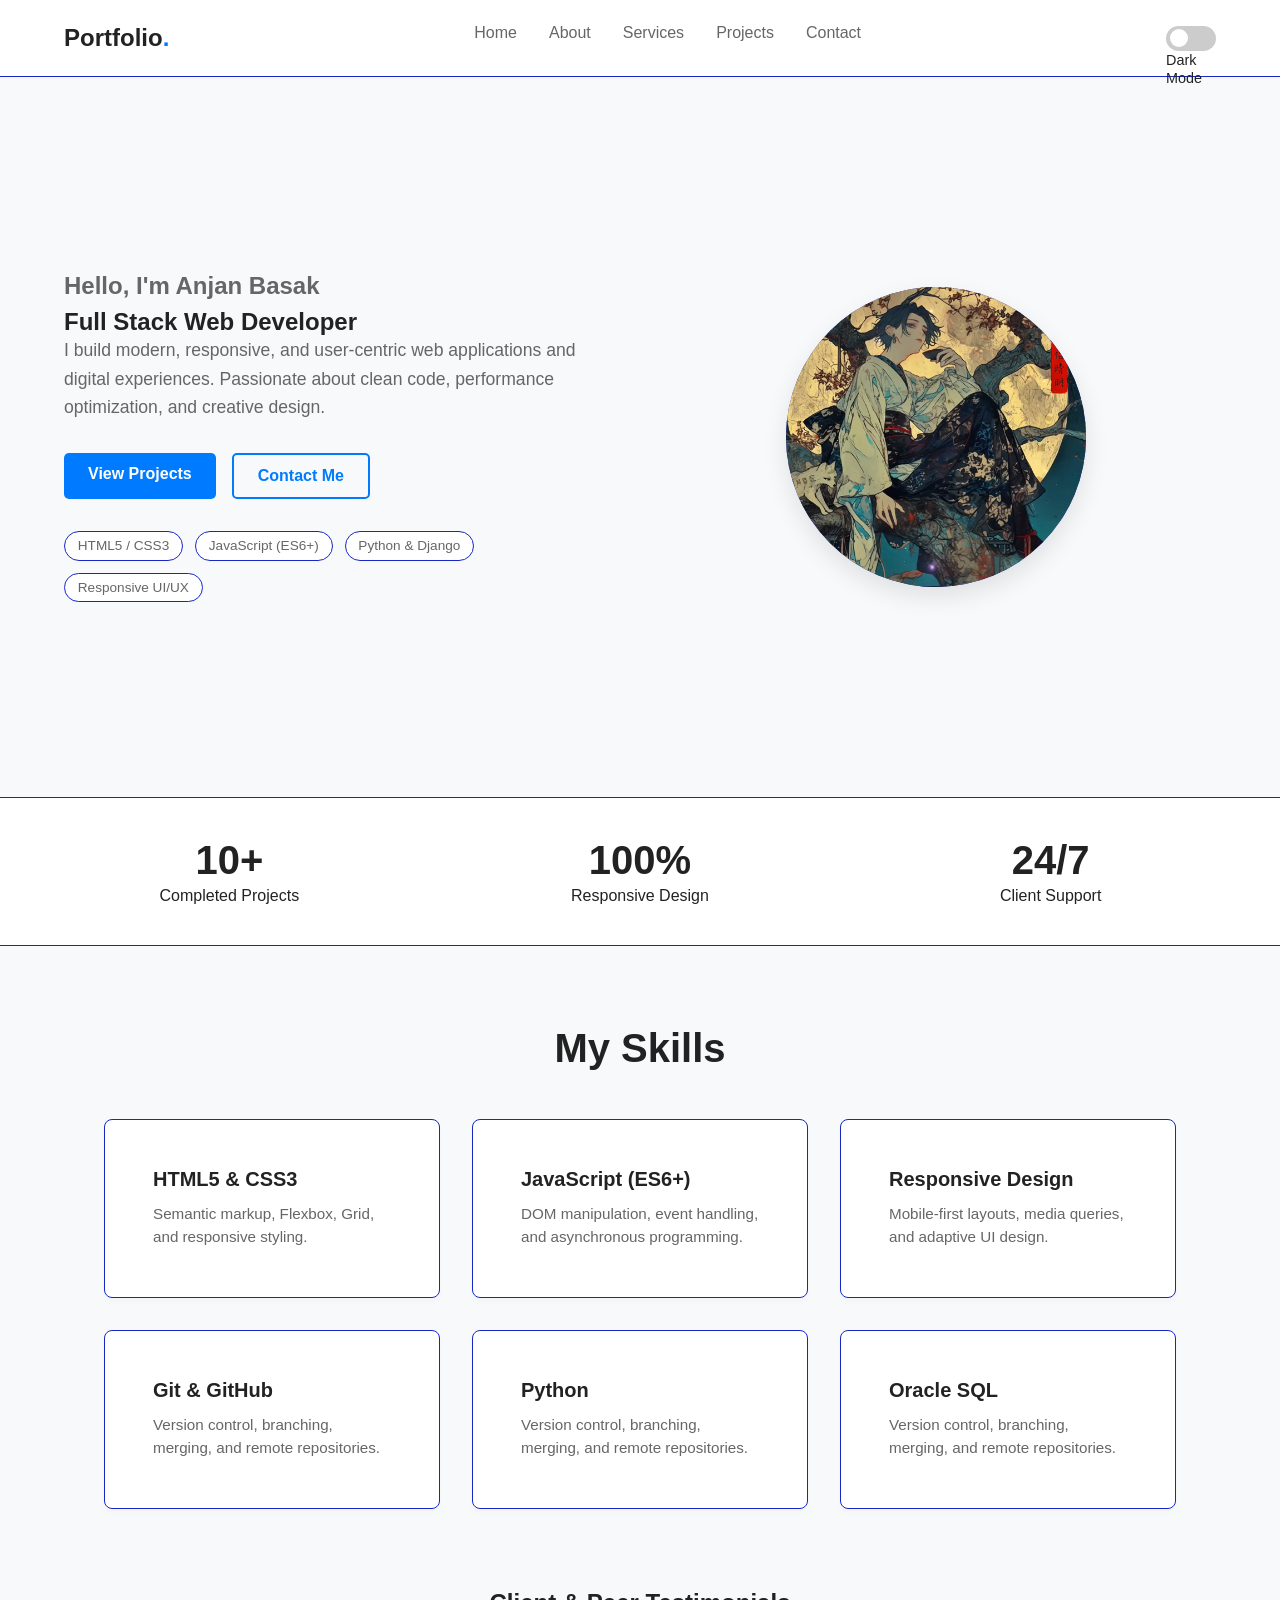
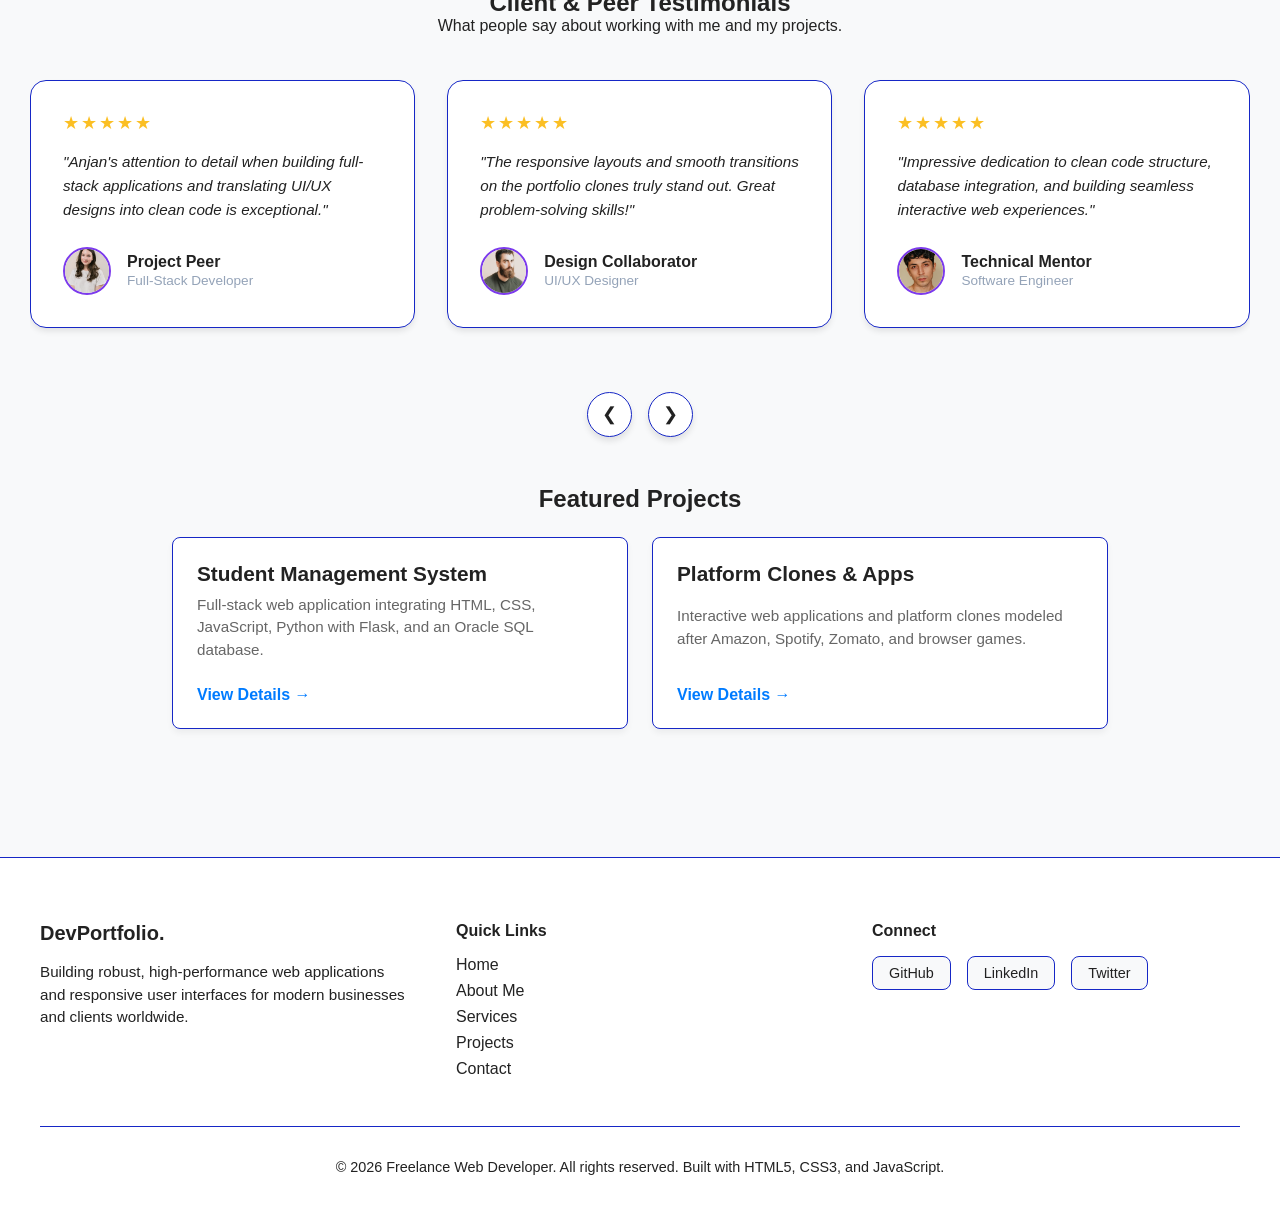
==== commit 9b59c99d: "doctype issue fixed" ====
--- a/index.html
+++ b/index.html
@@ -1,4 +1,4 @@
-<!doctype html>
+<!DOCTYPE html>
 <html lang="en">
   <head>
     <meta charset="UTF-8" />
@@ -387,7 +387,7 @@
       </div>
     </footer>
     <script src="assets/js/script.js"></script>
-    <script src="/assets/js/validation.js"></script>
+    <script src="assets/js/validation.js"></script>
     <script src="assets/js/navigation.js"></script>
   </body>
 </html>
--- a/assets/css/style.css
+++ b/assets/css/style.css
@@ -144,12 +144,55 @@
 }
 
 /* Hamburger Menu */
-.hamburger {
+/* Ensure the button is visible and correctly sized */
+#hamburger.hamburger {
   display: none;
-  flex-direction: column;
-  gap: 5px;
+  position: relative;
+  width: 32px;
+  height: 32px;
+  background: transparent;
+  border: none;
   cursor: pointer;
-}
+  padding: 0;
+  margin-left: 15px;
+  justify-content: center;
+  align-items: center;
+  outline: none;
+  z-index: 1000;
+}
+
+/* Style the icons inside the button */
+#hamburger.hamburger img {
+  position: absolute;
+  width: 28px;
+  height: 28px;
+  transition: opacity 0.3s ease, transform 0.4s ease;
+  pointer-events: none;
+}
+
+/* Initial state: Menu visible, Close hidden */
+#hamburger.hamburger .icon-menu {
+  opacity: 1;
+  transform: scale(1) rotate(0deg);
+}
+
+#hamburger.hamburger .icon-close {
+  opacity: 0;
+  transform: scale(0.5) rotate(-90deg);
+}
+
+/* Active state (when menu is open): Menu hidden, Close visible */
+#hamburger.hamburger.active .icon-menu {
+  opacity: 0;
+  transform: scale(0.5) rotate(90deg);
+}
+
+#hamburger.hamburger.active .icon-close {
+  opacity: 1;
+  transform: scale(1) rotate(0deg);
+}
+
+
 
 .icon-menu {
   padding: 0.1rem;
@@ -166,7 +209,7 @@
   position: relative;
   display: inline-block;
   width: 50px;
-  height: 26px;
+  height: 25px;
 }
 
 .theme-switch input {
--- a/assets/css/responsive.css
+++ b/assets/css/responsive.css
@@ -86,15 +86,23 @@
 /* --------------------------------------------------------------------------
    Tablet / Standard Mobile Breakpoint (<= 768px)
    -------------------------------------------------------------------------- */
-@media (max-width: 768px) {
+@media (max-width:1024px){
+   #hamburger.hamburger {
+    display: inline-block;
+
+  }
+}
+ 
+   @media (max-width: 768px) {
   /* Navigation */
   .navbar {
     position: relative;
     background-color: var(--nav-bg);
   }
 
-  .hamburger {
-    display: flex;
+ 
+  .icon-menu{
+      width: 25px; 
   }
 
   .nav-links {
@@ -135,7 +143,7 @@
   /* Theme Container */
   .theme-container {
     margin-left: auto;
-    margin-right: 15px;
+    margin-right: 13px;
   }
 
   /* Hero Section */
@@ -231,4 +239,4 @@
   .testimonial-card {
     flex: 0 0 calc(33.333% - 1.34rem) !important;
   }
-}+}
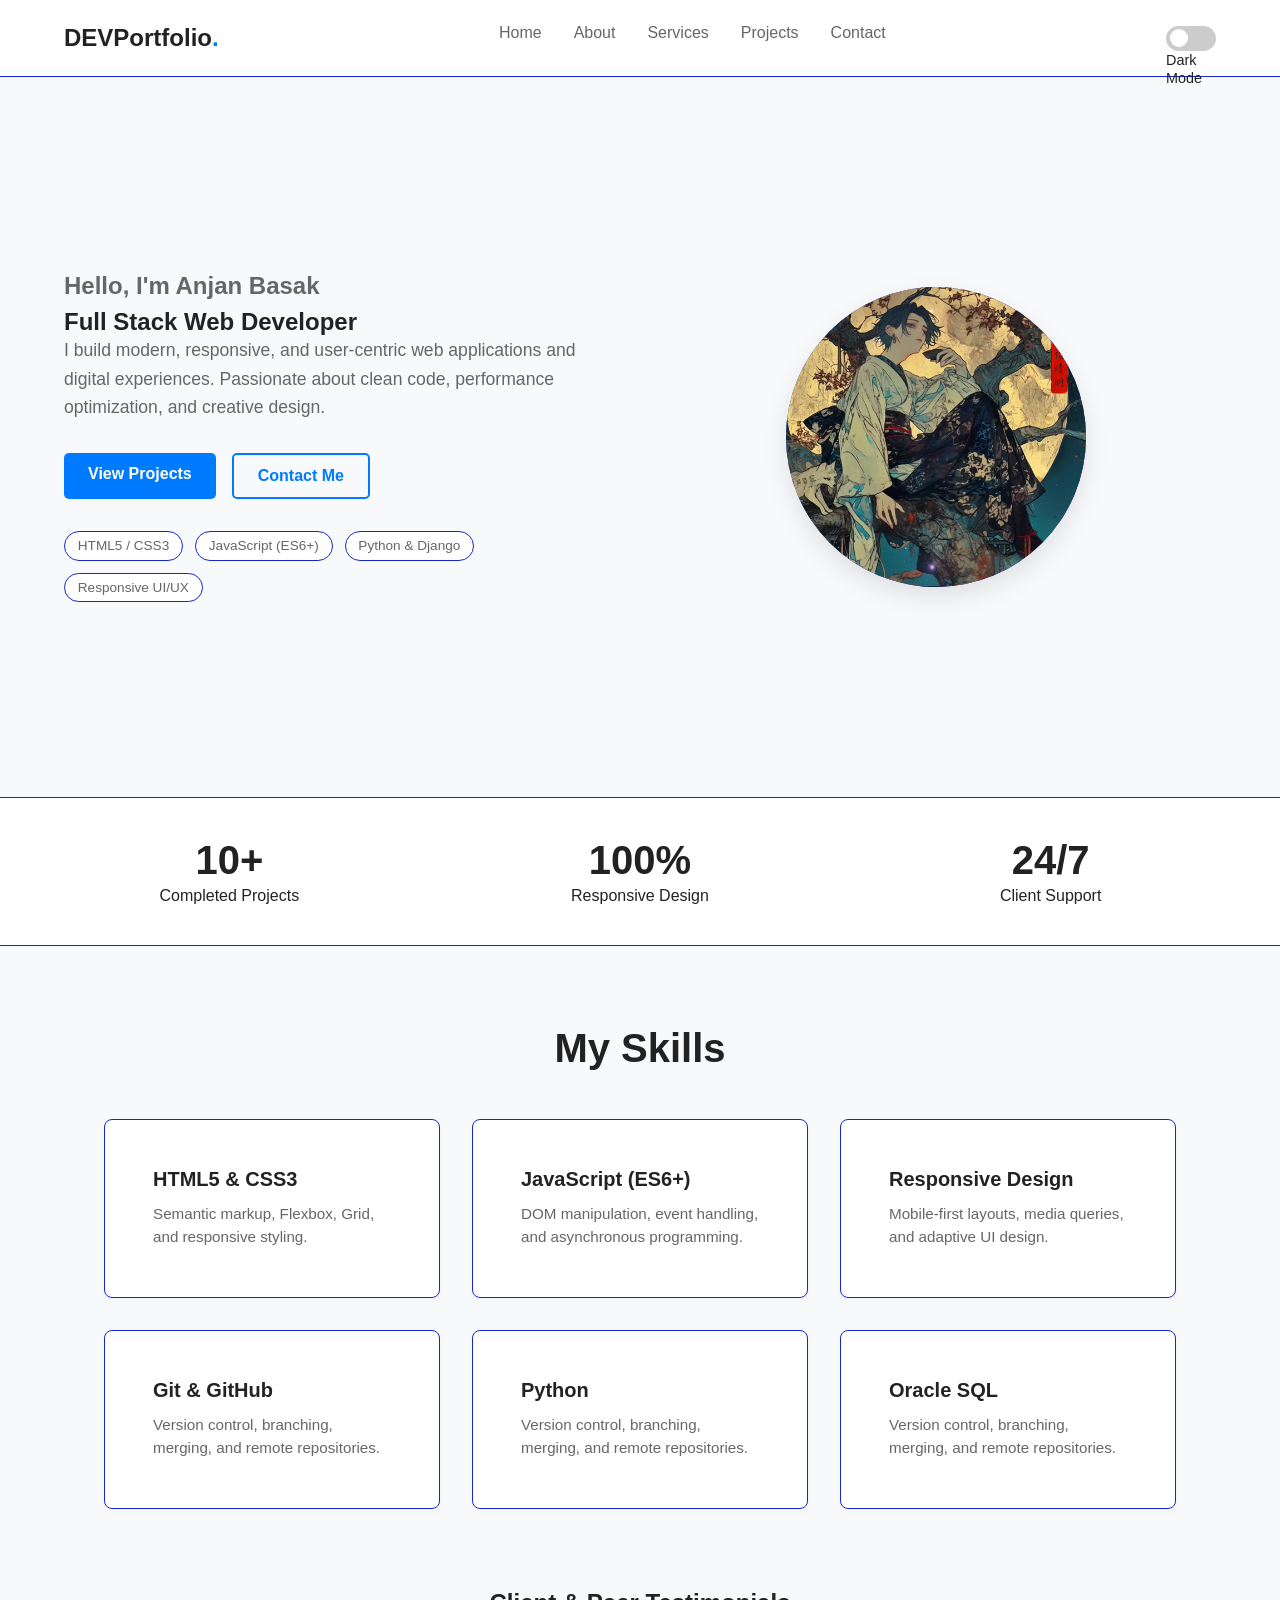
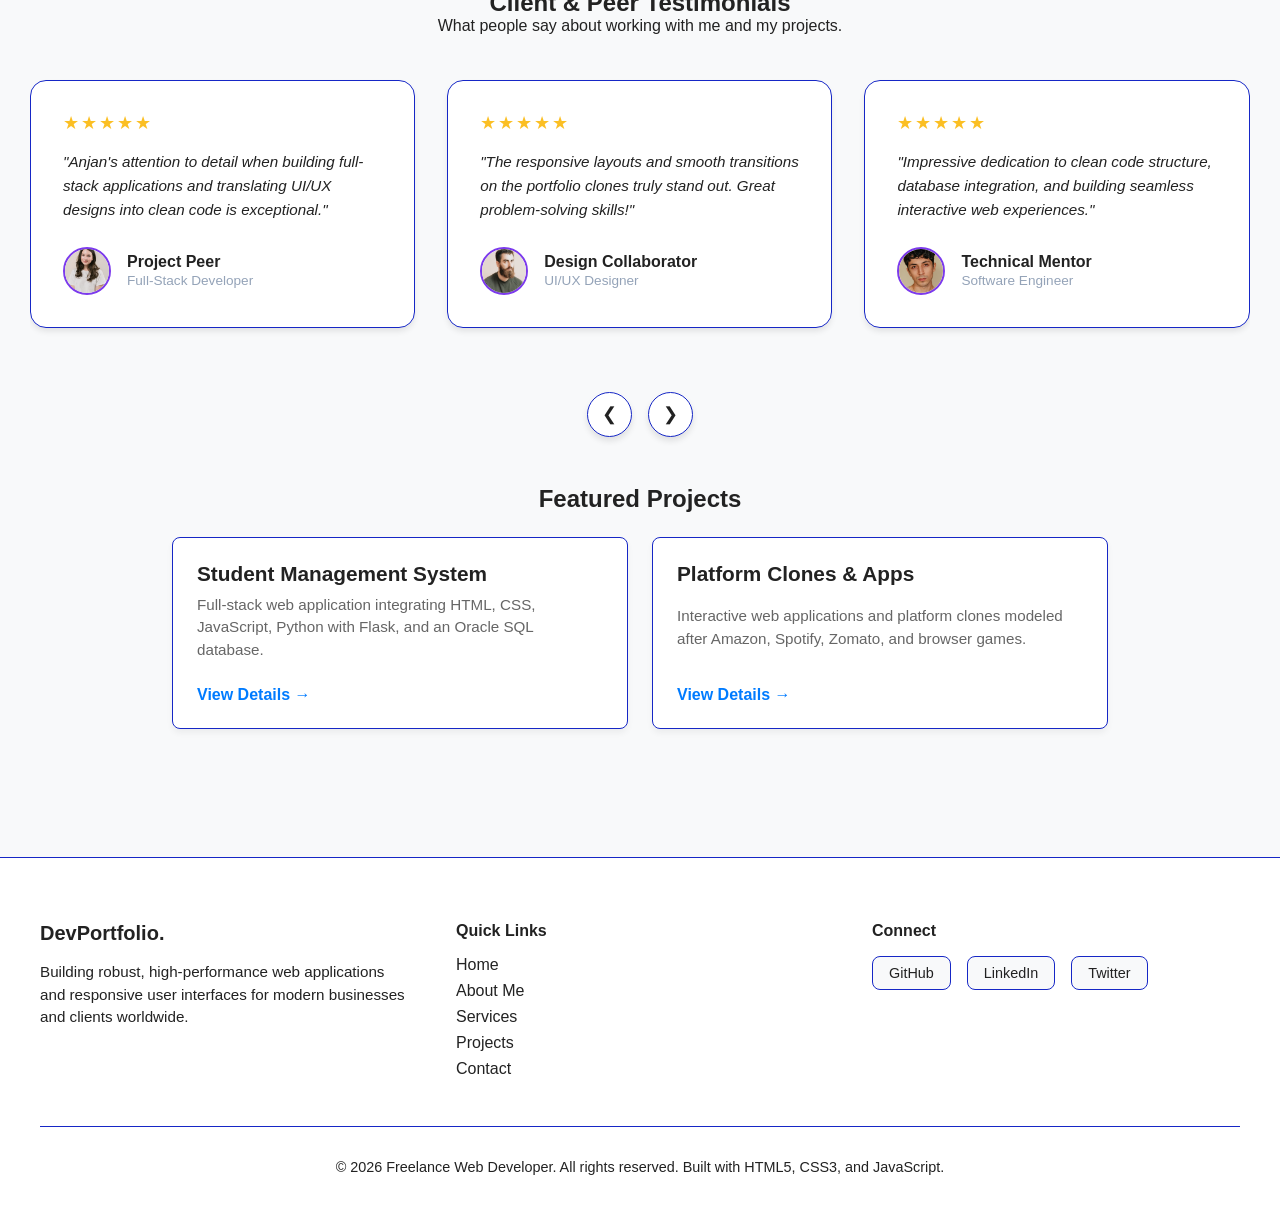
==== commit d31c4e35: "favicon added" ====
--- a/index.html
+++ b/index.html
@@ -3,16 +3,17 @@
   <head>
     <meta charset="UTF-8" />
     <meta name="viewport" content="width=device-width, initial-scale=1.0" />
-    <title>Portfolio Website</title>
+    <title>Portfolio</title>
     <link rel="stylesheet" href="assets/css/style.css" />
     <link rel="stylesheet" href="assets/css/responsive.css" />
     <link rel="stylesheet" href="assets/css/animation.css" />
+<link rel="icon" type="image/png" href="assets/icons/yinYang.gif">
   </head>
   <body>
     <header>
       <nav class="navbar">
         <div class="logo">
-          <a href="index.html">Portfolio<span>.</span></a>
+          <a href="index.html">DEVPortfolio<span>.</span></a>
         </div>
         <ul class="nav-links" id="navLinks">
           <li><a href="index.html" class="active">Home</a></li>
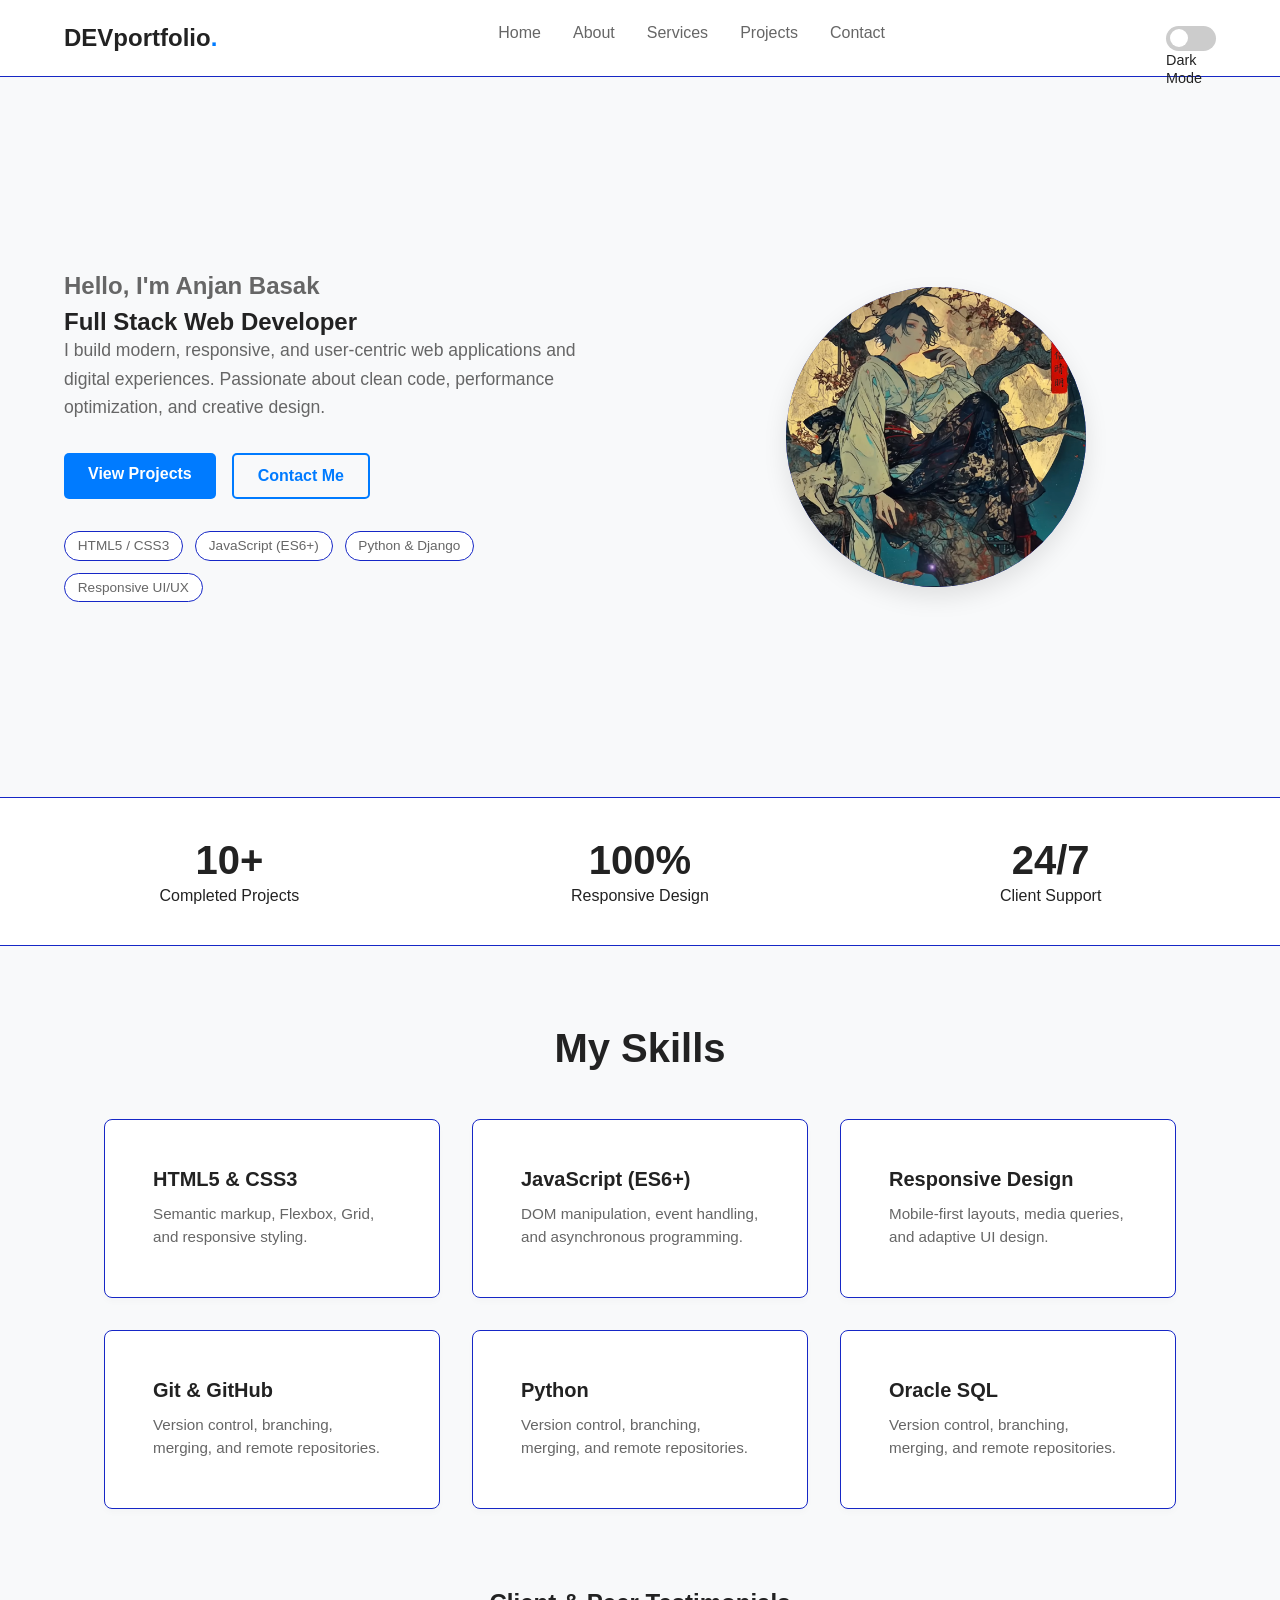
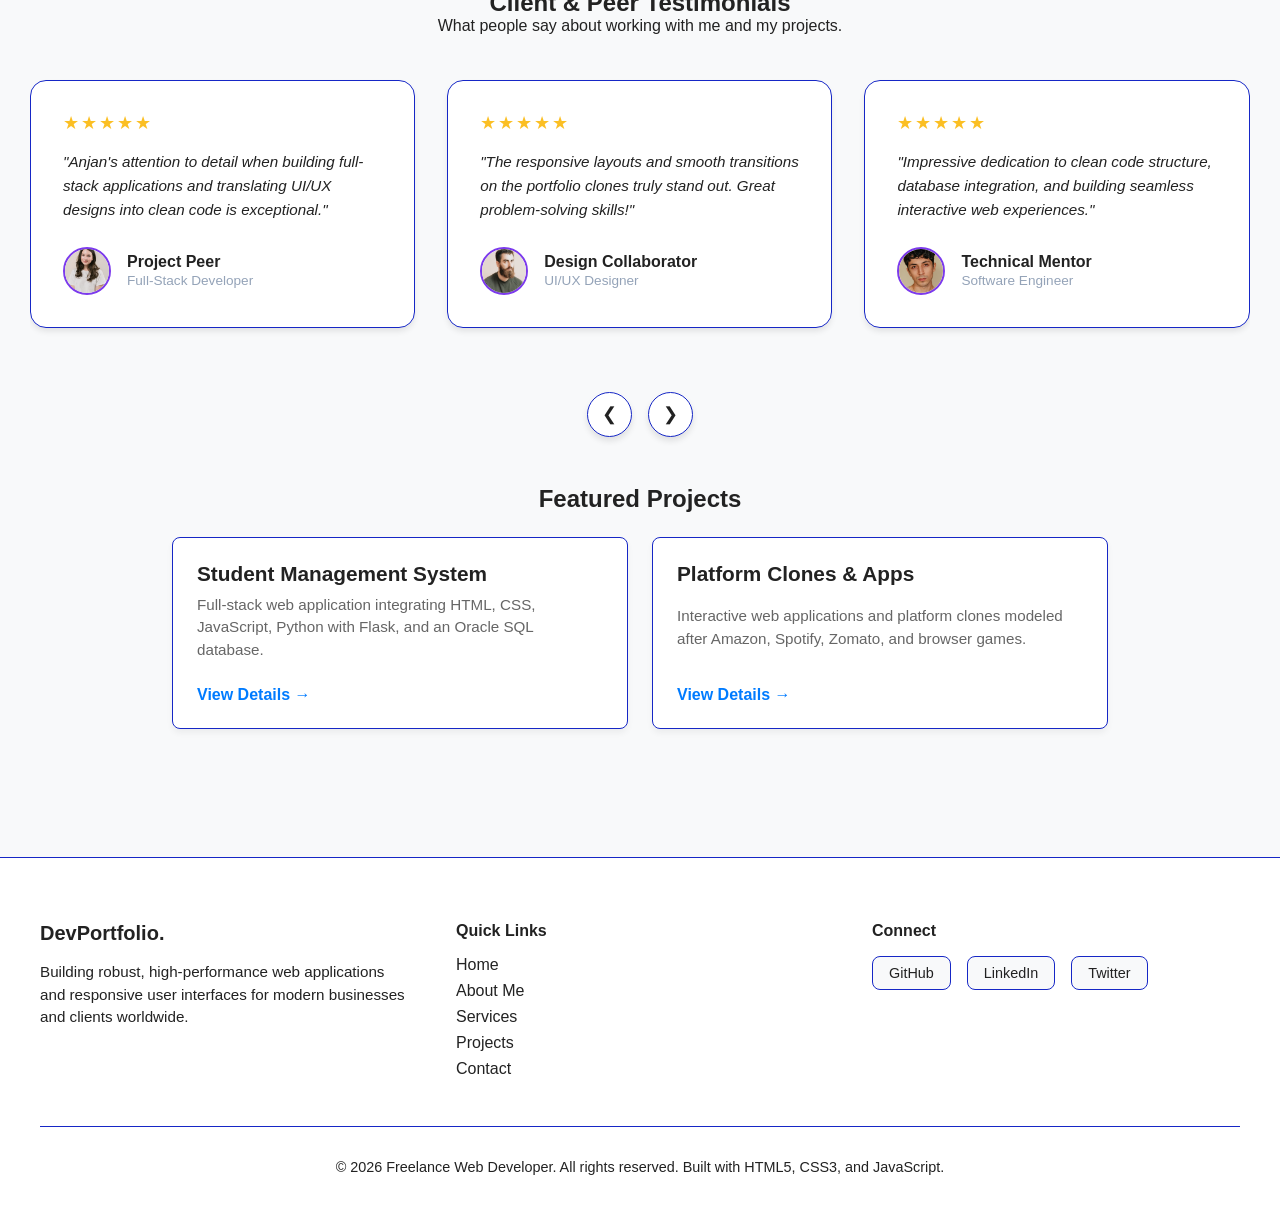
==== commit c2d6d904: "modified" ====
--- a/index.html
+++ b/index.html
@@ -13,7 +13,7 @@
     <header>
       <nav class="navbar">
         <div class="logo">
-          <a href="index.html">DEVPortfolio<span>.</span></a>
+          <a href="index.html">DEVportfolio<span>.</span></a>
         </div>
         <ul class="nav-links" id="navLinks">
           <li><a href="index.html" class="active">Home</a></li>
